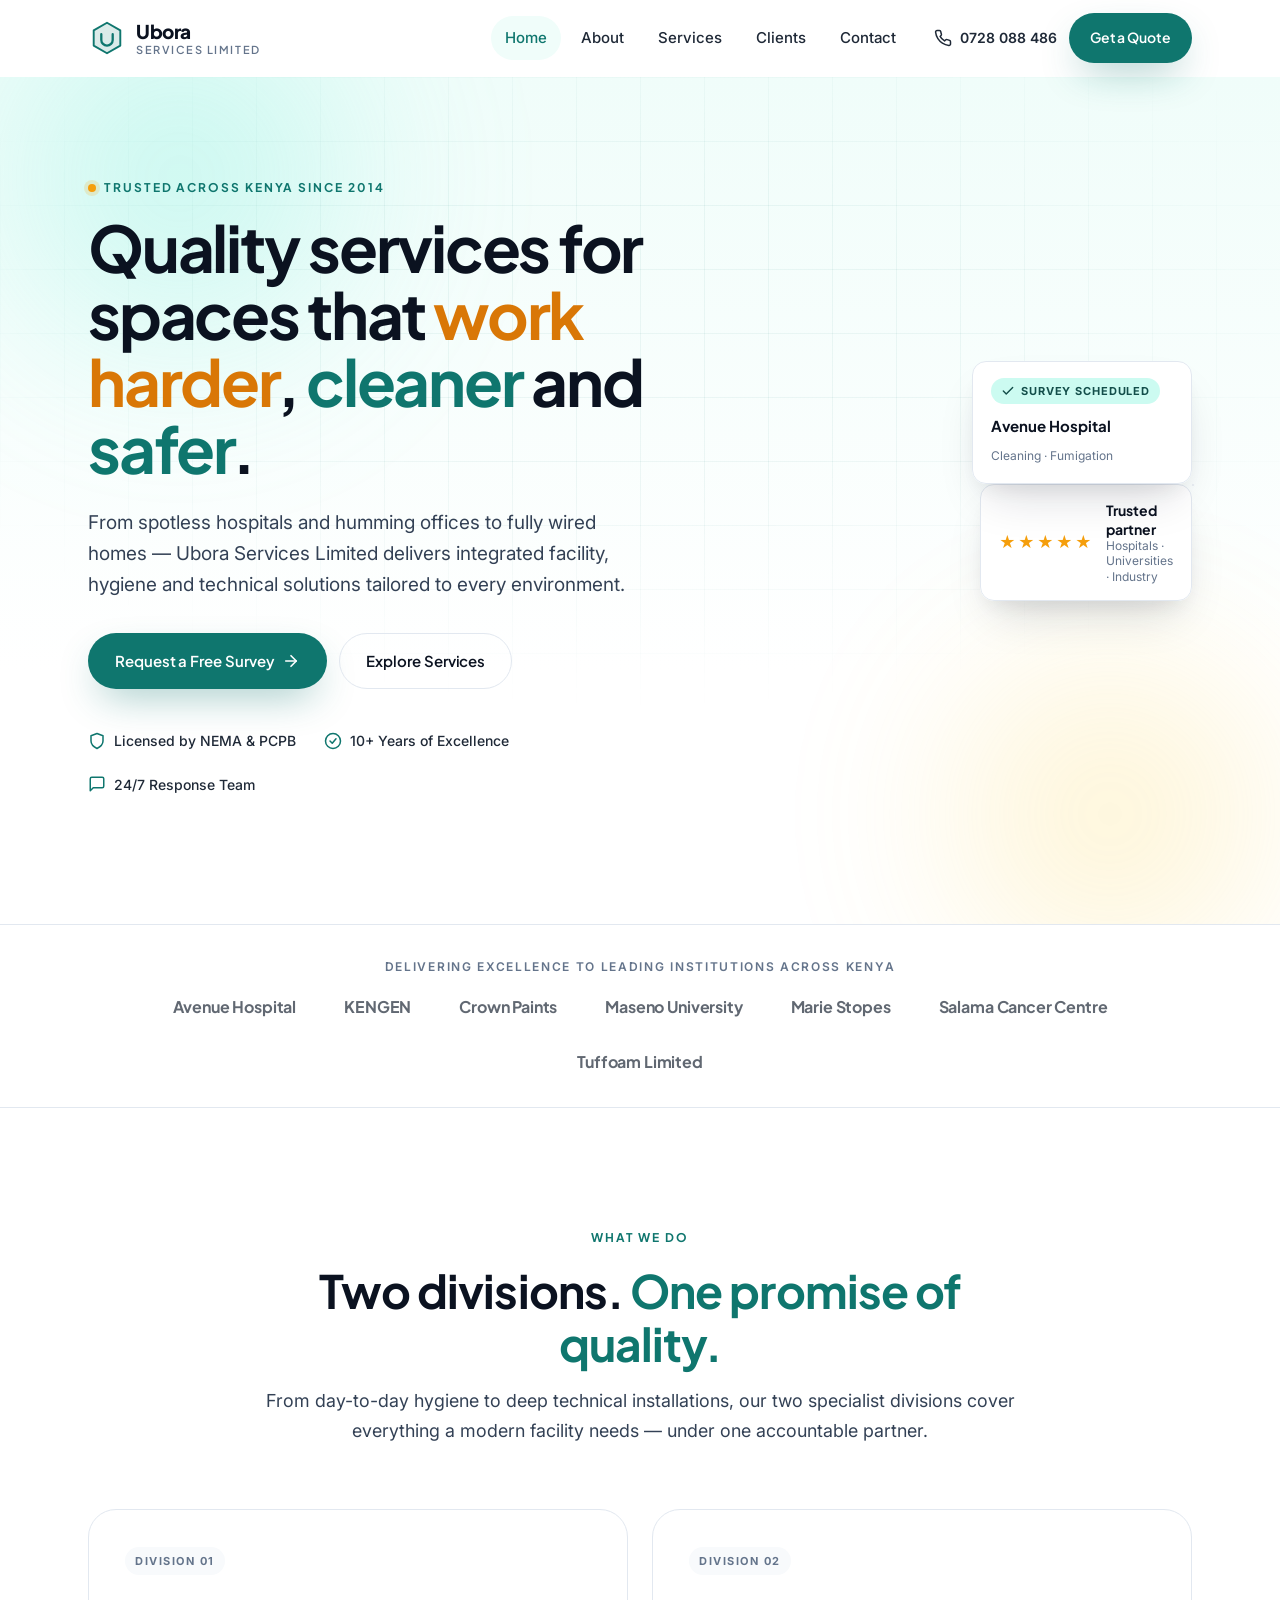
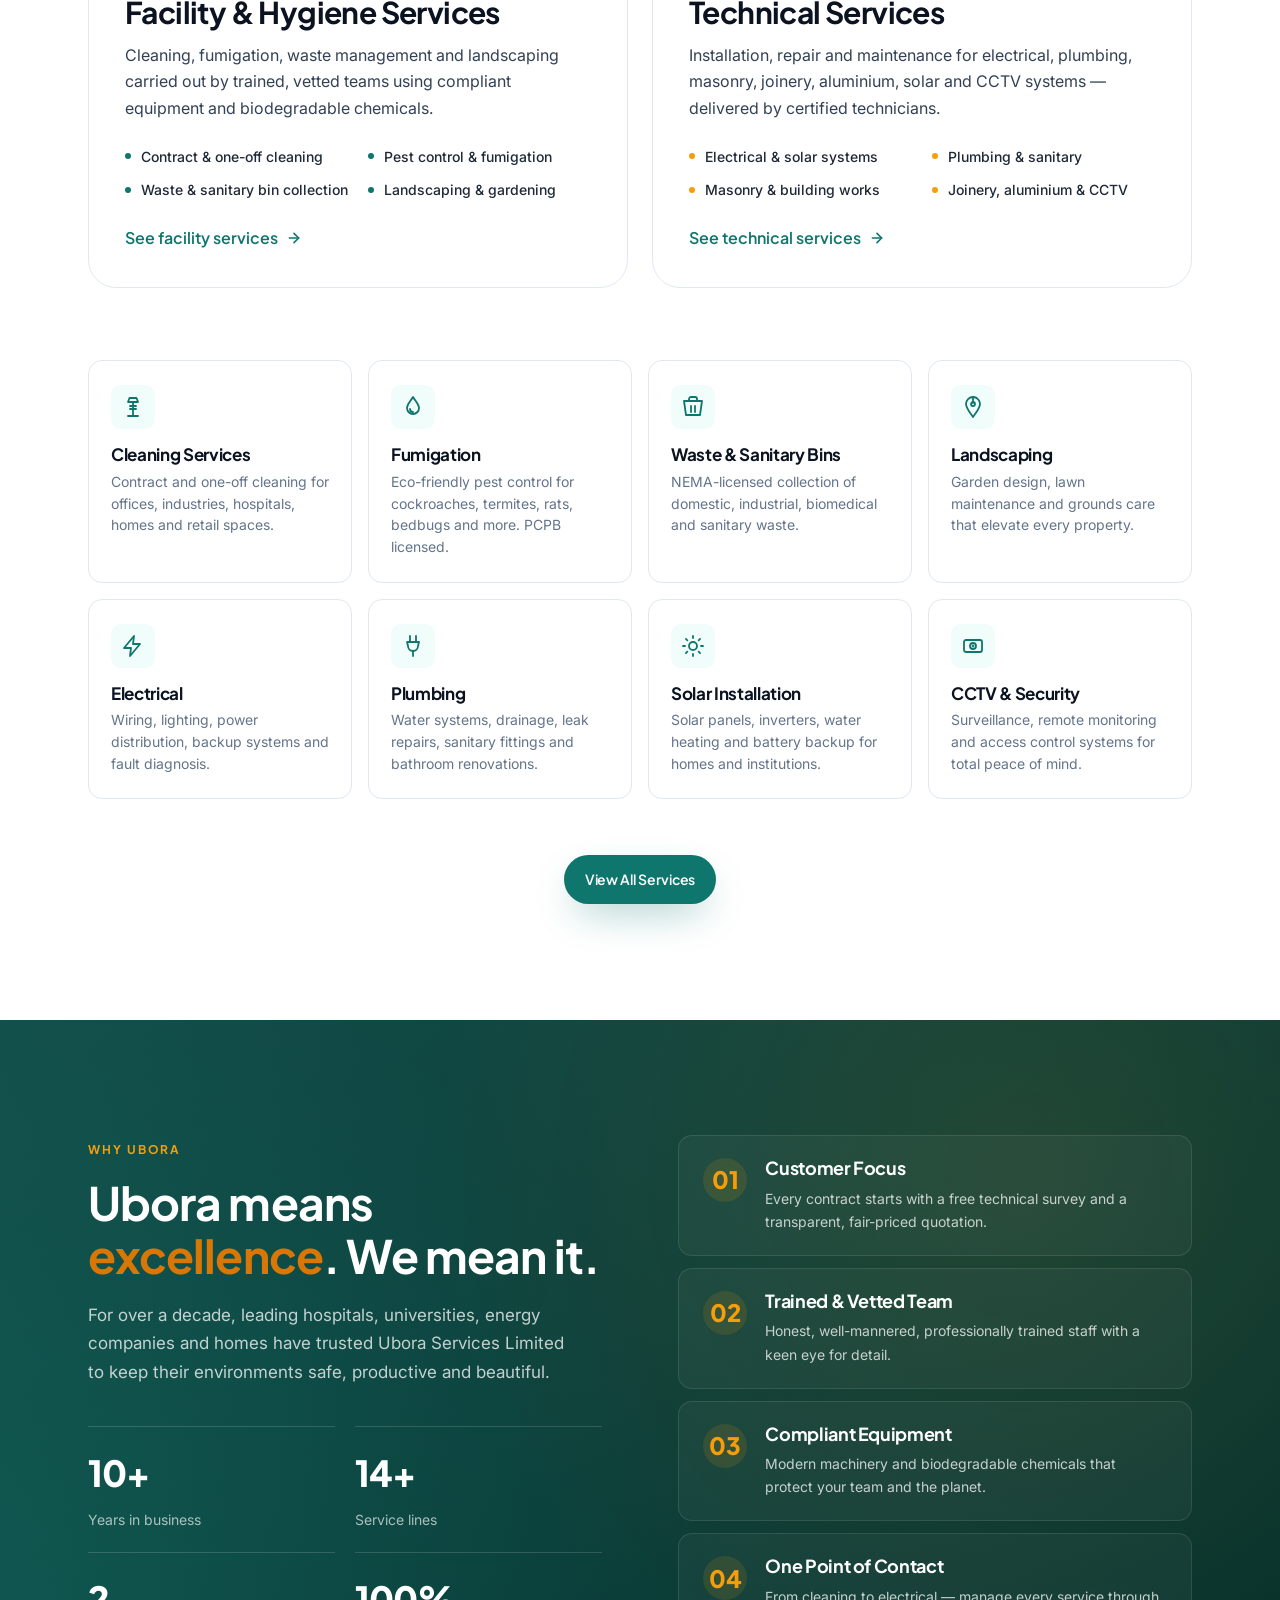
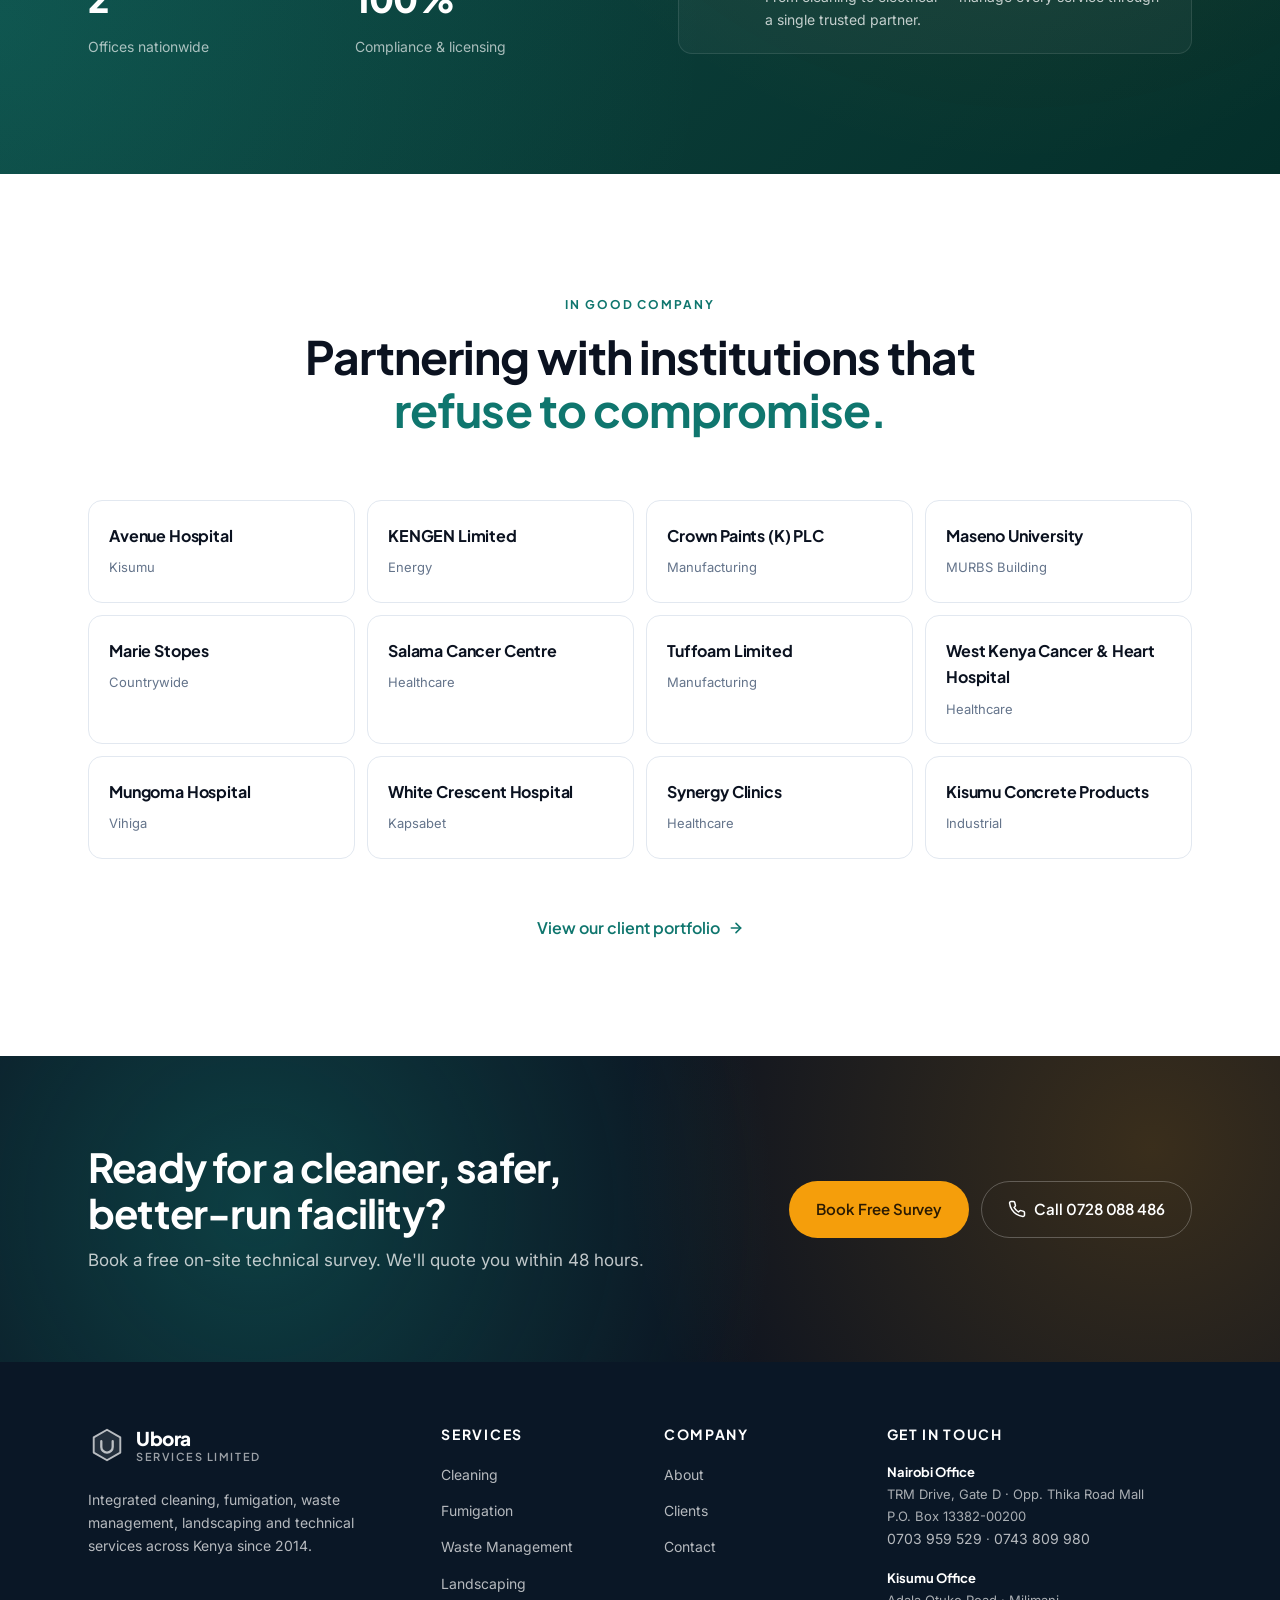
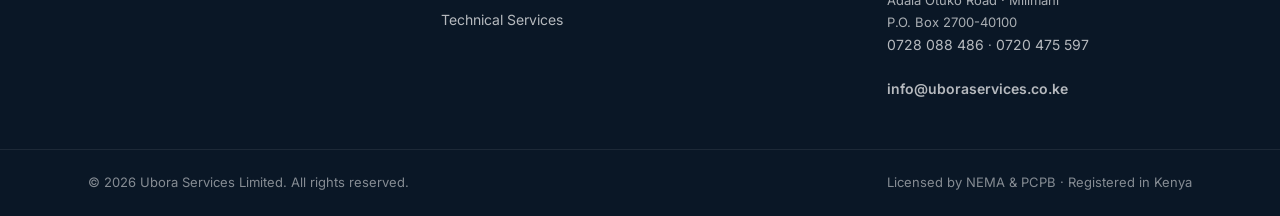
==== index.html @ 69bc7821 "Build marketing website for Ubora Services Limited Multi-page static site (home, about, services, cl" ====
<!DOCTYPE html>
<html lang="en">
<head>
    <meta charset="UTF-8">
    <meta name="viewport" content="width=device-width, initial-scale=1.0">
    <title>Ubora Services Limited — Quality Cleaning, Fumigation & Technical Services in Kenya</title>
    <meta name="description" content="Ubora Services Limited delivers integrated cleaning, fumigation, waste management, landscaping and technical services across Kenya since 2014. Trusted by hospitals, universities and leading institutions.">
    <meta name="theme-color" content="#0F766E">

    <link rel="preconnect" href="https://fonts.googleapis.com">
    <link rel="preconnect" href="https://fonts.gstatic.com" crossorigin>
    <link href="https://fonts.googleapis.com/css2?family=Inter:wght@400;500;600;700&family=Plus+Jakarta+Sans:wght@500;600;700;800&display=swap" rel="stylesheet">

    <link rel="stylesheet" href="css/styles.css">
    <link rel="icon" type="image/svg+xml" href="images/favicon.svg">
</head>
<body>
    <a href="#main" class="skip-link">Skip to content</a>

    <header class="site-header" id="siteHeader">
        <div class="container header-inner">
            <a href="index.html" class="brand" aria-label="Ubora Services Limited home">
                <span class="brand-mark" aria-hidden="true">
                    <svg viewBox="0 0 40 40" fill="none" xmlns="http://www.w3.org/2000/svg">
                        <path d="M20 4 L34 12 L34 28 L20 36 L6 28 L6 12 Z" fill="currentColor" opacity="0.15"/>
                        <path d="M20 4 L34 12 L34 28 L20 36 L6 28 L6 12 Z" stroke="currentColor" stroke-width="2" stroke-linejoin="round"/>
                        <path d="M14 16 V22 C14 25.3 16.7 28 20 28 C23.3 28 26 25.3 26 22 V16" stroke="currentColor" stroke-width="2.4" stroke-linecap="round" fill="none"/>
                    </svg>
                </span>
                <span class="brand-text">
                    <strong>Ubora</strong>
                    <em>Services Limited</em>
                </span>
            </a>

            <nav class="site-nav" id="siteNav" aria-label="Primary">
                <a href="index.html" class="active">Home</a>
                <a href="about.html">About</a>
                <a href="services.html">Services</a>
                <a href="clients.html">Clients</a>
                <a href="contact.html">Contact</a>
            </nav>

            <div class="header-actions">
                <a href="tel:+254728088486" class="header-phone" aria-label="Call Ubora Services">
                    <svg width="18" height="18" viewBox="0 0 24 24" fill="none" stroke="currentColor" stroke-width="2" stroke-linecap="round" stroke-linejoin="round" aria-hidden="true"><path d="M22 16.92v3a2 2 0 0 1-2.18 2 19.79 19.79 0 0 1-8.63-3.07 19.5 19.5 0 0 1-6-6 19.79 19.79 0 0 1-3.07-8.67A2 2 0 0 1 4.11 2h3a2 2 0 0 1 2 1.72c.13.96.36 1.9.7 2.81a2 2 0 0 1-.45 2.11L8.09 9.91a16 16 0 0 0 6 6l1.27-1.27a2 2 0 0 1 2.11-.45c.91.34 1.85.57 2.81.7A2 2 0 0 1 22 16.92z"/></svg>
                    <span>0728 088 486</span>
                </a>
                <a href="contact.html" class="btn btn-primary">Get a Quote</a>
                <button class="menu-toggle" id="menuToggle" aria-controls="siteNav" aria-expanded="false" aria-label="Open menu">
                    <span></span><span></span><span></span>
                </button>
            </div>
        </div>
    </header>

    <main id="main">
        <!-- HERO -->
        <section class="hero">
            <div class="hero-bg" aria-hidden="true">
                <div class="hero-blob blob-1"></div>
                <div class="hero-blob blob-2"></div>
                <div class="hero-grid"></div>
            </div>

            <div class="container hero-inner">
                <div class="hero-copy">
                    <span class="eyebrow"><span class="dot"></span> Trusted across Kenya since 2014</span>
                    <h1>
                        Quality services for spaces that <span class="text-accent">work harder</span>, <span class="text-primary">cleaner</span> and <span class="text-primary">safer</span>.
                    </h1>
                    <p class="lede">
                        From spotless hospitals and humming offices to fully wired homes — Ubora Services Limited delivers integrated facility, hygiene and technical solutions tailored to every environment.
                    </p>
                    <div class="hero-cta">
                        <a href="contact.html" class="btn btn-primary btn-lg">
                            Request a Free Survey
                            <svg width="18" height="18" viewBox="0 0 24 24" fill="none" stroke="currentColor" stroke-width="2.2" stroke-linecap="round" stroke-linejoin="round" aria-hidden="true"><line x1="5" y1="12" x2="19" y2="12"/><polyline points="12 5 19 12 12 19"/></svg>
                        </a>
                        <a href="services.html" class="btn btn-ghost btn-lg">Explore Services</a>
                    </div>

                    <ul class="hero-badges">
                        <li>
                            <svg viewBox="0 0 24 24" fill="none" stroke="currentColor" stroke-width="2" stroke-linecap="round" stroke-linejoin="round" aria-hidden="true"><path d="M12 22s8-4 8-10V5l-8-3-8 3v7c0 6 8 10 8 10z"/></svg>
                            Licensed by NEMA &amp; PCPB
                        </li>
                        <li>
                            <svg viewBox="0 0 24 24" fill="none" stroke="currentColor" stroke-width="2" stroke-linecap="round" stroke-linejoin="round" aria-hidden="true"><circle cx="12" cy="12" r="10"/><polyline points="8 12 11 15 16 9"/></svg>
                            10+ Years of Excellence
                        </li>
                        <li>
                            <svg viewBox="0 0 24 24" fill="none" stroke="currentColor" stroke-width="2" stroke-linecap="round" stroke-linejoin="round" aria-hidden="true"><path d="M21 15a2 2 0 0 1-2 2H7l-4 4V5a2 2 0 0 1 2-2h14a2 2 0 0 1 2 2z"/></svg>
                            24/7 Response Team
                        </li>
                    </ul>
                </div>

                <div class="hero-visual" aria-hidden="true">
                    <div class="hero-card hero-card--main">
                        <div class="hero-card-img">
                            <svg viewBox="0 0 200 200" xmlns="http://www.w3.org/2000/svg">
                                <defs>
                                    <linearGradient id="g1" x1="0" y1="0" x2="1" y2="1">
                                        <stop offset="0%" stop-color="#0F766E"/>
                                        <stop offset="100%" stop-color="#134E4A"/>
                                    </linearGradient>
                                </defs>
                                <rect width="200" height="200" fill="url(#g1)"/>
                                <g stroke="#fff" stroke-width="1.2" opacity="0.18">
                                    <path d="M30 50 H170"/><path d="M30 90 H170"/><path d="M30 130 H170"/><path d="M30 170 H170"/>
                                    <path d="M50 30 V170"/><path d="M90 30 V170"/><path d="M130 30 V170"/><path d="M170 30 V170"/>
                                </g>
                                <circle cx="140" cy="70" r="38" fill="#F59E0B" opacity="0.95"/>
                                <path d="M40 160 C70 130 100 150 130 120 S180 100 200 90" stroke="#fff" stroke-width="3" fill="none" opacity="0.7"/>
                            </svg>
                        </div>
                        <div class="hero-card-info">
                            <div class="hero-card-label">Active Contracts</div>
                            <div class="hero-card-value">120+</div>
                        </div>
                    </div>
                    <div class="hero-card hero-card--float hero-card--rating">
                        <div class="rating-stars" aria-hidden="true">★★★★★</div>
                        <div class="rating-text">
                            <strong>Trusted partner</strong>
                            <span>Hospitals · Universities · Industry</span>
                        </div>
                    </div>
                    <div class="hero-card hero-card--float hero-card--service">
                        <span class="service-pill">
                            <svg width="14" height="14" viewBox="0 0 24 24" fill="none" stroke="currentColor" stroke-width="2.4" stroke-linecap="round" stroke-linejoin="round" aria-hidden="true"><polyline points="20 6 9 17 4 12"/></svg>
                            Survey scheduled
                        </span>
                        <strong>Avenue Hospital</strong>
                        <span class="meta">Cleaning · Fumigation</span>
                    </div>
                </div>
            </div>
        </section>

        <!-- TRUST BAR -->
        <section class="trust-bar">
            <div class="container">
                <p class="trust-bar-label">Delivering excellence to leading institutions across Kenya</p>
                <ul class="trust-logos">
                    <li>Avenue Hospital</li>
                    <li>KENGEN</li>
                    <li>Crown Paints</li>
                    <li>Maseno University</li>
                    <li>Marie Stopes</li>
                    <li>Salama Cancer Centre</li>
                    <li>Tuffoam Limited</li>
                </ul>
            </div>
        </section>

        <!-- SERVICES OVERVIEW -->
        <section class="section" id="services">
            <div class="container">
                <header class="section-head">
                    <span class="eyebrow">What we do</span>
                    <h2>Two divisions. <span class="text-primary">One promise of quality.</span></h2>
                    <p>From day-to-day hygiene to deep technical installations, our two specialist divisions cover everything a modern facility needs — under one accountable partner.</p>
                </header>

                <div class="division-grid">
                    <article class="division-card">
                        <div class="division-tag">Division 01</div>
                        <h3>Facility &amp; Hygiene Services</h3>
                        <p>Cleaning, fumigation, waste management and landscaping carried out by trained, vetted teams using compliant equipment and biodegradable chemicals.</p>
                        <ul class="division-list">
                            <li><span class="bullet"></span> Contract &amp; one-off cleaning</li>
                            <li><span class="bullet"></span> Pest control &amp; fumigation</li>
                            <li><span class="bullet"></span> Waste &amp; sanitary bin collection</li>
                            <li><span class="bullet"></span> Landscaping &amp; gardening</li>
                        </ul>
                        <a href="services.html#facility" class="link-arrow">See facility services <svg width="16" height="16" viewBox="0 0 24 24" fill="none" stroke="currentColor" stroke-width="2.4" stroke-linecap="round" stroke-linejoin="round" aria-hidden="true"><line x1="5" y1="12" x2="19" y2="12"/><polyline points="12 5 19 12 12 19"/></svg></a>
                    </article>

                    <article class="division-card division-card--accent">
                        <div class="division-tag">Division 02</div>
                        <h3>Technical Services</h3>
                        <p>Installation, repair and maintenance for electrical, plumbing, masonry, joinery, aluminium, solar and CCTV systems — delivered by certified technicians.</p>
                        <ul class="division-list">
                            <li><span class="bullet"></span> Electrical &amp; solar systems</li>
                            <li><span class="bullet"></span> Plumbing &amp; sanitary</li>
                            <li><span class="bullet"></span> Masonry &amp; building works</li>
                            <li><span class="bullet"></span> Joinery, aluminium &amp; CCTV</li>
                        </ul>
                        <a href="services.html#technical" class="link-arrow">See technical services <svg width="16" height="16" viewBox="0 0 24 24" fill="none" stroke="currentColor" stroke-width="2.4" stroke-linecap="round" stroke-linejoin="round" aria-hidden="true"><line x1="5" y1="12" x2="19" y2="12"/><polyline points="12 5 19 12 12 19"/></svg></a>
                    </article>
                </div>

                <div class="service-grid">
                    <article class="service-card">
                        <div class="service-icon"><svg viewBox="0 0 24 24" fill="none" stroke="currentColor" stroke-width="1.8" stroke-linecap="round" stroke-linejoin="round"><path d="M7 21h10"/><path d="M12 21V7"/><path d="M7 7h10l-1.5-4h-7L7 7z"/><path d="M9 11h6"/><path d="M9 14h6"/></svg></div>
                        <h4>Cleaning Services</h4>
                        <p>Contract and one-off cleaning for offices, industries, hospitals, homes and retail spaces.</p>
                    </article>
                    <article class="service-card">
                        <div class="service-icon"><svg viewBox="0 0 24 24" fill="none" stroke="currentColor" stroke-width="1.8" stroke-linecap="round" stroke-linejoin="round"><path d="M12 2c-3 5-6 7-6 11a6 6 0 0 0 12 0c0-4-3-6-6-11z"/><path d="M9 14a3 3 0 0 0 3 3"/></svg></div>
                        <h4>Fumigation</h4>
                        <p>Eco-friendly pest control for cockroaches, termites, rats, bedbugs and more. PCPB licensed.</p>
                    </article>
                    <article class="service-card">
                        <div class="service-icon"><svg viewBox="0 0 24 24" fill="none" stroke="currentColor" stroke-width="1.8" stroke-linecap="round" stroke-linejoin="round"><path d="M3 6h18l-2 14H5L3 6z"/><path d="M8 6V4a2 2 0 0 1 2-2h4a2 2 0 0 1 2 2v2"/><path d="M10 11v6"/><path d="M14 11v6"/></svg></div>
                        <h4>Waste &amp; Sanitary Bins</h4>
                        <p>NEMA-licensed collection of domestic, industrial, biomedical and sanitary waste.</p>
                    </article>
                    <article class="service-card">
                        <div class="service-icon"><svg viewBox="0 0 24 24" fill="none" stroke="currentColor" stroke-width="1.8" stroke-linecap="round" stroke-linejoin="round"><path d="M12 2v6"/><path d="M12 22c-4-6-7-9-7-13a7 7 0 0 1 14 0c0 4-3 7-7 13z"/><circle cx="12" cy="9" r="2"/></svg></div>
                        <h4>Landscaping</h4>
                        <p>Garden design, lawn maintenance and grounds care that elevate every property.</p>
                    </article>
                    <article class="service-card">
                        <div class="service-icon"><svg viewBox="0 0 24 24" fill="none" stroke="currentColor" stroke-width="1.8" stroke-linecap="round" stroke-linejoin="round"><path d="M13 2L3 14h7l-1 8 10-12h-7l1-8z"/></svg></div>
                        <h4>Electrical</h4>
                        <p>Wiring, lighting, power distribution, backup systems and fault diagnosis.</p>
                    </article>
                    <article class="service-card">
                        <div class="service-icon"><svg viewBox="0 0 24 24" fill="none" stroke="currentColor" stroke-width="1.8" stroke-linecap="round" stroke-linejoin="round"><path d="M9 2v6"/><path d="M15 2v6"/><path d="M6 8h12l-1 4a5 5 0 0 1-10 0L6 8z"/><path d="M12 17v5"/></svg></div>
                        <h4>Plumbing</h4>
                        <p>Water systems, drainage, leak repairs, sanitary fittings and bathroom renovations.</p>
                    </article>
                    <article class="service-card">
                        <div class="service-icon"><svg viewBox="0 0 24 24" fill="none" stroke="currentColor" stroke-width="1.8" stroke-linecap="round" stroke-linejoin="round"><circle cx="12" cy="12" r="4"/><path d="M12 2v2"/><path d="M12 20v2"/><path d="M2 12h2"/><path d="M20 12h2"/><path d="M4.93 4.93l1.41 1.41"/><path d="M17.66 17.66l1.41 1.41"/><path d="M4.93 19.07l1.41-1.41"/><path d="M17.66 6.34l1.41-1.41"/></svg></div>
                        <h4>Solar Installation</h4>
                        <p>Solar panels, inverters, water heating and battery backup for homes and institutions.</p>
                    </article>
                    <article class="service-card">
                        <div class="service-icon"><svg viewBox="0 0 24 24" fill="none" stroke="currentColor" stroke-width="1.8" stroke-linecap="round" stroke-linejoin="round"><rect x="3" y="6" width="18" height="12" rx="2"/><circle cx="12" cy="12" r="3"/><circle cx="12" cy="12" r="0.5" fill="currentColor"/></svg></div>
                        <h4>CCTV &amp; Security</h4>
                        <p>Surveillance, remote monitoring and access control systems for total peace of mind.</p>
                    </article>
                </div>

                <div class="section-foot">
                    <a href="services.html" class="btn btn-primary">View All Services</a>
                </div>
            </div>
        </section>

        <!-- WHY US -->
        <section class="section section-dark" id="why">
            <div class="container">
                <div class="why-grid">
                    <div class="why-copy">
                        <span class="eyebrow eyebrow-light">Why Ubora</span>
                        <h2>Ubora means <span class="text-accent">excellence</span>. We mean it.</h2>
                        <p>For over a decade, leading hospitals, universities, energy companies and homes have trusted Ubora Services Limited to keep their environments safe, productive and beautiful.</p>
                        <div class="why-stats">
                            <div><strong>10+</strong><span>Years in business</span></div>
                            <div><strong>14+</strong><span>Service lines</span></div>
                            <div><strong>2</strong><span>Offices nationwide</span></div>
                            <div><strong>100%</strong><span>Compliance &amp; licensing</span></div>
                        </div>
                    </div>
                    <div class="why-list">
                        <article class="why-item">
                            <div class="why-num">01</div>
                            <h4>Customer Focus</h4>
                            <p>Every contract starts with a free technical survey and a transparent, fair-priced quotation.</p>
                        </article>
                        <article class="why-item">
                            <div class="why-num">02</div>
                            <h4>Trained &amp; Vetted Team</h4>
                            <p>Honest, well-mannered, professionally trained staff with a keen eye for detail.</p>
                        </article>
                        <article class="why-item">
                            <div class="why-num">03</div>
                            <h4>Compliant Equipment</h4>
                            <p>Modern machinery and biodegradable chemicals that protect your team and the planet.</p>
                        </article>
                        <article class="why-item">
                            <div class="why-num">04</div>
                            <h4>One Point of Contact</h4>
                            <p>From cleaning to electrical — manage every service through a single trusted partner.</p>
                        </article>
                    </div>
                </div>
            </div>
        </section>

        <!-- CLIENTS PREVIEW -->
        <section class="section">
            <div class="container">
                <header class="section-head">
                    <span class="eyebrow">In good company</span>
                    <h2>Partnering with institutions that <span class="text-primary">refuse to compromise.</span></h2>
                </header>
                <div class="clients-grid">
                    <div class="client-tile"><strong>Avenue Hospital</strong><span>Kisumu</span></div>
                    <div class="client-tile"><strong>KENGEN Limited</strong><span>Energy</span></div>
                    <div class="client-tile"><strong>Crown Paints (K) PLC</strong><span>Manufacturing</span></div>
                    <div class="client-tile"><strong>Maseno University</strong><span>MURBS Building</span></div>
                    <div class="client-tile"><strong>Marie Stopes</strong><span>Countrywide</span></div>
                    <div class="client-tile"><strong>Salama Cancer Centre</strong><span>Healthcare</span></div>
                    <div class="client-tile"><strong>Tuffoam Limited</strong><span>Manufacturing</span></div>
                    <div class="client-tile"><strong>West Kenya Cancer &amp; Heart Hospital</strong><span>Healthcare</span></div>
                    <div class="client-tile"><strong>Mungoma Hospital</strong><span>Vihiga</span></div>
                    <div class="client-tile"><strong>White Crescent Hospital</strong><span>Kapsabet</span></div>
                    <div class="client-tile"><strong>Synergy Clinics</strong><span>Healthcare</span></div>
                    <div class="client-tile"><strong>Kisumu Concrete Products</strong><span>Industrial</span></div>
                </div>
                <div class="section-foot">
                    <a href="clients.html" class="link-arrow">View our client portfolio <svg width="16" height="16" viewBox="0 0 24 24" fill="none" stroke="currentColor" stroke-width="2.4" stroke-linecap="round" stroke-linejoin="round" aria-hidden="true"><line x1="5" y1="12" x2="19" y2="12"/><polyline points="12 5 19 12 12 19"/></svg></a>
                </div>
            </div>
        </section>

        <!-- CTA -->
        <section class="cta-band">
            <div class="container cta-inner">
                <div>
                    <h2>Ready for a cleaner, safer, better-run facility?</h2>
                    <p>Book a free on-site technical survey. We'll quote you within 48 hours.</p>
                </div>
                <div class="cta-actions">
                    <a href="contact.html" class="btn btn-accent btn-lg">Book Free Survey</a>
                    <a href="tel:+254728088486" class="btn btn-ghost-light btn-lg">
                        <svg width="18" height="18" viewBox="0 0 24 24" fill="none" stroke="currentColor" stroke-width="2" stroke-linecap="round" stroke-linejoin="round" aria-hidden="true"><path d="M22 16.92v3a2 2 0 0 1-2.18 2 19.79 19.79 0 0 1-8.63-3.07 19.5 19.5 0 0 1-6-6 19.79 19.79 0 0 1-3.07-8.67A2 2 0 0 1 4.11 2h3a2 2 0 0 1 2 1.72c.13.96.36 1.9.7 2.81a2 2 0 0 1-.45 2.11L8.09 9.91a16 16 0 0 0 6 6l1.27-1.27a2 2 0 0 1 2.11-.45c.91.34 1.85.57 2.81.7A2 2 0 0 1 22 16.92z"/></svg>
                        Call 0728 088 486
                    </a>
                </div>
            </div>
        </section>
    </main>

    <footer class="site-footer">
        <div class="container footer-inner">
            <div class="footer-col footer-brand">
                <a href="index.html" class="brand brand--light">
                    <span class="brand-mark" aria-hidden="true">
                        <svg viewBox="0 0 40 40" fill="none" xmlns="http://www.w3.org/2000/svg">
                            <path d="M20 4 L34 12 L34 28 L20 36 L6 28 L6 12 Z" fill="currentColor" opacity="0.15"/>
                            <path d="M20 4 L34 12 L34 28 L20 36 L6 28 L6 12 Z" stroke="currentColor" stroke-width="2" stroke-linejoin="round"/>
                            <path d="M14 16 V22 C14 25.3 16.7 28 20 28 C23.3 28 26 25.3 26 22 V16" stroke="currentColor" stroke-width="2.4" stroke-linecap="round" fill="none"/>
                        </svg>
                    </span>
                    <span class="brand-text">
                        <strong>Ubora</strong>
                        <em>Services Limited</em>
                    </span>
                </a>
                <p>Integrated cleaning, fumigation, waste management, landscaping and technical services across Kenya since 2014.</p>
            </div>

            <div class="footer-col">
                <h5>Services</h5>
                <ul>
                    <li><a href="services.html#cleaning">Cleaning</a></li>
                    <li><a href="services.html#fumigation">Fumigation</a></li>
                    <li><a href="services.html#waste">Waste Management</a></li>
                    <li><a href="services.html#landscaping">Landscaping</a></li>
                    <li><a href="services.html#technical">Technical Services</a></li>
                </ul>
            </div>

            <div class="footer-col">
                <h5>Company</h5>
                <ul>
                    <li><a href="about.html">About</a></li>
                    <li><a href="clients.html">Clients</a></li>
                    <li><a href="contact.html">Contact</a></li>
                </ul>
            </div>

            <div class="footer-col">
                <h5>Get in touch</h5>
                <address>
                    <strong>Nairobi Office</strong><br>
                    TRM Drive, Gate D · Opp. Thika Road Mall<br>
                    P.O. Box 13382-00200<br>
                    <a href="tel:+254703959529">0703 959 529</a> · <a href="tel:+254743809980">0743 809 980</a>
                </address>
                <address>
                    <strong>Kisumu Office</strong><br>
                    Adala Otuko Road · Milimani<br>
                    P.O. Box 2700-40100<br>
                    <a href="tel:+254728088486">0728 088 486</a> · <a href="tel:+254720475597">0720 475 597</a>
                </address>
                <a href="mailto:info@uboraservices.co.ke" class="footer-mail">info@uboraservices.co.ke</a>
            </div>
        </div>
        <div class="footer-bottom">
            <div class="container">
                <p>&copy; <span id="year"></span> Ubora Services Limited. All rights reserved.</p>
                <p>Licensed by NEMA &amp; PCPB · Registered in Kenya</p>
            </div>
        </div>
    </footer>

    <script src="js/main.js"></script>
</body>
</html>
---- css/styles.css ----
/* =========================================================
   Ubora Services Limited — Design System
   ========================================================= */

:root {
    /* Brand */
    --primary:        #0F766E;
    --primary-dark:   #115E59;
    --primary-darker: #134E4A;
    --primary-soft:   #CCFBF1;
    --primary-tint:   #F0FDFA;

    --accent:         #F59E0B;
    --accent-dark:    #D97706;
    --accent-soft:    #FEF3C7;

    /* Neutrals */
    --ink:        #0B1220;
    --ink-soft:   #1F2937;
    --body:       #334155;
    --muted:      #64748B;
    --line:       #E2E8F0;
    --line-soft:  #F1F5F9;
    --surface:    #F8FAFC;
    --white:      #FFFFFF;

    /* Shadows */
    --shadow-xs: 0 1px 2px rgba(15,23,42,0.04);
    --shadow-sm: 0 2px 6px rgba(15,23,42,0.06), 0 1px 2px rgba(15,23,42,0.04);
    --shadow-md: 0 8px 24px -8px rgba(15,23,42,0.12), 0 4px 12px -4px rgba(15,23,42,0.06);
    --shadow-lg: 0 24px 48px -16px rgba(15,23,42,0.18), 0 12px 24px -8px rgba(15,23,42,0.08);
    --shadow-glow: 0 16px 40px -12px rgba(15,118,110,0.45);

    /* Radii */
    --r-xs: 6px;
    --r-sm: 10px;
    --r-md: 14px;
    --r-lg: 20px;
    --r-xl: 28px;
    --r-pill: 999px;

    /* Layout */
    --container: 1200px;
    --gutter: clamp(20px, 4vw, 48px);

    /* Type */
    --font-display: 'Plus Jakarta Sans', 'Inter', system-ui, sans-serif;
    --font-body: 'Inter', system-ui, sans-serif;

    /* Motion */
    --ease: cubic-bezier(.2, .8, .2, 1);
    --t-fast: 160ms;
    --t-mid: 280ms;
    --t-slow: 480ms;
}

/* =========================================================
   Base
   ========================================================= */
*,
*::before,
*::after { box-sizing: border-box; }

html {
    -webkit-text-size-adjust: 100%;
    scroll-behavior: smooth;
}

body {
    margin: 0;
    font-family: var(--font-body);
    font-size: 16px;
    line-height: 1.65;
    color: var(--body);
    background: var(--white);
    -webkit-font-smoothing: antialiased;
    -moz-osx-font-smoothing: grayscale;
}

img, svg { display: block; max-width: 100%; }

a {
    color: var(--primary);
    text-decoration: none;
    transition: color var(--t-fast) var(--ease);
}
a:hover { color: var(--primary-dark); }

h1, h2, h3, h4, h5, h6 {
    font-family: var(--font-display);
    color: var(--ink);
    margin: 0 0 .5em;
    line-height: 1.15;
    letter-spacing: -0.02em;
    font-weight: 700;
}

p { margin: 0 0 1em; }

.container {
    width: 100%;
    max-width: var(--container);
    margin: 0 auto;
    padding: 0 var(--gutter);
}

.skip-link {
    position: absolute;
    left: -10000px;
    top: 0;
    background: var(--ink);
    color: #fff;
    padding: 12px 16px;
    border-radius: 0 0 8px 0;
    z-index: 999;
}
.skip-link:focus { left: 0; }

.text-primary { color: var(--primary); }
.text-accent { color: var(--accent-dark); }

/* =========================================================
   Header
   ========================================================= */
.site-header {
    position: sticky;
    top: 0;
    z-index: 50;
    background: rgba(255,255,255,0.85);
    backdrop-filter: saturate(180%) blur(14px);
    -webkit-backdrop-filter: saturate(180%) blur(14px);
    border-bottom: 1px solid transparent;
    transition: border-color var(--t-mid) var(--ease), box-shadow var(--t-mid) var(--ease);
}
.site-header.is-scrolled {
    border-bottom-color: var(--line);
    box-shadow: var(--shadow-sm);
}

.header-inner {
    display: flex;
    align-items: center;
    gap: 24px;
    min-height: 76px;
    padding-top: 12px;
    padding-bottom: 12px;
}

.brand {
    display: inline-flex;
    align-items: center;
    gap: 10px;
    color: var(--primary);
    flex: 0 0 auto;
}
.brand-mark {
    width: 38px;
    height: 38px;
    display: inline-flex;
}
.brand-text {
    display: inline-flex;
    flex-direction: column;
    line-height: 1;
    font-family: var(--font-display);
}
.brand-text strong {
    font-size: 19px;
    color: var(--ink);
    letter-spacing: -0.02em;
    font-weight: 800;
}
.brand-text em {
    font-style: normal;
    font-size: 11px;
    color: var(--muted);
    letter-spacing: 0.14em;
    text-transform: uppercase;
    margin-top: 3px;
    font-weight: 600;
}
.brand--light .brand-text strong { color: #fff; }
.brand--light .brand-text em { color: rgba(255,255,255,0.6); }

.site-nav {
    display: flex;
    align-items: center;
    gap: 6px;
    margin-left: auto;
}
.site-nav a {
    color: var(--ink-soft);
    font-weight: 500;
    font-size: 15px;
    padding: 10px 14px;
    border-radius: var(--r-pill);
    transition: all var(--t-fast) var(--ease);
}
.site-nav a:hover {
    color: var(--primary);
    background: var(--primary-tint);
}
.site-nav a.active {
    color: var(--primary);
    background: var(--primary-tint);
}

.header-actions {
    display: flex;
    align-items: center;
    gap: 12px;
}
.header-phone {
    display: inline-flex;
    align-items: center;
    gap: 8px;
    color: var(--ink-soft);
    font-weight: 600;
    font-size: 14px;
}
.header-phone:hover { color: var(--primary); }

.menu-toggle {
    display: none;
    width: 42px;
    height: 42px;
    background: var(--surface);
    border: 1px solid var(--line);
    border-radius: var(--r-sm);
    cursor: pointer;
    padding: 10px;
    flex-direction: column;
    justify-content: space-between;
}
.menu-toggle span {
    display: block;
    width: 100%;
    height: 2px;
    background: var(--ink);
    border-radius: 2px;
    transition: all var(--t-fast) var(--ease);
}
.menu-toggle[aria-expanded="true"] span:nth-child(1) { transform: translateY(8px) rotate(45deg); }
.menu-toggle[aria-expanded="true"] span:nth-child(2) { opacity: 0; }
.menu-toggle[aria-expanded="true"] span:nth-child(3) { transform: translateY(-8px) rotate(-45deg); }

/* =========================================================
   Buttons
   ========================================================= */
.btn {
    display: inline-flex;
    align-items: center;
    justify-content: center;
    gap: 8px;
    padding: 12px 20px;
    border-radius: var(--r-pill);
    font-family: var(--font-display);
    font-weight: 600;
    font-size: 14px;
    letter-spacing: -0.005em;
    border: 1px solid transparent;
    cursor: pointer;
    transition: all var(--t-fast) var(--ease);
    text-decoration: none;
    white-space: nowrap;
}
.btn-lg { padding: 15px 26px; font-size: 15px; }
.btn-primary {
    background: var(--primary);
    color: #fff;
    box-shadow: var(--shadow-glow);
}
.btn-primary:hover {
    background: var(--primary-dark);
    color: #fff;
    transform: translateY(-1px);
    box-shadow: 0 20px 40px -12px rgba(15,118,110,0.5);
}
.btn-accent {
    background: var(--accent);
    color: #2A1A03;
}
.btn-accent:hover { background: var(--accent-dark); color: #2A1A03; transform: translateY(-1px); }
.btn-ghost {
    background: transparent;
    color: var(--ink);
    border-color: var(--line);
}
.btn-ghost:hover {
    background: var(--surface);
    color: var(--primary);
    border-color: var(--primary);
}
.btn-ghost-light {
    background: transparent;
    color: #fff;
    border-color: rgba(255,255,255,0.25);
}
.btn-ghost-light:hover {
    background: rgba(255,255,255,0.1);
    color: #fff;
    border-color: rgba(255,255,255,0.5);
}

/* =========================================================
   Eyebrow / pills
   ========================================================= */
.eyebrow {
    display: inline-flex;
    align-items: center;
    gap: 8px;
    font-family: var(--font-display);
    font-size: 12px;
    font-weight: 700;
    color: var(--primary);
    text-transform: uppercase;
    letter-spacing: 0.16em;
    margin-bottom: 16px;
}
.eyebrow .dot {
    width: 8px; height: 8px; border-radius: 50%;
    background: var(--accent);
    box-shadow: 0 0 0 4px rgba(245,158,11,0.18);
}
.eyebrow-light {
    color: var(--accent);
}

.link-arrow {
    display: inline-flex;
    align-items: center;
    gap: 8px;
    color: var(--primary);
    font-weight: 600;
    font-family: var(--font-display);
}
.link-arrow svg { transition: transform var(--t-fast) var(--ease); }
.link-arrow:hover svg { transform: translateX(3px); }

/* =========================================================
   Hero
   ========================================================= */
.hero {
    position: relative;
    overflow: hidden;
    padding: clamp(48px, 8vw, 96px) 0 clamp(64px, 10vw, 128px);
    background: linear-gradient(180deg, var(--primary-tint) 0%, #fff 70%);
}

.hero-bg {
    position: absolute;
    inset: 0;
    pointer-events: none;
    z-index: 0;
}
.hero-blob {
    position: absolute;
    border-radius: 50%;
    filter: blur(80px);
    opacity: 0.35;
}
.blob-1 {
    width: 520px; height: 520px;
    top: -160px; left: -80px;
    background: radial-gradient(circle, #5EEAD4 0%, transparent 70%);
}
.blob-2 {
    width: 460px; height: 460px;
    bottom: -120px; right: -60px;
    background: radial-gradient(circle, #FCD34D 0%, transparent 70%);
    opacity: 0.3;
}
.hero-grid {
    position: absolute;
    inset: 0;
    background-image:
        linear-gradient(rgba(15,118,110,0.06) 1px, transparent 1px),
        linear-gradient(90deg, rgba(15,118,110,0.06) 1px, transparent 1px);
    background-size: 64px 64px;
    mask-image: radial-gradient(ellipse 80% 60% at 50% 30%, #000 30%, transparent 75%);
    -webkit-mask-image: radial-gradient(ellipse 80% 60% at 50% 30%, #000 30%, transparent 75%);
}

.hero-inner {
    position: relative;
    z-index: 1;
    display: grid;
    grid-template-columns: 1.1fr .9fr;
    gap: clamp(32px, 5vw, 72px);
    align-items: center;
}

.hero-copy h1 {
    font-size: clamp(38px, 5.5vw, 64px);
    line-height: 1.05;
    letter-spacing: -0.035em;
    margin-bottom: 24px;
    color: var(--ink);
}
.lede {
    font-size: clamp(17px, 1.5vw, 19px);
    color: var(--body);
    max-width: 540px;
    margin-bottom: 32px;
}

.hero-cta {
    display: flex;
    flex-wrap: wrap;
    gap: 12px;
    margin-bottom: 40px;
}

.hero-badges {
    list-style: none;
    margin: 0; padding: 0;
    display: flex;
    flex-wrap: wrap;
    gap: 20px 28px;
}
.hero-badges li {
    display: inline-flex;
    align-items: center;
    gap: 8px;
    font-size: 14px;
    font-weight: 500;
    color: var(--ink-soft);
}
.hero-badges svg {
    width: 18px; height: 18px;
    color: var(--primary);
}

/* Hero visual */
.hero-visual {
    position: relative;
    aspect-ratio: 1 / 1;
    max-width: 480px;
    margin-left: auto;
}
.hero-card {
    position: absolute;
    background: #fff;
    border-radius: var(--r-lg);
    box-shadow: var(--shadow-lg);
    border: 1px solid var(--line);
    overflow: hidden;
}
.hero-card--main {
    inset: 5% 8% 18% 4%;
    border-radius: var(--r-xl);
    display: flex;
    flex-direction: column;
}
.hero-card-img {
    flex: 1;
    overflow: hidden;
    background: var(--primary-dark);
}
.hero-card-img svg { width: 100%; height: 100%; }
.hero-card-info {
    padding: 18px 22px;
    background: #fff;
    border-top: 1px solid var(--line);
}
.hero-card-label {
    font-size: 12px;
    color: var(--muted);
    text-transform: uppercase;
    letter-spacing: 0.12em;
    font-weight: 600;
    margin-bottom: 4px;
}
.hero-card-value {
    font-family: var(--font-display);
    font-size: 30px;
    font-weight: 800;
    color: var(--ink);
    letter-spacing: -0.03em;
}

.hero-card--float {
    padding: 16px 18px;
    backdrop-filter: blur(12px);
    background: rgba(255,255,255,0.95);
}
.hero-card--rating {
    top: 8%;
    right: -4%;
    display: flex;
    align-items: center;
    gap: 12px;
    border-radius: var(--r-md);
}
.rating-stars {
    color: var(--accent);
    font-size: 16px;
    letter-spacing: 2px;
}
.rating-text { display: flex; flex-direction: column; line-height: 1.3; }
.rating-text strong { color: var(--ink); font-size: 14px; font-family: var(--font-display); }
.rating-text span { color: var(--muted); font-size: 12px; }

.hero-card--service {
    bottom: 6%;
    right: -2%;
    width: 220px;
    border-radius: var(--r-md);
}
.service-pill {
    display: inline-flex;
    align-items: center;
    gap: 6px;
    background: var(--primary-soft);
    color: var(--primary-darker);
    font-size: 11px;
    font-weight: 700;
    padding: 4px 10px;
    border-radius: var(--r-pill);
    margin-bottom: 10px;
    text-transform: uppercase;
    letter-spacing: 0.08em;
}
.hero-card--service strong {
    display: block;
    font-family: var(--font-display);
    color: var(--ink);
    font-size: 15px;
    margin-bottom: 2px;
}
.hero-card--service .meta {
    font-size: 12px;
    color: var(--muted);
}

/* =========================================================
   Trust bar
   ========================================================= */
.trust-bar {
    border-top: 1px solid var(--line);
    border-bottom: 1px solid var(--line);
    padding: 32px 0;
    background: #fff;
}
.trust-bar-label {
    text-align: center;
    font-size: 12px;
    color: var(--muted);
    text-transform: uppercase;
    letter-spacing: 0.14em;
    margin-bottom: 18px;
    font-weight: 600;
}
.trust-logos {
    list-style: none;
    margin: 0; padding: 0;
    display: flex;
    flex-wrap: wrap;
    justify-content: center;
    align-items: center;
    gap: 28px 48px;
}
.trust-logos li {
    font-family: var(--font-display);
    font-weight: 700;
    color: var(--ink-soft);
    font-size: 16px;
    letter-spacing: -0.01em;
    opacity: 0.7;
    transition: opacity var(--t-fast) var(--ease);
}
.trust-logos li:hover { opacity: 1; color: var(--primary); }

/* =========================================================
   Sections
   ========================================================= */
.section {
    padding: clamp(64px, 9vw, 120px) 0;
}

.section-head {
    text-align: center;
    max-width: 760px;
    margin: 0 auto clamp(40px, 6vw, 64px);
}
.section-head .eyebrow { justify-content: center; }
.section-head h2 {
    font-size: clamp(30px, 4vw, 46px);
    margin-bottom: 16px;
}
.section-head p {
    font-size: clamp(16px, 1.4vw, 18px);
    color: var(--body);
}

.section-foot {
    text-align: center;
    margin-top: clamp(40px, 5vw, 56px);
}

/* Division cards */
.division-grid {
    display: grid;
    grid-template-columns: repeat(2, 1fr);
    gap: 24px;
    margin-bottom: clamp(48px, 6vw, 72px);
}
.division-card {
    background: var(--white);
    border: 1px solid var(--line);
    border-radius: var(--r-xl);
    padding: 36px;
    position: relative;
    overflow: hidden;
    transition: all var(--t-mid) var(--ease);
}
.division-card::after {
    content: '';
    position: absolute;
    inset: 0;
    background: radial-gradient(circle at 100% 0%, rgba(15,118,110,0.08) 0%, transparent 60%);
    pointer-events: none;
    opacity: 0;
    transition: opacity var(--t-mid) var(--ease);
}
.division-card:hover {
    border-color: var(--primary);
    transform: translateY(-4px);
    box-shadow: var(--shadow-md);
}
.division-card:hover::after { opacity: 1; }
.division-card--accent::after {
    background: radial-gradient(circle at 100% 0%, rgba(245,158,11,0.10) 0%, transparent 60%);
}
.division-card--accent:hover {
    border-color: var(--accent);
}

.division-tag {
    display: inline-flex;
    align-items: center;
    background: var(--surface);
    color: var(--muted);
    font-size: 11px;
    font-weight: 700;
    padding: 5px 10px;
    border-radius: var(--r-pill);
    text-transform: uppercase;
    letter-spacing: 0.14em;
    margin-bottom: 20px;
}
.division-card h3 {
    font-size: clamp(24px, 2.4vw, 30px);
    margin-bottom: 12px;
}
.division-list {
    list-style: none;
    margin: 24px 0;
    padding: 0;
    display: grid;
    grid-template-columns: 1fr 1fr;
    gap: 10px 20px;
}
.division-list li {
    display: flex;
    align-items: center;
    gap: 10px;
    color: var(--ink-soft);
    font-size: 14px;
    font-weight: 500;
}
.division-list .bullet {
    width: 6px;
    height: 6px;
    border-radius: 50%;
    background: var(--primary);
    flex-shrink: 0;
}
.division-card--accent .bullet { background: var(--accent); }

/* Service cards */
.service-grid {
    display: grid;
    grid-template-columns: repeat(4, 1fr);
    gap: 16px;
}
.service-card {
    background: var(--white);
    border: 1px solid var(--line);
    border-radius: var(--r-md);
    padding: 24px 22px;
    transition: all var(--t-mid) var(--ease);
    cursor: default;
}
.service-card:hover {
    border-color: var(--primary);
    transform: translateY(-3px);
    box-shadow: var(--shadow-md);
}
.service-icon {
    width: 44px;
    height: 44px;
    border-radius: var(--r-sm);
    background: var(--primary-tint);
    color: var(--primary);
    display: flex;
    align-items: center;
    justify-content: center;
    margin-bottom: 16px;
    transition: all var(--t-mid) var(--ease);
}
.service-icon svg { width: 24px; height: 24px; }
.service-card:hover .service-icon {
    background: var(--primary);
    color: #fff;
}
.service-card h4 {
    font-size: 17px;
    margin-bottom: 6px;
    color: var(--ink);
}
.service-card p {
    font-size: 14px;
    color: var(--muted);
    margin: 0;
    line-height: 1.55;
}

/* =========================================================
   Why us (dark section)
   ========================================================= */
.section-dark {
    background: linear-gradient(135deg, var(--primary-darker) 0%, #042F2A 100%);
    color: rgba(255,255,255,0.85);
    position: relative;
    overflow: hidden;
}
.section-dark::before {
    content: '';
    position: absolute;
    inset: 0;
    background-image:
        radial-gradient(circle at 80% 20%, rgba(245,158,11,0.10) 0%, transparent 50%),
        radial-gradient(circle at 0% 80%, rgba(20,184,166,0.15) 0%, transparent 50%);
    pointer-events: none;
}
.section-dark h2,
.section-dark h3,
.section-dark h4 { color: #fff; }
.section-dark p { color: rgba(255,255,255,0.75); }

.why-grid {
    display: grid;
    grid-template-columns: 1fr 1fr;
    gap: clamp(40px, 6vw, 80px);
    align-items: flex-start;
    position: relative;
    z-index: 1;
}
.why-copy h2 {
    font-size: clamp(30px, 4vw, 46px);
    margin-bottom: 20px;
}
.why-copy > p {
    font-size: 17px;
    max-width: 480px;
    margin-bottom: 40px;
}

.why-stats {
    display: grid;
    grid-template-columns: repeat(2, 1fr);
    gap: 20px;
}
.why-stats > div {
    border-top: 1px solid rgba(255,255,255,0.15);
    padding-top: 16px;
}
.why-stats strong {
    display: block;
    font-family: var(--font-display);
    font-size: 36px;
    font-weight: 800;
    color: #fff;
    letter-spacing: -0.03em;
    margin-bottom: 4px;
}
.why-stats span {
    font-size: 14px;
    color: rgba(255,255,255,0.65);
}

.why-list {
    display: grid;
    gap: 12px;
}
.why-item {
    background: rgba(255,255,255,0.04);
    border: 1px solid rgba(255,255,255,0.1);
    border-radius: var(--r-md);
    padding: 22px 24px;
    display: grid;
    grid-template-columns: auto 1fr;
    gap: 4px 18px;
    align-items: flex-start;
    transition: all var(--t-mid) var(--ease);
}
.why-item:hover {
    background: rgba(255,255,255,0.07);
    border-color: rgba(245,158,11,0.4);
    transform: translateX(4px);
}
.why-num {
    grid-row: span 2;
    font-family: var(--font-display);
    font-size: 24px;
    font-weight: 800;
    color: var(--accent);
    width: 44px;
    height: 44px;
    border-radius: 50%;
    background: rgba(245,158,11,0.12);
    display: flex;
    align-items: center;
    justify-content: center;
}
.why-item h4 { margin-bottom: 4px; font-size: 18px; }
.why-item p { font-size: 14px; margin: 0; }

/* =========================================================
   Clients grid
   ========================================================= */
.clients-grid {
    display: grid;
    grid-template-columns: repeat(4, 1fr);
    gap: 12px;
}
.client-tile {
    background: var(--white);
    border: 1px solid var(--line);
    border-radius: var(--r-md);
    padding: 22px 20px;
    transition: all var(--t-mid) var(--ease);
}
.client-tile:hover {
    border-color: var(--primary);
    transform: translateY(-3px);
    box-shadow: var(--shadow-sm);
}
.client-tile strong {
    display: block;
    font-family: var(--font-display);
    color: var(--ink);
    font-size: 16px;
    margin-bottom: 4px;
    letter-spacing: -0.01em;
}
.client-tile span {
    font-size: 13px;
    color: var(--muted);
}

/* =========================================================
   CTA band
   ========================================================= */
.cta-band {
    background: var(--ink);
    color: #fff;
    padding: clamp(48px, 7vw, 88px) 0;
    position: relative;
    overflow: hidden;
}
.cta-band::before {
    content: '';
    position: absolute;
    inset: 0;
    background:
        radial-gradient(circle at 20% 50%, rgba(15,118,110,0.45) 0%, transparent 50%),
        radial-gradient(circle at 90% 30%, rgba(245,158,11,0.20) 0%, transparent 45%);
}
.cta-inner {
    position: relative;
    display: grid;
    grid-template-columns: 1.4fr 1fr;
    gap: 40px;
    align-items: center;
}
.cta-band h2 {
    color: #fff;
    font-size: clamp(28px, 3.5vw, 40px);
    margin-bottom: 10px;
}
.cta-band p { color: rgba(255,255,255,0.75); margin: 0; font-size: 17px; }
.cta-actions {
    display: flex;
    flex-wrap: wrap;
    gap: 12px;
    justify-content: flex-end;
}

/* =========================================================
   Footer
   ========================================================= */
.site-footer {
    background: #0A1726;
    color: rgba(255,255,255,0.7);
    padding: 64px 0 0;
}
.footer-inner {
    display: grid;
    grid-template-columns: 1.4fr .8fr .8fr 1.4fr;
    gap: 48px;
}
.footer-col h5 {
    color: #fff;
    font-size: 14px;
    text-transform: uppercase;
    letter-spacing: 0.12em;
    margin-bottom: 18px;
    font-family: var(--font-display);
    font-weight: 700;
}
.footer-col ul {
    list-style: none;
    margin: 0; padding: 0;
}
.footer-col li { margin-bottom: 10px; }
.footer-col a {
    color: rgba(255,255,255,0.7);
    font-size: 14px;
}
.footer-col a:hover { color: #fff; }
.footer-brand p {
    font-size: 14px;
    max-width: 340px;
    margin-top: 16px;
}
.footer-col address {
    font-style: normal;
    font-size: 13px;
    line-height: 1.7;
    margin-bottom: 16px;
    color: rgba(255,255,255,0.65);
}
.footer-col address strong { color: #fff; font-family: var(--font-display); }
.footer-mail {
    display: inline-block;
    margin-top: 4px;
    color: var(--accent);
    font-weight: 600;
    font-size: 14px;
}
.footer-mail:hover { color: var(--accent); text-decoration: underline; }

.footer-bottom {
    border-top: 1px solid rgba(255,255,255,0.08);
    margin-top: 48px;
    padding: 22px 0;
}
.footer-bottom .container {
    display: flex;
    justify-content: space-between;
    flex-wrap: wrap;
    gap: 12px;
}
.footer-bottom p {
    margin: 0;
    font-size: 13px;
    color: rgba(255,255,255,0.5);
}

/* =========================================================
   Services page
   ========================================================= */
.page-hero {
    padding: 64px 0 48px;
    background: linear-gradient(180deg, var(--primary-tint) 0%, #fff 100%);
    position: relative;
    overflow: hidden;
}
.page-hero::before {
    content: '';
    position: absolute;
    inset: 0;
    background-image:
        linear-gradient(rgba(15,118,110,0.05) 1px, transparent 1px),
        linear-gradient(90deg, rgba(15,118,110,0.05) 1px, transparent 1px);
    background-size: 48px 48px;
    mask-image: radial-gradient(ellipse 60% 80% at 50% 30%, #000 30%, transparent 75%);
    -webkit-mask-image: radial-gradient(ellipse 60% 80% at 50% 30%, #000 30%, transparent 75%);
}
.page-hero-inner {
    position: relative;
    max-width: 760px;
    margin: 0 auto;
    text-align: center;
    padding: 48px 0;
}
.page-hero h1 {
    font-size: clamp(36px, 5vw, 56px);
    margin-bottom: 16px;
}
.page-hero p {
    font-size: clamp(17px, 1.5vw, 19px);
    color: var(--body);
}

.breadcrumbs {
    display: inline-flex;
    align-items: center;
    gap: 8px;
    color: var(--muted);
    font-size: 13px;
    margin-bottom: 20px;
}
.breadcrumbs a { color: var(--muted); }
.breadcrumbs a:hover { color: var(--primary); }
.breadcrumbs .sep { opacity: 0.5; }
.breadcrumbs .current { color: var(--ink); font-weight: 600; }

/* Service detail blocks */
.service-blocks {
    display: grid;
    gap: clamp(48px, 7vw, 88px);
}
.service-block {
    display: grid;
    grid-template-columns: 1fr 1fr;
    gap: clamp(32px, 5vw, 72px);
    align-items: center;
}
.service-block:nth-child(even) .service-block-media { order: 2; }
.service-block-copy h2 {
    font-size: clamp(28px, 3.4vw, 38px);
    margin-bottom: 16px;
}
.service-block-copy ul {
    list-style: none;
    margin: 20px 0 0;
    padding: 0;
    display: grid;
    grid-template-columns: 1fr 1fr;
    gap: 8px 24px;
}
.service-block-copy ul li {
    display: flex;
    align-items: flex-start;
    gap: 10px;
    font-size: 14px;
    color: var(--ink-soft);
    font-weight: 500;
}
.service-block-copy ul li svg {
    width: 18px; height: 18px;
    color: var(--primary);
    margin-top: 1px;
    flex-shrink: 0;
}
.service-block-media {
    aspect-ratio: 4 / 3;
    border-radius: var(--r-xl);
    overflow: hidden;
    background: var(--primary-tint);
    position: relative;
    box-shadow: var(--shadow-md);
}
.service-block-media svg {
    width: 100%; height: 100%;
}
.service-tag-list {
    display: flex;
    flex-wrap: wrap;
    gap: 8px;
    margin-bottom: 16px;
}
.service-tag {
    display: inline-flex;
    align-items: center;
    gap: 6px;
    background: var(--primary-tint);
    color: var(--primary-darker);
    font-size: 12px;
    font-weight: 700;
    padding: 5px 12px;
    border-radius: var(--r-pill);
    text-transform: uppercase;
    letter-spacing: 0.08em;
}

/* =========================================================
   About page
   ========================================================= */
.about-grid {
    display: grid;
    grid-template-columns: 1.2fr 1fr;
    gap: clamp(40px, 6vw, 80px);
    align-items: center;
}
.about-image {
    aspect-ratio: 4 / 5;
    border-radius: var(--r-xl);
    overflow: hidden;
    background: linear-gradient(135deg, var(--primary-dark), var(--primary-darker));
    position: relative;
    box-shadow: var(--shadow-lg);
}
.about-image svg { width: 100%; height: 100%; }

.values-grid {
    display: grid;
    grid-template-columns: repeat(2, 1fr);
    gap: 16px;
    margin-top: 48px;
}
.value-card {
    background: var(--white);
    border: 1px solid var(--line);
    border-radius: var(--r-md);
    padding: 24px;
    transition: all var(--t-mid) var(--ease);
}
.value-card:hover { border-color: var(--primary); box-shadow: var(--shadow-sm); }
.value-card .value-icon {
    width: 40px;
    height: 40px;
    border-radius: var(--r-sm);
    background: var(--primary-tint);
    color: var(--primary);
    display: flex;
    align-items: center;
    justify-content: center;
    margin-bottom: 14px;
}
.value-card h4 { font-size: 17px; margin-bottom: 6px; }
.value-card p { font-size: 14px; color: var(--muted); margin: 0; }

/* Mission / vision */
.mv-grid {
    display: grid;
    grid-template-columns: repeat(2, 1fr);
    gap: 16px;
}
.mv-card {
    background: linear-gradient(135deg, var(--primary-tint) 0%, #fff 100%);
    border: 1px solid var(--primary-soft);
    border-radius: var(--r-lg);
    padding: 32px;
    position: relative;
    overflow: hidden;
}
.mv-card .mv-icon {
    width: 48px;
    height: 48px;
    border-radius: var(--r-sm);
    background: var(--primary);
    color: #fff;
    display: flex;
    align-items: center;
    justify-content: center;
    margin-bottom: 18px;
}
.mv-card.mv-mission {
    background: linear-gradient(135deg, var(--accent-soft) 0%, #fff 100%);
    border-color: rgba(245,158,11,0.2);
}
.mv-card.mv-mission .mv-icon { background: var(--accent); color: #2A1A03; }
.mv-card h3 { font-size: 24px; margin-bottom: 12px; }
.mv-card p { color: var(--ink-soft); margin: 0; }

/* =========================================================
   Clients page
   ========================================================= */
.industry-filter {
    display: flex;
    flex-wrap: wrap;
    gap: 8px;
    justify-content: center;
    margin-bottom: 40px;
}
.industry-filter button {
    background: var(--white);
    border: 1px solid var(--line);
    color: var(--ink-soft);
    font-family: var(--font-display);
    font-size: 14px;
    font-weight: 600;
    padding: 9px 18px;
    border-radius: var(--r-pill);
    cursor: pointer;
    transition: all var(--t-fast) var(--ease);
}
.industry-filter button:hover { border-color: var(--primary); color: var(--primary); }
.industry-filter button.is-active {
    background: var(--primary);
    color: #fff;
    border-color: var(--primary);
}

.client-card {
    background: #fff;
    border: 1px solid var(--line);
    border-radius: var(--r-md);
    padding: 28px;
    transition: all var(--t-mid) var(--ease);
}
.client-card:hover { border-color: var(--primary); box-shadow: var(--shadow-md); transform: translateY(-3px); }
.client-card .client-mono {
    width: 48px;
    height: 48px;
    border-radius: var(--r-sm);
    background: var(--primary-tint);
    color: var(--primary);
    display: flex;
    align-items: center;
    justify-content: center;
    font-family: var(--font-display);
    font-weight: 800;
    font-size: 18px;
    letter-spacing: -0.02em;
    margin-bottom: 16px;
}
.client-card h4 {
    font-size: 17px;
    margin-bottom: 4px;
    color: var(--ink);
}
.client-card .client-meta {
    font-size: 13px;
    color: var(--muted);
    margin-bottom: 12px;
}
.client-card .client-services {
    display: flex;
    flex-wrap: wrap;
    gap: 6px;
}
.client-card .client-services span {
    font-size: 11px;
    color: var(--ink-soft);
    background: var(--surface);
    padding: 4px 10px;
    border-radius: var(--r-pill);
    font-weight: 500;
}

.client-deck {
    display: grid;
    grid-template-columns: repeat(3, 1fr);
    gap: 16px;
}

/* =========================================================
   Contact page
   ========================================================= */
.contact-grid {
    display: grid;
    grid-template-columns: 1fr 1.2fr;
    gap: clamp(32px, 5vw, 64px);
    align-items: flex-start;
}
.contact-info { display: grid; gap: 20px; }
.contact-card {
    background: #fff;
    border: 1px solid var(--line);
    border-radius: var(--r-lg);
    padding: 28px;
}
.contact-card h3 {
    display: flex;
    align-items: center;
    gap: 10px;
    font-size: 20px;
    margin-bottom: 16px;
}
.contact-card h3 .pin {
    width: 28px;
    height: 28px;
    border-radius: var(--r-xs);
    background: var(--primary-tint);
    color: var(--primary);
    display: inline-flex;
    align-items: center;
    justify-content: center;
}
.contact-meta {
    display: grid;
    gap: 10px;
    font-size: 14px;
    color: var(--ink-soft);
}
.contact-meta a { color: var(--ink-soft); font-weight: 500; }
.contact-meta a:hover { color: var(--primary); }
.contact-meta-row {
    display: flex;
    gap: 12px;
    align-items: flex-start;
}
.contact-meta-row svg {
    width: 18px; height: 18px;
    color: var(--primary);
    margin-top: 2px;
    flex-shrink: 0;
}

.contact-form {
    background: #fff;
    border: 1px solid var(--line);
    border-radius: var(--r-xl);
    padding: clamp(28px, 4vw, 44px);
    box-shadow: var(--shadow-sm);
}
.contact-form h2 { font-size: 28px; margin-bottom: 8px; }
.contact-form > p { color: var(--muted); margin-bottom: 28px; }
.form-row {
    display: grid;
    grid-template-columns: 1fr 1fr;
    gap: 16px;
}
.form-field { margin-bottom: 16px; }
.form-field label {
    display: block;
    font-family: var(--font-display);
    font-size: 13px;
    font-weight: 600;
    color: var(--ink);
    margin-bottom: 6px;
}
.form-field input,
.form-field select,
.form-field textarea {
    width: 100%;
    padding: 12px 14px;
    border: 1px solid var(--line);
    border-radius: var(--r-sm);
    background: var(--white);
    color: var(--ink);
    font-family: var(--font-body);
    font-size: 15px;
    transition: all var(--t-fast) var(--ease);
}
.form-field input:focus,
.form-field select:focus,
.form-field textarea:focus {
    outline: none;
    border-color: var(--primary);
    box-shadow: 0 0 0 4px rgba(15,118,110,0.12);
}
.form-field textarea { resize: vertical; min-height: 120px; }
.form-submit { width: 100%; }

.form-note {
    margin-top: 16px;
    font-size: 13px;
    color: var(--muted);
    text-align: center;
}

.form-success {
    display: none;
    background: var(--primary-tint);
    border: 1px solid var(--primary-soft);
    color: var(--primary-darker);
    padding: 18px;
    border-radius: var(--r-sm);
    margin-bottom: 16px;
    font-size: 14px;
    font-weight: 500;
}
.form-success.is-visible { display: block; }

/* =========================================================
   Animations
   ========================================================= */
.reveal {
    opacity: 0;
    transform: translateY(24px);
    transition: opacity .8s var(--ease), transform .8s var(--ease);
}
.reveal.is-visible {
    opacity: 1;
    transform: none;
}

@keyframes floaty {
    0%, 100% { transform: translateY(0); }
    50% { transform: translateY(-8px); }
}
.hero-card--rating { animation: floaty 6s var(--ease) infinite; }
.hero-card--service { animation: floaty 7s var(--ease) infinite 1s; }

@media (prefers-reduced-motion: reduce) {
    *, *::before, *::after {
        animation-duration: 0.01ms !important;
        transition-duration: 0.01ms !important;
    }
}

/* =========================================================
   Responsive
   ========================================================= */
@media (max-width: 1024px) {
    .hero-inner { grid-template-columns: 1fr; }
    .hero-visual { max-width: 420px; margin: 0 auto; aspect-ratio: 5 / 4; }
    .hero-card--rating { right: 2%; }
    .hero-card--service { right: 4%; }

    .division-grid { grid-template-columns: 1fr; }
    .service-grid { grid-template-columns: repeat(2, 1fr); }
    .clients-grid { grid-template-columns: repeat(3, 1fr); }
    .why-grid { grid-template-columns: 1fr; }
    .footer-inner { grid-template-columns: repeat(2, 1fr); gap: 36px; }
    .cta-inner { grid-template-columns: 1fr; }
    .cta-actions { justify-content: flex-start; }
    .about-grid,
    .contact-grid,
    .service-block { grid-template-columns: 1fr; }
    .service-block:nth-child(even) .service-block-media { order: 0; }
    .client-deck { grid-template-columns: repeat(2, 1fr); }
}

@media (max-width: 760px) {
    .site-nav {
        position: fixed;
        inset: 76px 0 auto 0;
        flex-direction: column;
        align-items: stretch;
        background: #fff;
        gap: 0;
        padding: 16px;
        border-bottom: 1px solid var(--line);
        box-shadow: var(--shadow-md);
        transform: translateY(-100%);
        opacity: 0;
        pointer-events: none;
        transition: all var(--t-mid) var(--ease);
        margin: 0;
    }
    .site-nav.is-open {
        transform: translateY(0);
        opacity: 1;
        pointer-events: auto;
    }
    .site-nav a {
        padding: 14px 16px;
        border-radius: var(--r-sm);
        font-size: 16px;
        text-align: left;
    }
    .header-phone { display: none; }
    .menu-toggle { display: flex; }
    .header-actions .btn { display: none; }

    .division-list,
    .service-block-copy ul,
    .form-row,
    .mv-grid,
    .values-grid { grid-template-columns: 1fr; }

    .service-grid { grid-template-columns: 1fr; }
    .clients-grid { grid-template-columns: repeat(2, 1fr); }
    .client-deck { grid-template-columns: 1fr; }
    .why-stats { grid-template-columns: 1fr 1fr; }

    .hero-copy h1 { font-size: 36px; }
    .hero-card--rating { right: 0; top: 4%; }
    .hero-card--service { right: 0; bottom: 0; width: 200px; }

    .footer-inner { grid-template-columns: 1fr; gap: 32px; }
    .footer-bottom .container { flex-direction: column; text-align: center; }
}

@media (max-width: 480px) {
    .clients-grid { grid-template-columns: 1fr; }
    .brand-text em { display: none; }
}
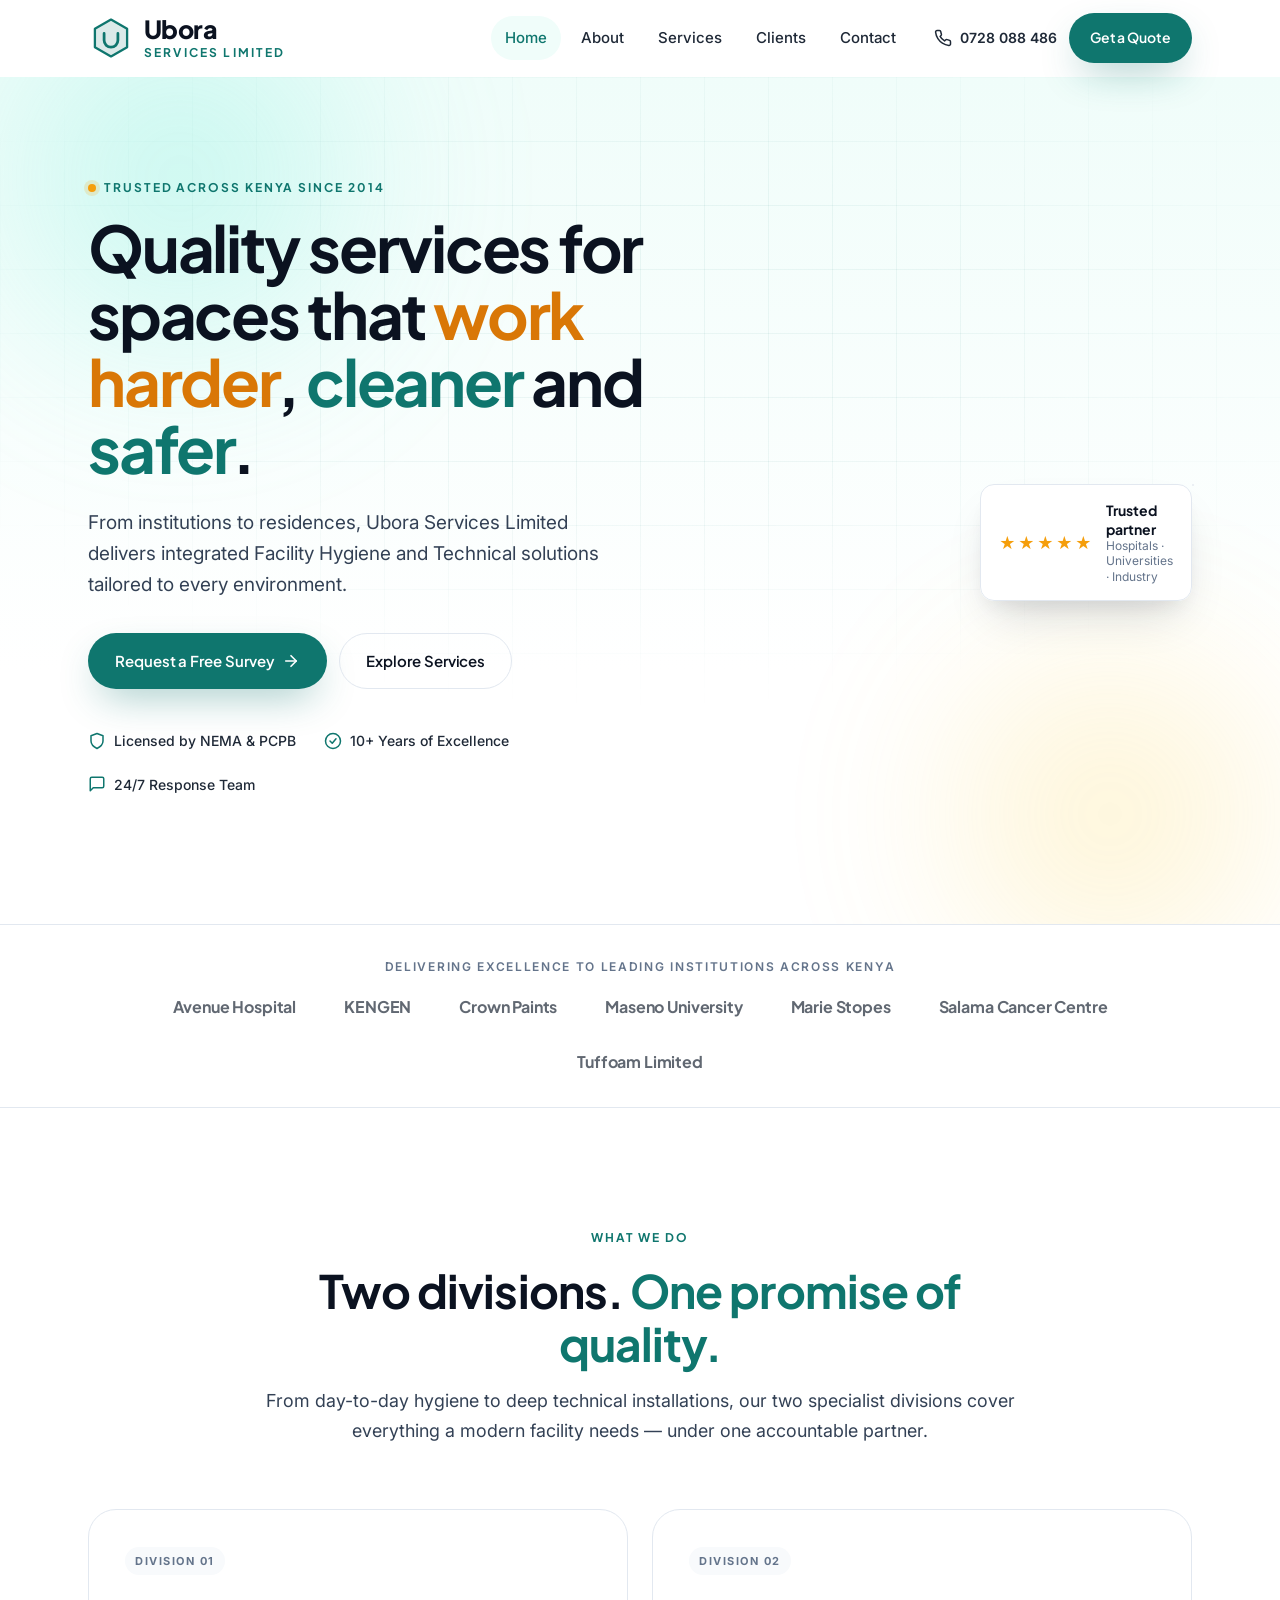
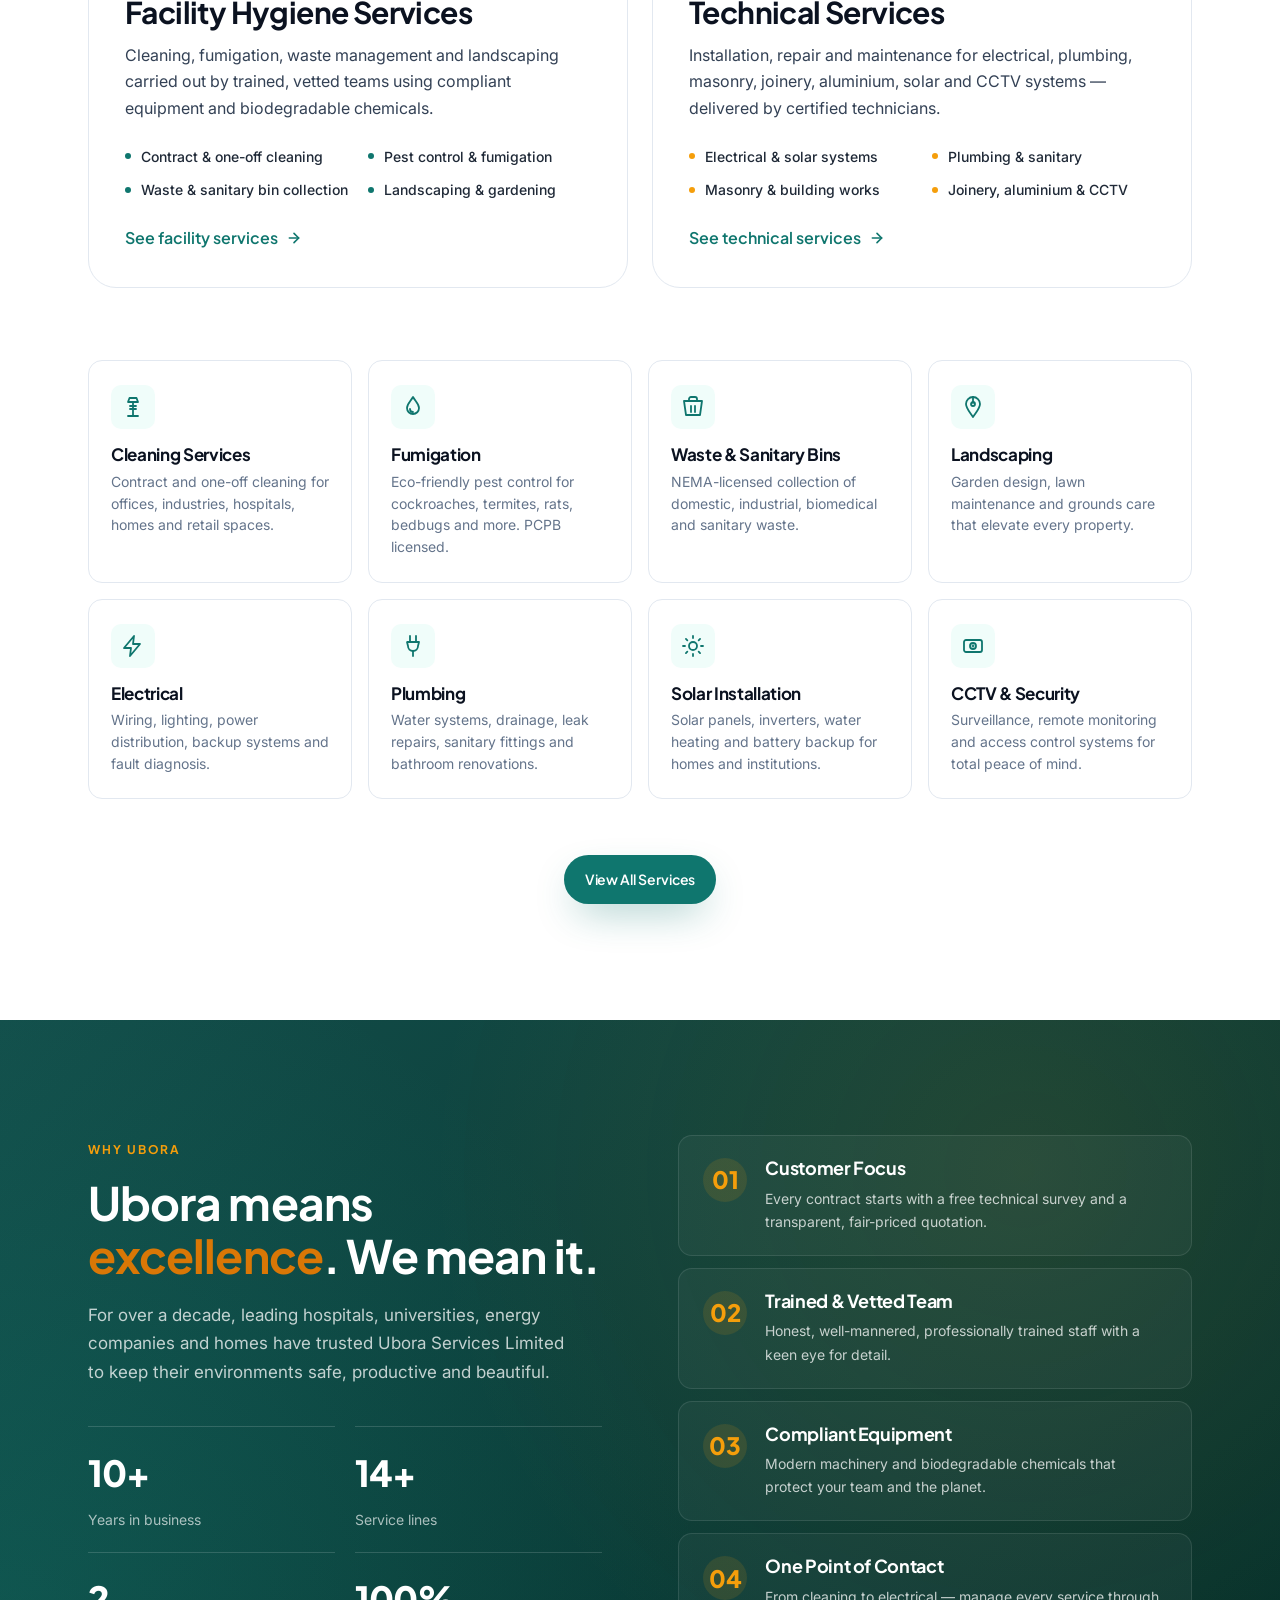
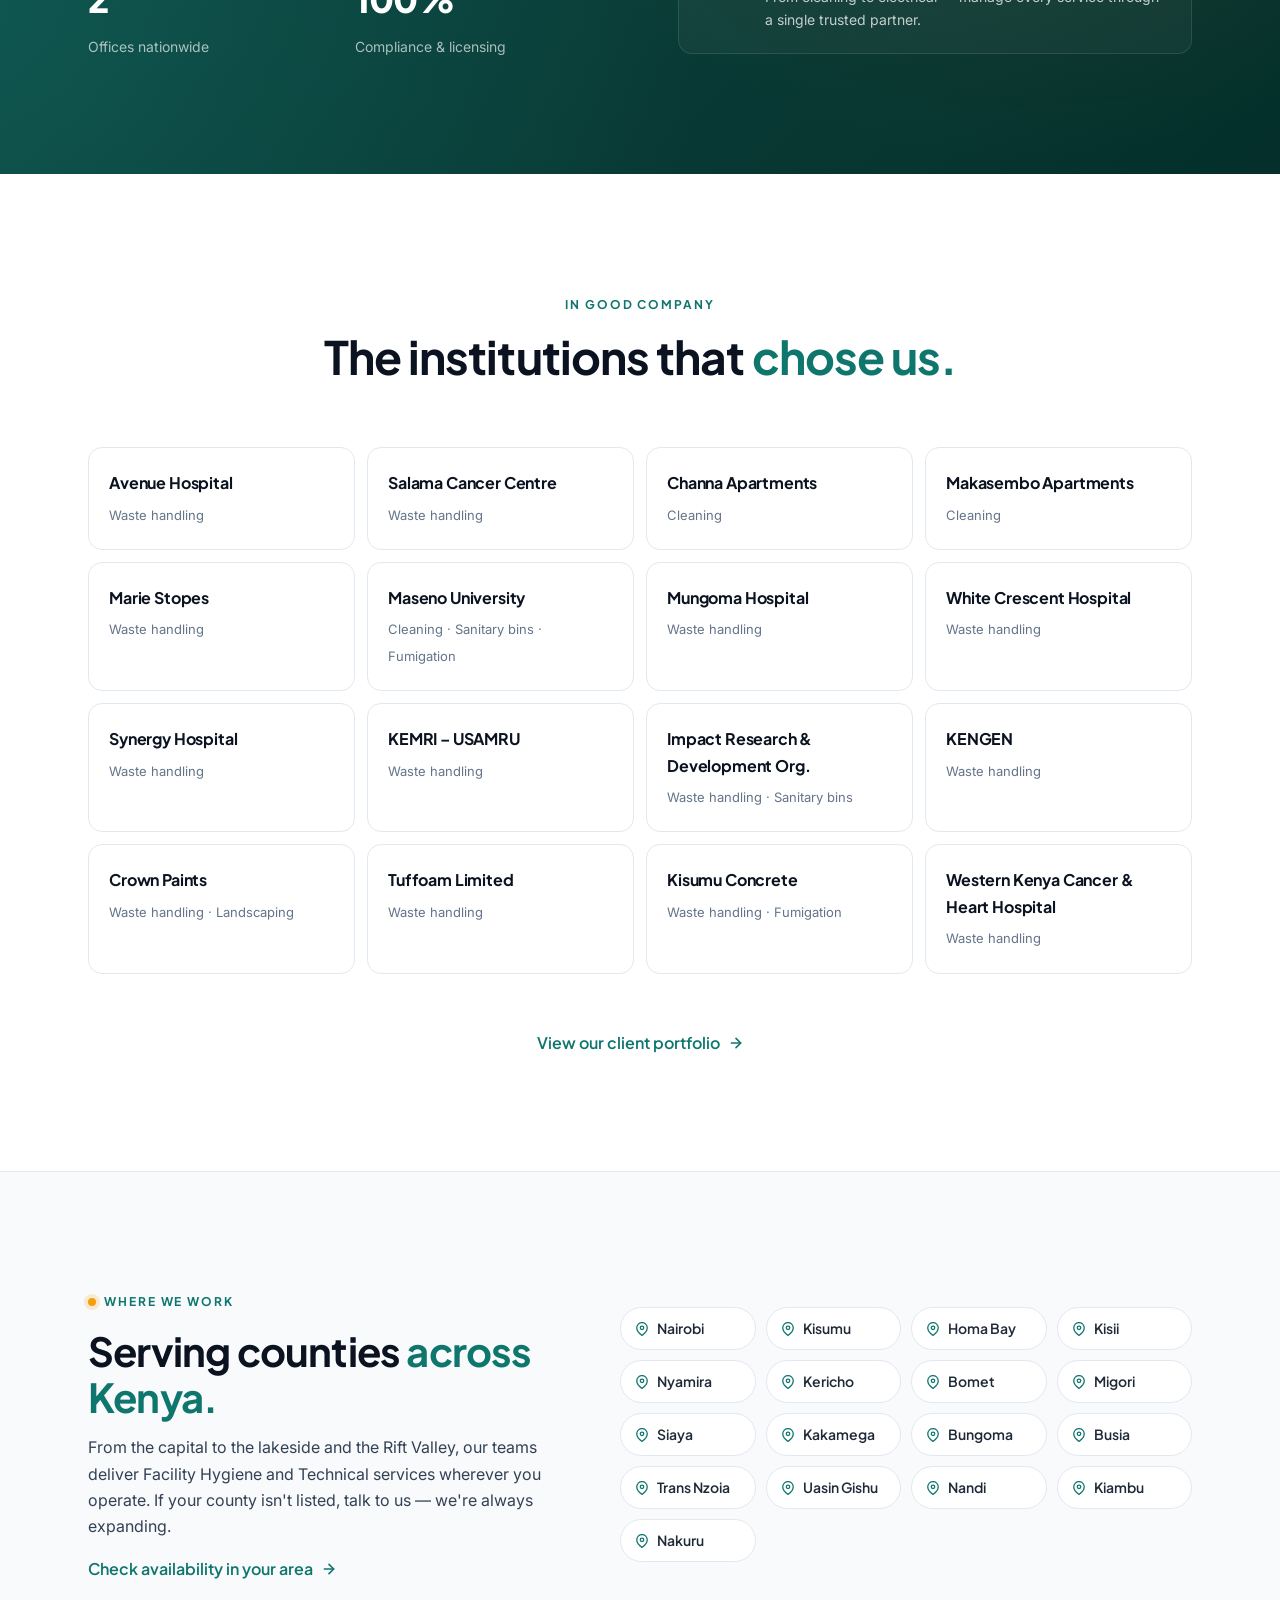
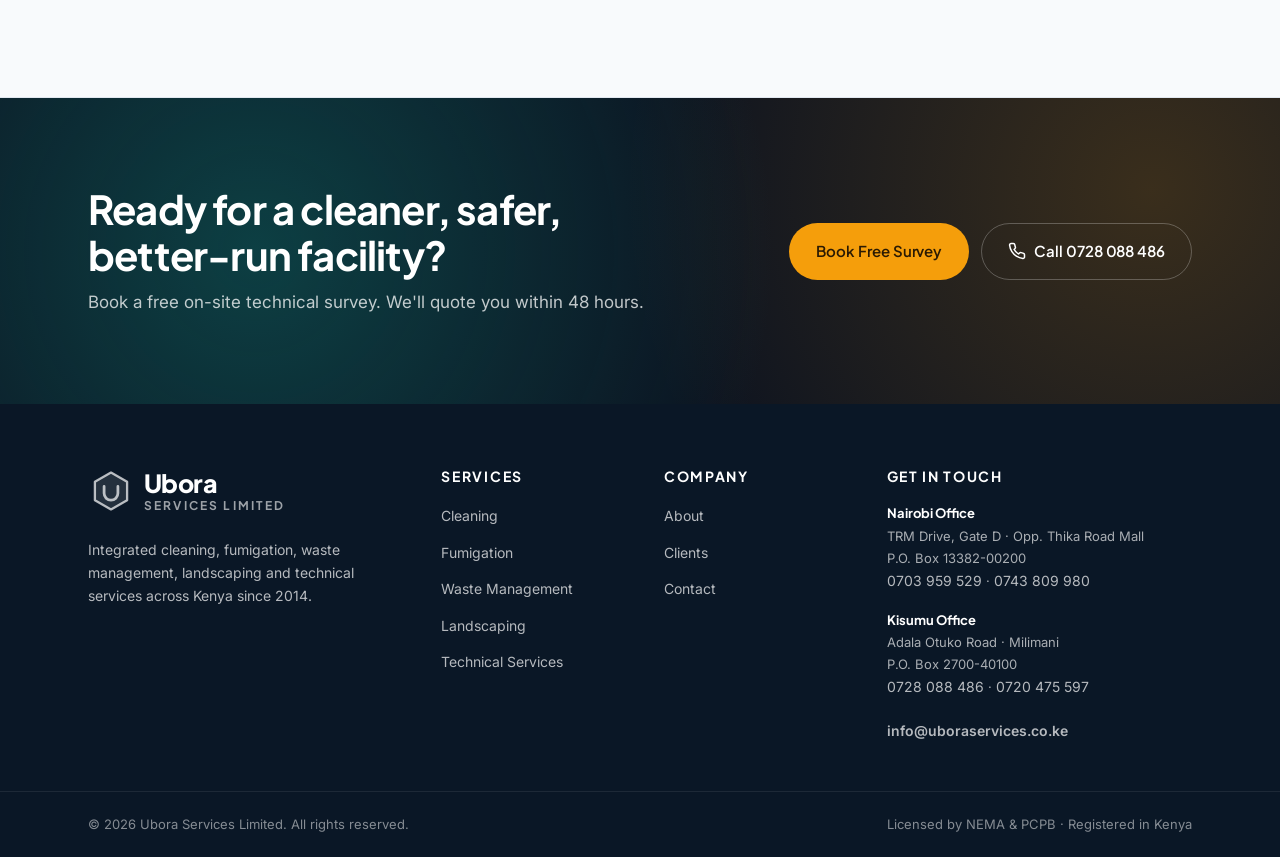
==== commit 8f7d1e6c: "Apply client feedback + harden mobile responsiveness Content updates per review: - Enlarge UBORA SER" ====
--- a/index.html
+++ b/index.html
@@ -70,7 +70,7 @@
                         Quality services for spaces that <span class="text-accent">work harder</span>, <span class="text-primary">cleaner</span> and <span class="text-primary">safer</span>.
                     </h1>
                     <p class="lede">
-                        From spotless hospitals and humming offices to fully wired homes — Ubora Services Limited delivers integrated facility, hygiene and technical solutions tailored to every environment.
+                        From institutions to residences, Ubora Services Limited delivers integrated Facility Hygiene and Technical solutions tailored to every environment.
                     </p>
                     <div class="hero-cta">
                         <a href="contact.html" class="btn btn-primary btn-lg">
@@ -99,21 +99,7 @@
                 <div class="hero-visual" aria-hidden="true">
                     <div class="hero-card hero-card--main">
                         <div class="hero-card-img">
-                            <svg viewBox="0 0 200 200" xmlns="http://www.w3.org/2000/svg">
-                                <defs>
-                                    <linearGradient id="g1" x1="0" y1="0" x2="1" y2="1">
-                                        <stop offset="0%" stop-color="#0F766E"/>
-                                        <stop offset="100%" stop-color="#134E4A"/>
-                                    </linearGradient>
-                                </defs>
-                                <rect width="200" height="200" fill="url(#g1)"/>
-                                <g stroke="#fff" stroke-width="1.2" opacity="0.18">
-                                    <path d="M30 50 H170"/><path d="M30 90 H170"/><path d="M30 130 H170"/><path d="M30 170 H170"/>
-                                    <path d="M50 30 V170"/><path d="M90 30 V170"/><path d="M130 30 V170"/><path d="M170 30 V170"/>
-                                </g>
-                                <circle cx="140" cy="70" r="38" fill="#F59E0B" opacity="0.95"/>
-                                <path d="M40 160 C70 130 100 150 130 120 S180 100 200 90" stroke="#fff" stroke-width="3" fill="none" opacity="0.7"/>
-                            </svg>
+                            <img src="images/photos/team.svg" alt="">
                         </div>
                         <div class="hero-card-info">
                             <div class="hero-card-label">Active Contracts</div>
@@ -126,14 +112,6 @@
                             <strong>Trusted partner</strong>
                             <span>Hospitals · Universities · Industry</span>
                         </div>
-                    </div>
-                    <div class="hero-card hero-card--float hero-card--service">
-                        <span class="service-pill">
-                            <svg width="14" height="14" viewBox="0 0 24 24" fill="none" stroke="currentColor" stroke-width="2.4" stroke-linecap="round" stroke-linejoin="round" aria-hidden="true"><polyline points="20 6 9 17 4 12"/></svg>
-                            Survey scheduled
-                        </span>
-                        <strong>Avenue Hospital</strong>
-                        <span class="meta">Cleaning · Fumigation</span>
                     </div>
                 </div>
             </div>
@@ -167,7 +145,7 @@
                 <div class="division-grid">
                     <article class="division-card">
                         <div class="division-tag">Division 01</div>
-                        <h3>Facility &amp; Hygiene Services</h3>
+                        <h3>Facility Hygiene Services</h3>
                         <p>Cleaning, fumigation, waste management and landscaping carried out by trained, vetted teams using compliant equipment and biodegradable chemicals.</p>
                         <ul class="division-list">
                             <li><span class="bullet"></span> Contract &amp; one-off cleaning</li>
@@ -287,24 +265,61 @@
             <div class="container">
                 <header class="section-head">
                     <span class="eyebrow">In good company</span>
-                    <h2>Partnering with institutions that <span class="text-primary">refuse to compromise.</span></h2>
+                    <h2>The institutions that <span class="text-primary">chose us.</span></h2>
                 </header>
                 <div class="clients-grid">
-                    <div class="client-tile"><strong>Avenue Hospital</strong><span>Kisumu</span></div>
-                    <div class="client-tile"><strong>KENGEN Limited</strong><span>Energy</span></div>
-                    <div class="client-tile"><strong>Crown Paints (K) PLC</strong><span>Manufacturing</span></div>
-                    <div class="client-tile"><strong>Maseno University</strong><span>MURBS Building</span></div>
-                    <div class="client-tile"><strong>Marie Stopes</strong><span>Countrywide</span></div>
-                    <div class="client-tile"><strong>Salama Cancer Centre</strong><span>Healthcare</span></div>
-                    <div class="client-tile"><strong>Tuffoam Limited</strong><span>Manufacturing</span></div>
-                    <div class="client-tile"><strong>West Kenya Cancer &amp; Heart Hospital</strong><span>Healthcare</span></div>
-                    <div class="client-tile"><strong>Mungoma Hospital</strong><span>Vihiga</span></div>
-                    <div class="client-tile"><strong>White Crescent Hospital</strong><span>Kapsabet</span></div>
-                    <div class="client-tile"><strong>Synergy Clinics</strong><span>Healthcare</span></div>
-                    <div class="client-tile"><strong>Kisumu Concrete Products</strong><span>Industrial</span></div>
+                    <div class="client-tile"><strong>Avenue Hospital</strong><span>Waste handling</span></div>
+                    <div class="client-tile"><strong>Salama Cancer Centre</strong><span>Waste handling</span></div>
+                    <div class="client-tile"><strong>Channa Apartments</strong><span>Cleaning</span></div>
+                    <div class="client-tile"><strong>Makasembo Apartments</strong><span>Cleaning</span></div>
+                    <div class="client-tile"><strong>Marie Stopes</strong><span>Waste handling</span></div>
+                    <div class="client-tile"><strong>Maseno University</strong><span>Cleaning · Sanitary bins · Fumigation</span></div>
+                    <div class="client-tile"><strong>Mungoma Hospital</strong><span>Waste handling</span></div>
+                    <div class="client-tile"><strong>White Crescent Hospital</strong><span>Waste handling</span></div>
+                    <div class="client-tile"><strong>Synergy Hospital</strong><span>Waste handling</span></div>
+                    <div class="client-tile"><strong>KEMRI – USAMRU</strong><span>Waste handling</span></div>
+                    <div class="client-tile"><strong>Impact Research &amp; Development Org.</strong><span>Waste handling · Sanitary bins</span></div>
+                    <div class="client-tile"><strong>KENGEN</strong><span>Waste handling</span></div>
+                    <div class="client-tile"><strong>Crown Paints</strong><span>Waste handling · Landscaping</span></div>
+                    <div class="client-tile"><strong>Tuffoam Limited</strong><span>Waste handling</span></div>
+                    <div class="client-tile"><strong>Kisumu Concrete</strong><span>Waste handling · Fumigation</span></div>
+                    <div class="client-tile"><strong>Western Kenya Cancer &amp; Heart Hospital</strong><span>Waste handling</span></div>
                 </div>
                 <div class="section-foot">
                     <a href="clients.html" class="link-arrow">View our client portfolio <svg width="16" height="16" viewBox="0 0 24 24" fill="none" stroke="currentColor" stroke-width="2.4" stroke-linecap="round" stroke-linejoin="round" aria-hidden="true"><line x1="5" y1="12" x2="19" y2="12"/><polyline points="12 5 19 12 12 19"/></svg></a>
+                </div>
+            </div>
+        </section>
+
+        <!-- COVERAGE / GEOGRAPHY -->
+        <section class="section coverage">
+            <div class="container">
+                <div class="coverage-inner">
+                    <div class="coverage-copy">
+                        <span class="eyebrow"><span class="dot"></span> Where we work</span>
+                        <h2>Serving counties <span class="text-primary">across Kenya.</span></h2>
+                        <p>From the capital to the lakeside and the Rift Valley, our teams deliver Facility Hygiene and Technical services wherever you operate. If your county isn't listed, talk to us — we're always expanding.</p>
+                        <a href="contact.html" class="link-arrow">Check availability in your area <svg width="16" height="16" viewBox="0 0 24 24" fill="none" stroke="currentColor" stroke-width="2.4" stroke-linecap="round" stroke-linejoin="round" aria-hidden="true"><line x1="5" y1="12" x2="19" y2="12"/><polyline points="12 5 19 12 12 19"/></svg></a>
+                    </div>
+                    <div class="county-grid">
+                        <span class="county-chip"><svg viewBox="0 0 24 24" fill="none" stroke="currentColor" stroke-width="2.2" stroke-linecap="round" stroke-linejoin="round"><path d="M21 10c0 7-9 13-9 13s-9-6-9-13a9 9 0 0 1 18 0z"/><circle cx="12" cy="10" r="3"/></svg>Nairobi</span>
+                        <span class="county-chip"><svg viewBox="0 0 24 24" fill="none" stroke="currentColor" stroke-width="2.2" stroke-linecap="round" stroke-linejoin="round"><path d="M21 10c0 7-9 13-9 13s-9-6-9-13a9 9 0 0 1 18 0z"/><circle cx="12" cy="10" r="3"/></svg>Kisumu</span>
+                        <span class="county-chip"><svg viewBox="0 0 24 24" fill="none" stroke="currentColor" stroke-width="2.2" stroke-linecap="round" stroke-linejoin="round"><path d="M21 10c0 7-9 13-9 13s-9-6-9-13a9 9 0 0 1 18 0z"/><circle cx="12" cy="10" r="3"/></svg>Homa Bay</span>
+                        <span class="county-chip"><svg viewBox="0 0 24 24" fill="none" stroke="currentColor" stroke-width="2.2" stroke-linecap="round" stroke-linejoin="round"><path d="M21 10c0 7-9 13-9 13s-9-6-9-13a9 9 0 0 1 18 0z"/><circle cx="12" cy="10" r="3"/></svg>Kisii</span>
+                        <span class="county-chip"><svg viewBox="0 0 24 24" fill="none" stroke="currentColor" stroke-width="2.2" stroke-linecap="round" stroke-linejoin="round"><path d="M21 10c0 7-9 13-9 13s-9-6-9-13a9 9 0 0 1 18 0z"/><circle cx="12" cy="10" r="3"/></svg>Nyamira</span>
+                        <span class="county-chip"><svg viewBox="0 0 24 24" fill="none" stroke="currentColor" stroke-width="2.2" stroke-linecap="round" stroke-linejoin="round"><path d="M21 10c0 7-9 13-9 13s-9-6-9-13a9 9 0 0 1 18 0z"/><circle cx="12" cy="10" r="3"/></svg>Kericho</span>
+                        <span class="county-chip"><svg viewBox="0 0 24 24" fill="none" stroke="currentColor" stroke-width="2.2" stroke-linecap="round" stroke-linejoin="round"><path d="M21 10c0 7-9 13-9 13s-9-6-9-13a9 9 0 0 1 18 0z"/><circle cx="12" cy="10" r="3"/></svg>Bomet</span>
+                        <span class="county-chip"><svg viewBox="0 0 24 24" fill="none" stroke="currentColor" stroke-width="2.2" stroke-linecap="round" stroke-linejoin="round"><path d="M21 10c0 7-9 13-9 13s-9-6-9-13a9 9 0 0 1 18 0z"/><circle cx="12" cy="10" r="3"/></svg>Migori</span>
+                        <span class="county-chip"><svg viewBox="0 0 24 24" fill="none" stroke="currentColor" stroke-width="2.2" stroke-linecap="round" stroke-linejoin="round"><path d="M21 10c0 7-9 13-9 13s-9-6-9-13a9 9 0 0 1 18 0z"/><circle cx="12" cy="10" r="3"/></svg>Siaya</span>
+                        <span class="county-chip"><svg viewBox="0 0 24 24" fill="none" stroke="currentColor" stroke-width="2.2" stroke-linecap="round" stroke-linejoin="round"><path d="M21 10c0 7-9 13-9 13s-9-6-9-13a9 9 0 0 1 18 0z"/><circle cx="12" cy="10" r="3"/></svg>Kakamega</span>
+                        <span class="county-chip"><svg viewBox="0 0 24 24" fill="none" stroke="currentColor" stroke-width="2.2" stroke-linecap="round" stroke-linejoin="round"><path d="M21 10c0 7-9 13-9 13s-9-6-9-13a9 9 0 0 1 18 0z"/><circle cx="12" cy="10" r="3"/></svg>Bungoma</span>
+                        <span class="county-chip"><svg viewBox="0 0 24 24" fill="none" stroke="currentColor" stroke-width="2.2" stroke-linecap="round" stroke-linejoin="round"><path d="M21 10c0 7-9 13-9 13s-9-6-9-13a9 9 0 0 1 18 0z"/><circle cx="12" cy="10" r="3"/></svg>Busia</span>
+                        <span class="county-chip"><svg viewBox="0 0 24 24" fill="none" stroke="currentColor" stroke-width="2.2" stroke-linecap="round" stroke-linejoin="round"><path d="M21 10c0 7-9 13-9 13s-9-6-9-13a9 9 0 0 1 18 0z"/><circle cx="12" cy="10" r="3"/></svg>Trans Nzoia</span>
+                        <span class="county-chip"><svg viewBox="0 0 24 24" fill="none" stroke="currentColor" stroke-width="2.2" stroke-linecap="round" stroke-linejoin="round"><path d="M21 10c0 7-9 13-9 13s-9-6-9-13a9 9 0 0 1 18 0z"/><circle cx="12" cy="10" r="3"/></svg>Uasin Gishu</span>
+                        <span class="county-chip"><svg viewBox="0 0 24 24" fill="none" stroke="currentColor" stroke-width="2.2" stroke-linecap="round" stroke-linejoin="round"><path d="M21 10c0 7-9 13-9 13s-9-6-9-13a9 9 0 0 1 18 0z"/><circle cx="12" cy="10" r="3"/></svg>Nandi</span>
+                        <span class="county-chip"><svg viewBox="0 0 24 24" fill="none" stroke="currentColor" stroke-width="2.2" stroke-linecap="round" stroke-linejoin="round"><path d="M21 10c0 7-9 13-9 13s-9-6-9-13a9 9 0 0 1 18 0z"/><circle cx="12" cy="10" r="3"/></svg>Kiambu</span>
+                        <span class="county-chip"><svg viewBox="0 0 24 24" fill="none" stroke="currentColor" stroke-width="2.2" stroke-linecap="round" stroke-linejoin="round"><path d="M21 10c0 7-9 13-9 13s-9-6-9-13a9 9 0 0 1 18 0z"/><circle cx="12" cy="10" r="3"/></svg>Nakuru</span>
+                    </div>
                 </div>
             </div>
         </section>
--- a/css/styles.css
+++ b/css/styles.css
@@ -64,6 +64,7 @@
 html {
     -webkit-text-size-adjust: 100%;
     scroll-behavior: smooth;
+    overflow-x: hidden;
 }
 
 body {
@@ -75,6 +76,8 @@
     background: var(--white);
     -webkit-font-smoothing: antialiased;
     -moz-osx-font-smoothing: grayscale;
+    overflow-x: hidden;
+    min-width: 320px;
 }
 
 img, svg { display: block; max-width: 100%; }
@@ -154,8 +157,8 @@
     flex: 0 0 auto;
 }
 .brand-mark {
-    width: 38px;
-    height: 38px;
+    width: 46px;
+    height: 46px;
     display: inline-flex;
 }
 .brand-text {
@@ -165,19 +168,20 @@
     font-family: var(--font-display);
 }
 .brand-text strong {
-    font-size: 19px;
+    font-size: 25px;
     color: var(--ink);
-    letter-spacing: -0.02em;
+    letter-spacing: -0.025em;
     font-weight: 800;
+    line-height: 1.02;
 }
 .brand-text em {
     font-style: normal;
-    font-size: 11px;
-    color: var(--muted);
-    letter-spacing: 0.14em;
+    font-size: 12px;
+    color: var(--primary);
+    letter-spacing: 0.18em;
     text-transform: uppercase;
-    margin-top: 3px;
-    font-weight: 600;
+    margin-top: 4px;
+    font-weight: 700;
 }
 .brand--light .brand-text strong { color: #fff; }
 .brand--light .brand-text em { color: rgba(255,255,255,0.6); }
@@ -501,38 +505,6 @@
 .rating-text strong { color: var(--ink); font-size: 14px; font-family: var(--font-display); }
 .rating-text span { color: var(--muted); font-size: 12px; }
 
-.hero-card--service {
-    bottom: 6%;
-    right: -2%;
-    width: 220px;
-    border-radius: var(--r-md);
-}
-.service-pill {
-    display: inline-flex;
-    align-items: center;
-    gap: 6px;
-    background: var(--primary-soft);
-    color: var(--primary-darker);
-    font-size: 11px;
-    font-weight: 700;
-    padding: 4px 10px;
-    border-radius: var(--r-pill);
-    margin-bottom: 10px;
-    text-transform: uppercase;
-    letter-spacing: 0.08em;
-}
-.hero-card--service strong {
-    display: block;
-    font-family: var(--font-display);
-    color: var(--ink);
-    font-size: 15px;
-    margin-bottom: 2px;
-}
-.hero-card--service .meta {
-    font-size: 12px;
-    color: var(--muted);
-}
-
 /* =========================================================
    Trust bar
    ========================================================= */
@@ -1329,13 +1301,13 @@
 .form-field select,
 .form-field textarea {
     width: 100%;
-    padding: 12px 14px;
+    padding: 14px 16px;
     border: 1px solid var(--line);
     border-radius: var(--r-sm);
     background: var(--white);
     color: var(--ink);
     font-family: var(--font-body);
-    font-size: 15px;
+    font-size: 16px;
     transition: all var(--t-fast) var(--ease);
 }
 .form-field input:focus,
@@ -1369,6 +1341,93 @@
 .form-success.is-visible { display: block; }
 
 /* =========================================================
+   Photos
+   ========================================================= */
+.photo-frame {
+    position: relative;
+    overflow: hidden;
+    background: var(--primary-tint);
+    border-radius: var(--r-xl);
+}
+.photo-frame img {
+    width: 100%;
+    height: 100%;
+    object-fit: cover;
+    display: block;
+}
+.service-block-media img {
+    width: 100%;
+    height: 100%;
+    object-fit: cover;
+    display: block;
+}
+.hero-card-img img {
+    width: 100%;
+    height: 100%;
+    object-fit: cover;
+    display: block;
+}
+
+/* Team / staff band on home */
+.team-band {
+    display: grid;
+    grid-template-columns: 1fr 1fr;
+    gap: clamp(32px, 5vw, 72px);
+    align-items: center;
+}
+.team-photo {
+    aspect-ratio: 4 / 3;
+    border-radius: var(--r-xl);
+    overflow: hidden;
+    box-shadow: var(--shadow-lg);
+    background: var(--primary-tint);
+}
+.team-photo img { width: 100%; height: 100%; object-fit: cover; display: block; }
+.team-copy .eyebrow { justify-content: flex-start; }
+
+/* =========================================================
+   Coverage / geography
+   ========================================================= */
+.coverage {
+    background: var(--surface);
+    border-top: 1px solid var(--line);
+    border-bottom: 1px solid var(--line);
+}
+.coverage-inner {
+    display: grid;
+    grid-template-columns: 0.9fr 1.1fr;
+    gap: clamp(32px, 5vw, 64px);
+    align-items: center;
+}
+.coverage-copy h2 { font-size: clamp(28px, 3.4vw, 40px); margin-bottom: 14px; }
+.county-grid {
+    display: grid;
+    grid-template-columns: repeat(4, 1fr);
+    gap: 10px;
+}
+.county-chip {
+    display: flex;
+    align-items: center;
+    gap: 8px;
+    background: var(--white);
+    border: 1px solid var(--line);
+    border-radius: var(--r-pill);
+    padding: 9px 14px;
+    font-size: 14px;
+    font-weight: 600;
+    font-family: var(--font-display);
+    color: var(--ink-soft);
+    transition: all var(--t-fast) var(--ease);
+}
+.county-chip:hover {
+    border-color: var(--primary);
+    color: var(--primary);
+    transform: translateY(-2px);
+    box-shadow: var(--shadow-xs);
+}
+.county-chip svg { width: 14px; height: 14px; color: var(--primary); flex-shrink: 0; }
+
+/* =========================================================
    Animations
    ========================================================= */
 .reveal {
@@ -1386,7 +1445,6 @@
     50% { transform: translateY(-8px); }
 }
 .hero-card--rating { animation: floaty 6s var(--ease) infinite; }
-.hero-card--service { animation: floaty 7s var(--ease) infinite 1s; }
 
 @media (prefers-reduced-motion: reduce) {
     *, *::before, *::after {
@@ -1416,12 +1474,21 @@
     .service-block { grid-template-columns: 1fr; }
     .service-block:nth-child(even) .service-block-media { order: 0; }
     .client-deck { grid-template-columns: repeat(2, 1fr); }
+
+    .team-band,
+    .coverage-inner { grid-template-columns: 1fr; }
+    .county-grid { grid-template-columns: repeat(4, 1fr); }
 }
 
 @media (max-width: 760px) {
+    .header-inner { gap: 12px; min-height: 68px; }
+    .brand-mark { width: 40px; height: 40px; }
+    .brand-text strong { font-size: 21px; }
+    .brand-text em { font-size: 10px; letter-spacing: 0.14em; }
+
     .site-nav {
         position: fixed;
-        inset: 76px 0 auto 0;
+        inset: 68px 0 auto 0;
         flex-direction: column;
         align-items: stretch;
         background: #fff;
@@ -1429,11 +1496,13 @@
         padding: 16px;
         border-bottom: 1px solid var(--line);
         box-shadow: var(--shadow-md);
-        transform: translateY(-100%);
+        transform: translateY(-110%);
         opacity: 0;
         pointer-events: none;
         transition: all var(--t-mid) var(--ease);
         margin: 0;
+        max-height: calc(100dvh - 68px);
+        overflow-y: auto;
     }
     .site-nav.is-open {
         transform: translateY(0);
@@ -1456,14 +1525,35 @@
     .mv-grid,
     .values-grid { grid-template-columns: 1fr; }
 
+    .division-card { padding: 28px 22px; }
+    .contact-form { padding: 28px 22px; }
+
     .service-grid { grid-template-columns: 1fr; }
     .clients-grid { grid-template-columns: repeat(2, 1fr); }
     .client-deck { grid-template-columns: 1fr; }
     .why-stats { grid-template-columns: 1fr 1fr; }
-
-    .hero-copy h1 { font-size: 36px; }
-    .hero-card--rating { right: 0; top: 4%; }
-    .hero-card--service { right: 0; bottom: 0; width: 200px; }
+    .county-grid { grid-template-columns: repeat(2, 1fr); }
+
+    .hero { padding: 32px 0 56px; }
+    .hero-copy h1 { font-size: 34px; line-height: 1.1; }
+    .hero-cta { gap: 10px; }
+    .hero-cta .btn { width: 100%; justify-content: center; }
+    .hero-badges { gap: 12px 20px; }
+    .hero-visual { max-width: 360px; aspect-ratio: 4 / 3; }
+    .hero-card--main { inset: 0 0 20% 0; }
+    .hero-card-info { padding: 14px 18px; }
+    .hero-card-value { font-size: 26px; }
+    .hero-card--rating { right: 6%; bottom: 0; top: auto; padding: 12px 16px; }
+    .rating-stars { font-size: 14px; }
+
+    .trust-logos { gap: 16px 28px; }
+    .trust-logos li { font-size: 14px; }
+
+    .cta-inner { gap: 24px; }
+    .cta-actions { width: 100%; }
+    .cta-actions .btn { flex: 1 1 auto; justify-content: center; }
+
+    .industry-filter button { font-size: 13px; padding: 8px 14px; }
 
     .footer-inner { grid-template-columns: 1fr; gap: 32px; }
     .footer-bottom .container { flex-direction: column; text-align: center; }
@@ -1472,4 +1562,28 @@
 @media (max-width: 480px) {
     .clients-grid { grid-template-columns: 1fr; }
     .brand-text em { display: none; }
-}
+    .brand-text strong { font-size: 19px; }
+    .brand-mark { width: 36px; height: 36px; }
+    .header-inner { gap: 8px; min-height: 60px; }
+
+    .hero-copy h1 { font-size: 30px; }
+    .lede { font-size: 16px; }
+    .section-head h2 { font-size: 26px; }
+    .section { padding: 56px 0; }
+
+    .why-stats { grid-template-columns: 1fr; }
+    .why-stats > div { display: flex; align-items: baseline; gap: 12px; }
+    .why-stats strong { font-size: 30px; }
+
+    .hero-badges li { font-size: 13px; }
+    .hero-visual { max-width: 320px; }
+
+    .division-card { padding: 24px 20px; }
+    .division-card h3 { font-size: 22px; }
+    .service-block-copy h2 { font-size: 24px; }
+
+    .cta-inner { padding: 0; }
+    .cta-band h2 { font-size: 24px; }
+
+    .footer-col h5 { font-size: 13px; }
+}
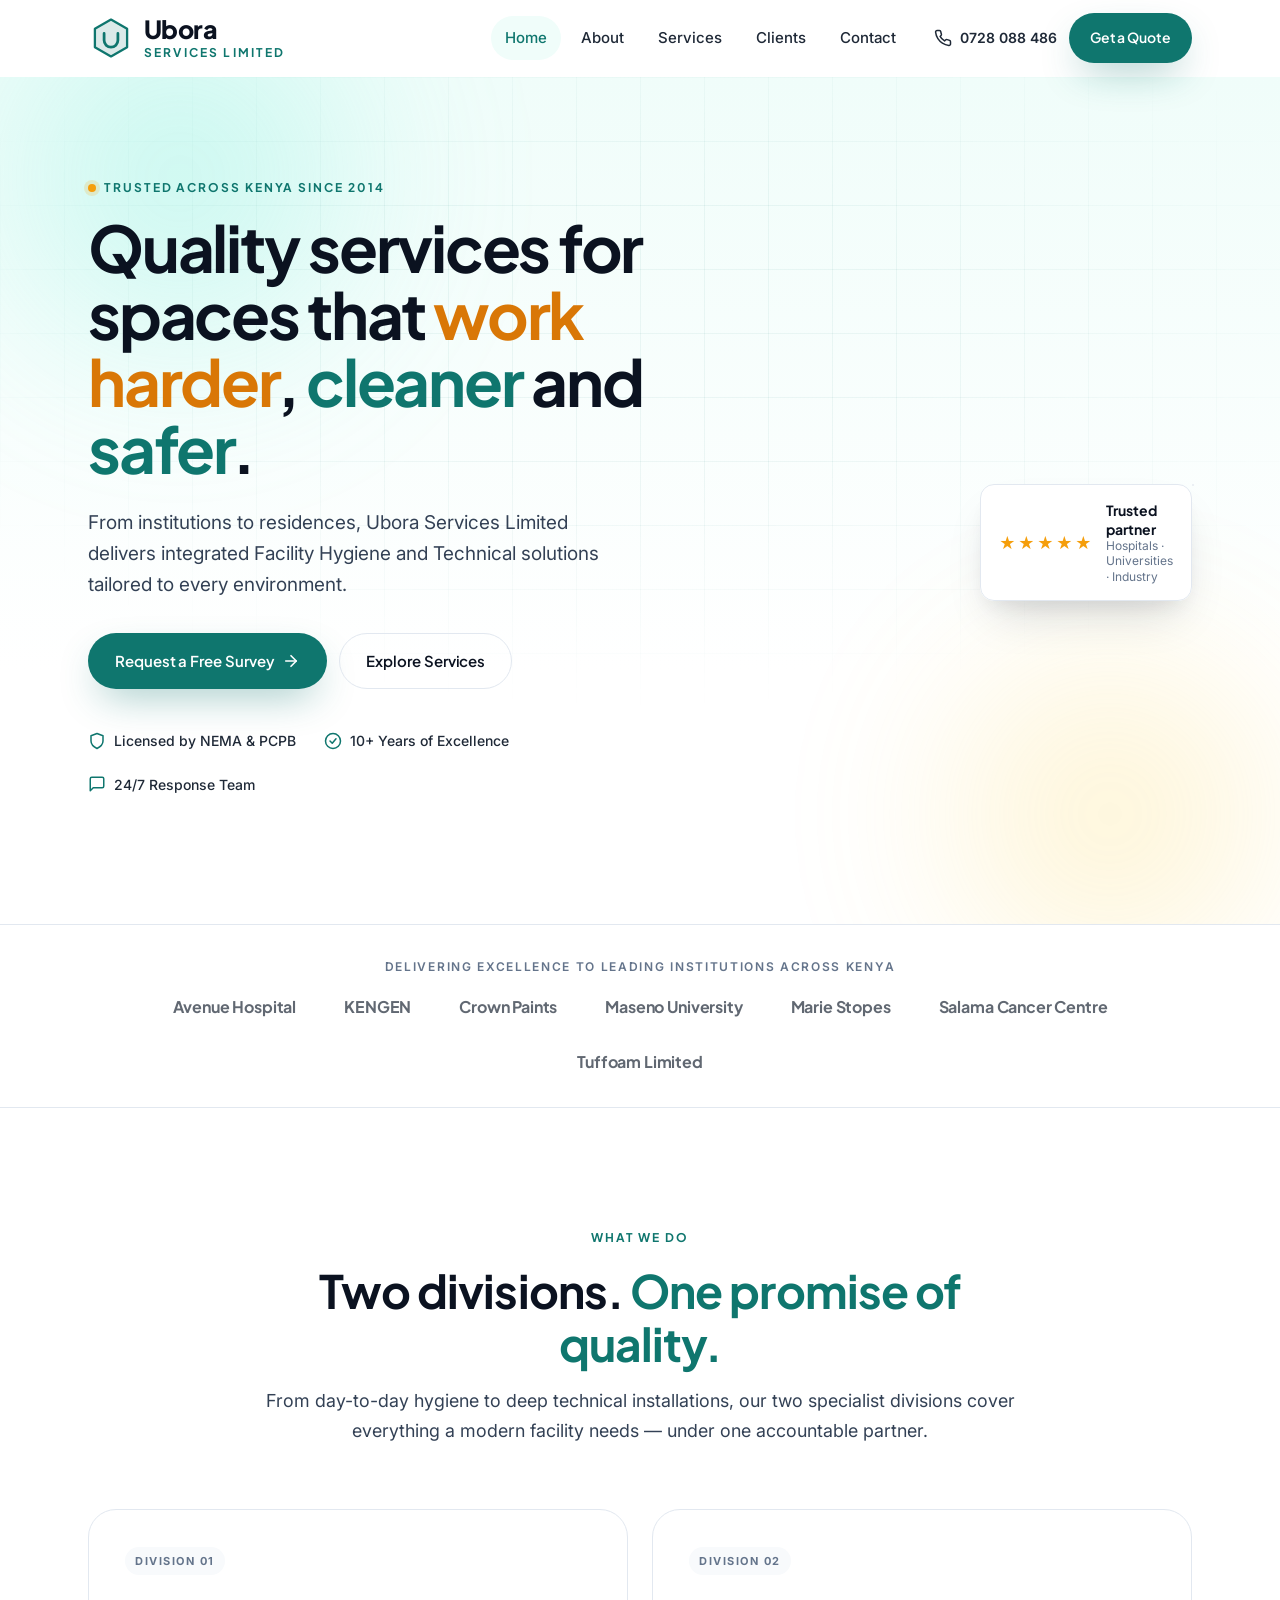
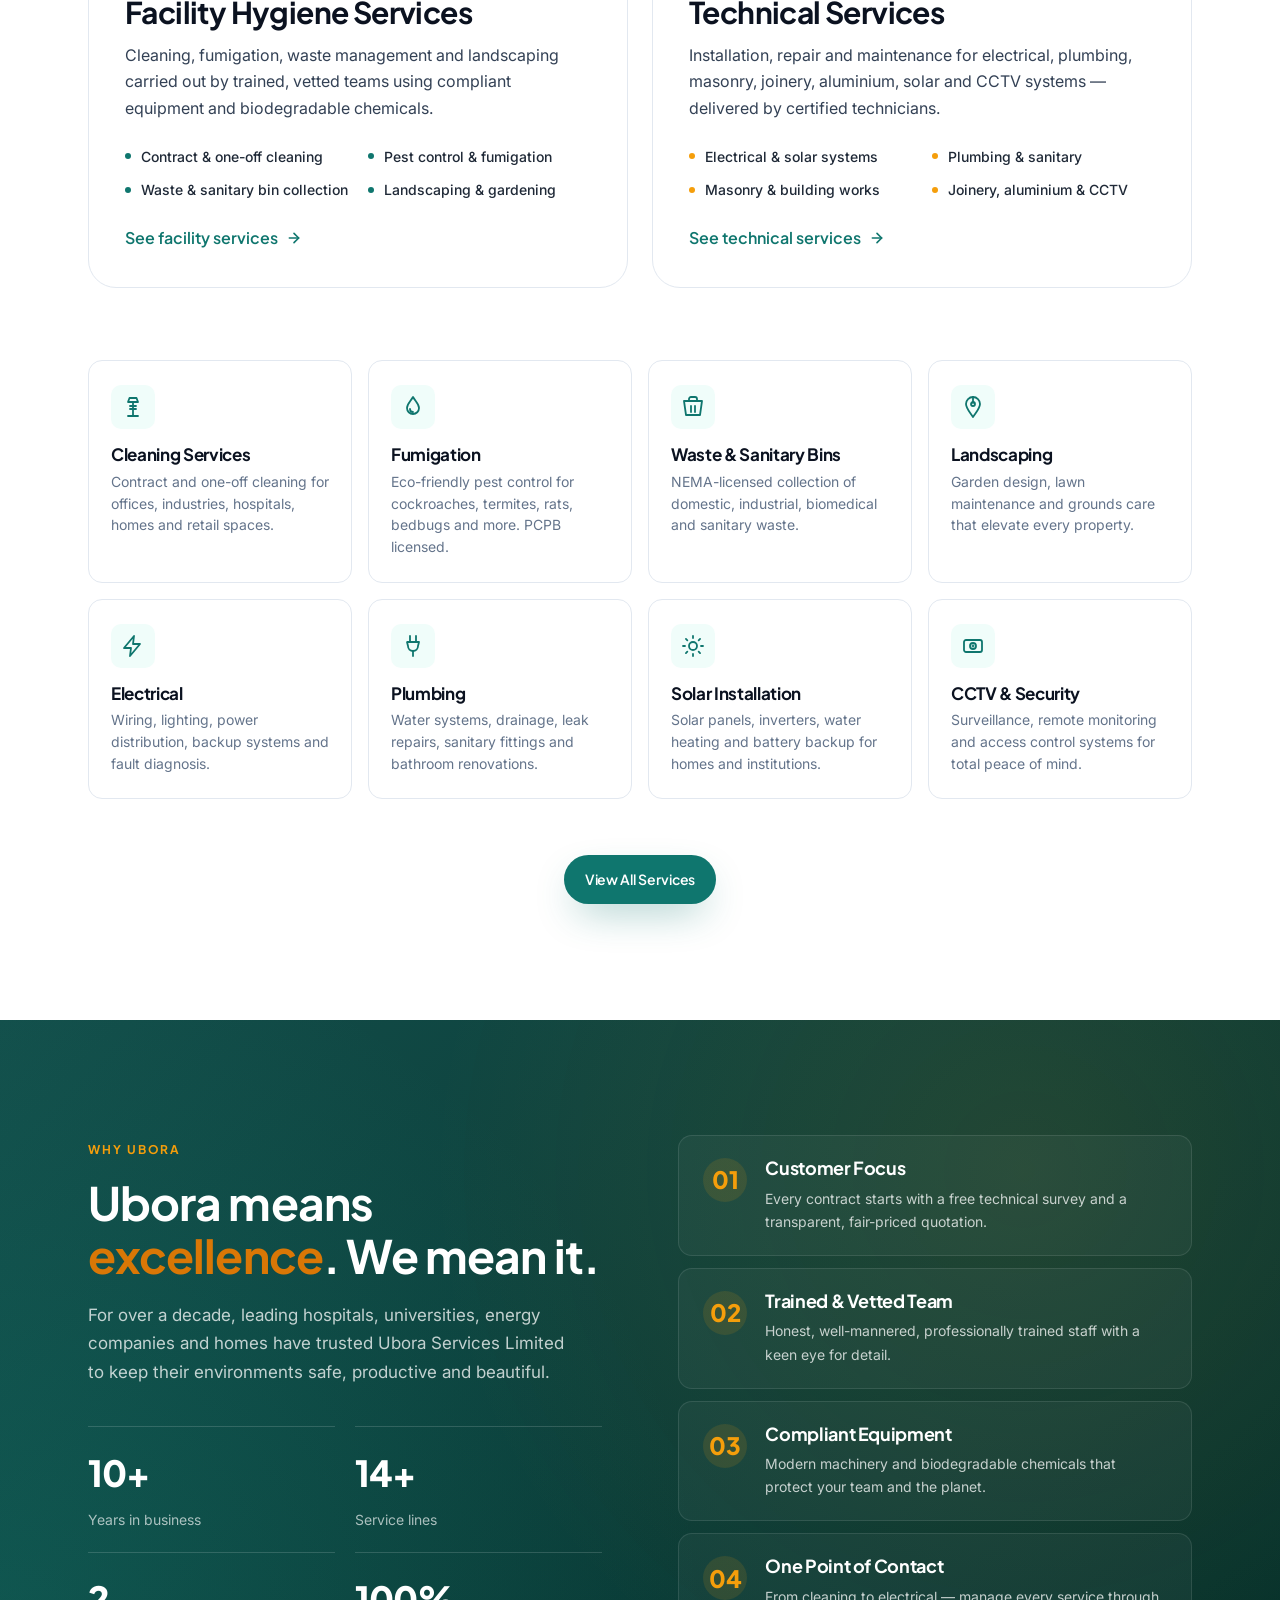
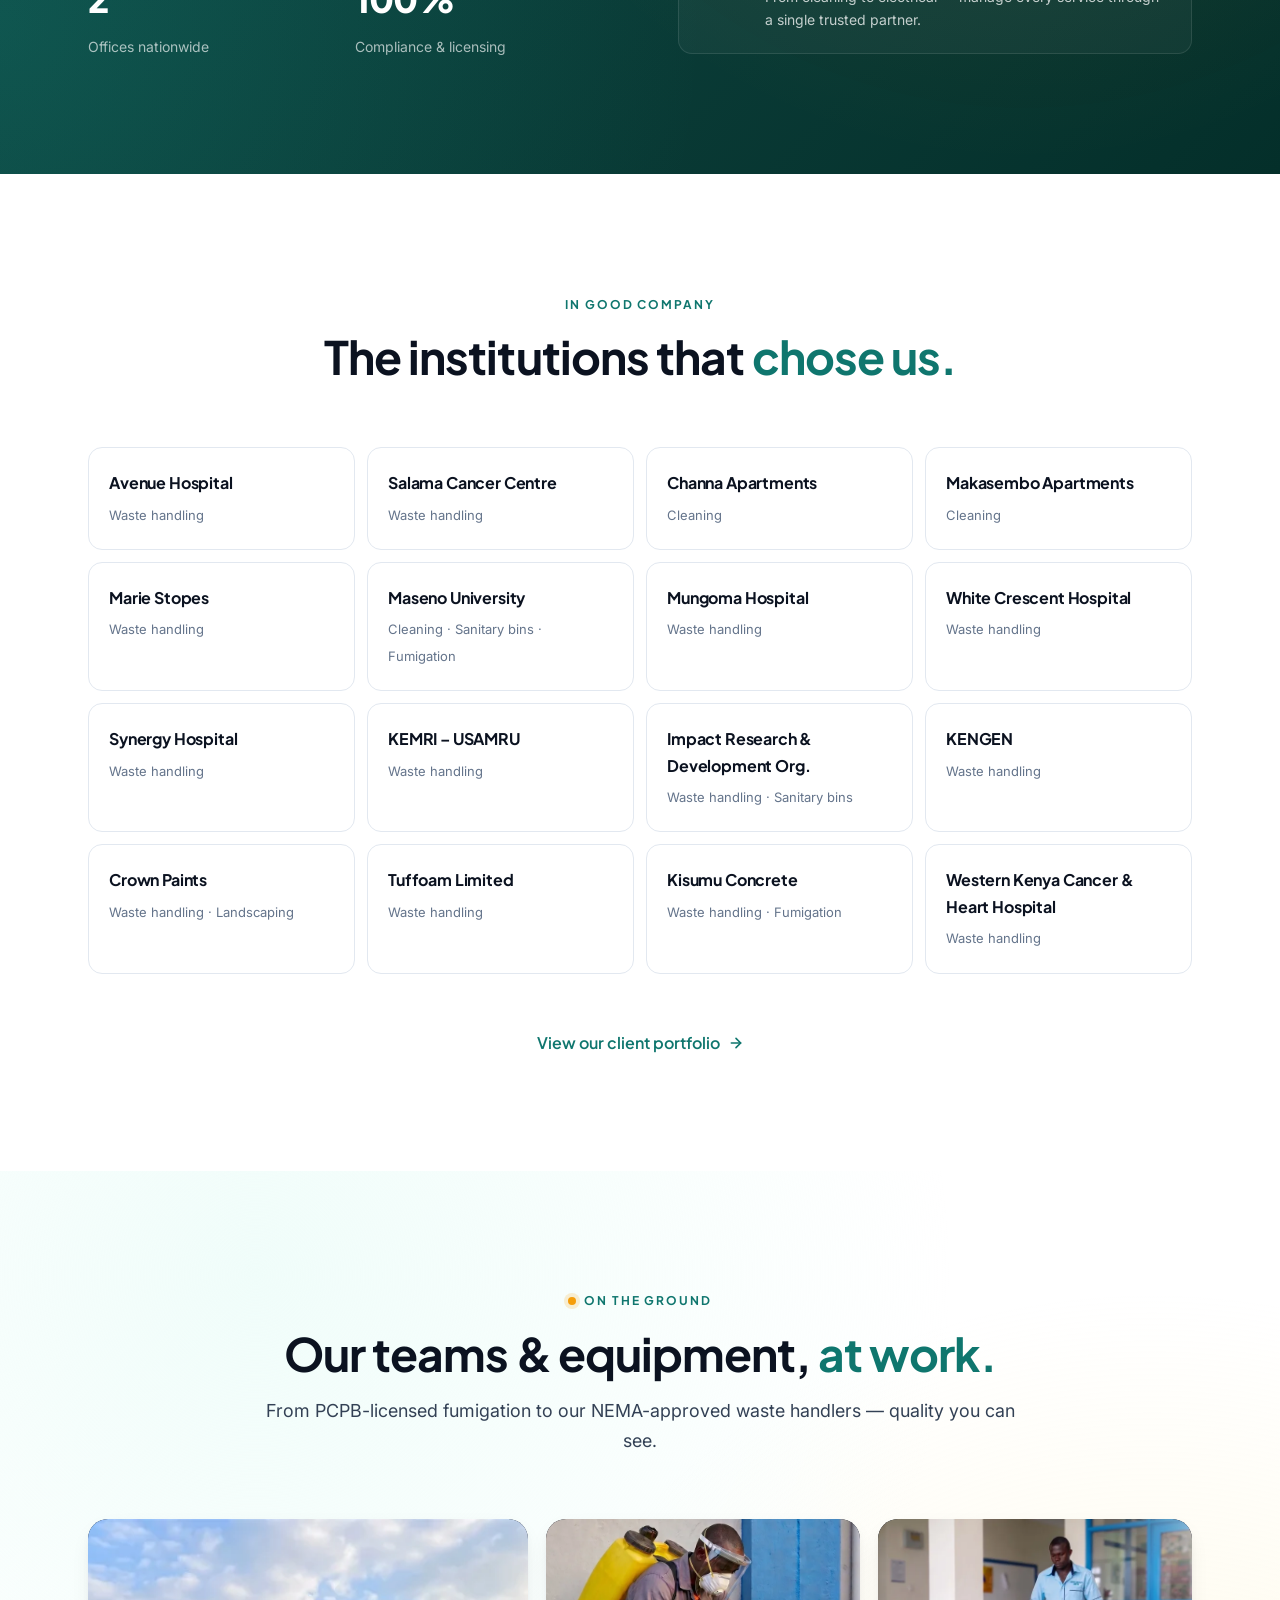
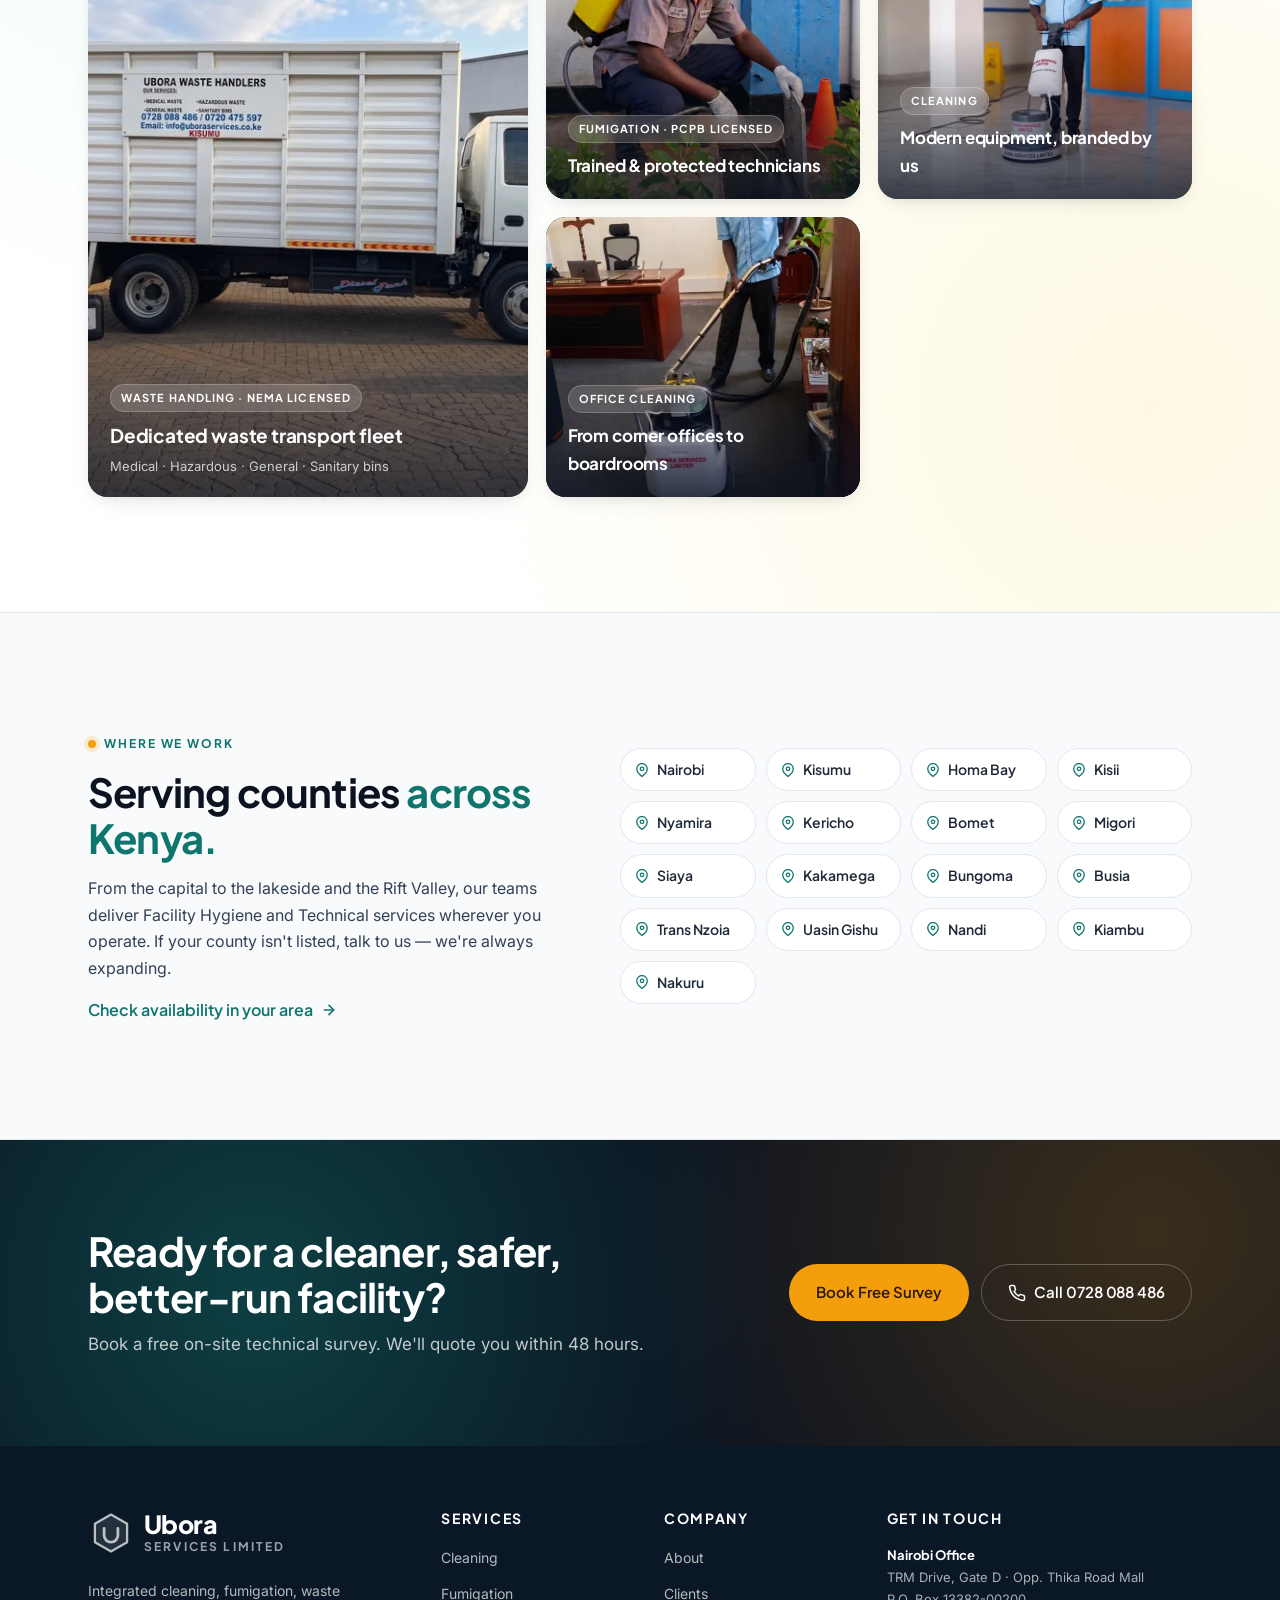
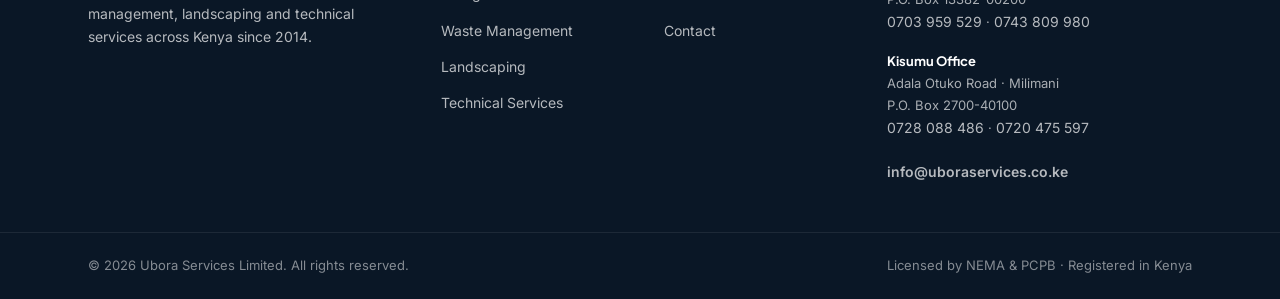
==== commit 07d57254: "Integrate real Ubora photos and add work-in-action gallery Photos (provided by client): - team.webp " ====
--- a/index.html
+++ b/index.html
@@ -99,11 +99,11 @@
                 <div class="hero-visual" aria-hidden="true">
                     <div class="hero-card hero-card--main">
                         <div class="hero-card-img">
-                            <img src="images/photos/team.svg" alt="">
+                            <img src="images/photos/team.webp" alt="The Ubora Services team" loading="eager" fetchpriority="high">
                         </div>
                         <div class="hero-card-info">
-                            <div class="hero-card-label">Active Contracts</div>
-                            <div class="hero-card-value">120+</div>
+                            <div class="hero-card-label">The Ubora Team</div>
+                            <div class="hero-card-value">Trained &amp; ready.</div>
                         </div>
                     </div>
                     <div class="hero-card hero-card--float hero-card--rating">
@@ -291,6 +291,56 @@
             </div>
         </section>
 
+        <!-- WORK IN ACTION GALLERY -->
+        <section class="section gallery-section">
+            <div class="container">
+                <header class="section-head">
+                    <span class="eyebrow"><span class="dot"></span> On the ground</span>
+                    <h2>Our teams &amp; equipment, <span class="text-primary">at work.</span></h2>
+                    <p>From PCPB-licensed fumigation to our NEMA-approved waste handlers — quality you can see.</p>
+                </header>
+                <div class="gallery-grid">
+                    <figure class="gallery-card gallery-card--wide">
+                        <div class="gallery-img">
+                            <img src="images/photos/waste.webp" alt="Ubora Waste Handlers truck with medical, hazardous and general waste bins" loading="lazy">
+                        </div>
+                        <figcaption>
+                            <span class="gallery-tag">Waste Handling · NEMA Licensed</span>
+                            <strong>Dedicated waste transport fleet</strong>
+                            <span class="gallery-meta">Medical · Hazardous · General · Sanitary bins</span>
+                        </figcaption>
+                    </figure>
+                    <figure class="gallery-card">
+                        <div class="gallery-img">
+                            <img src="images/photos/fumigation.webp" alt="Ubora fumigation technician in full PPE treating a drain" loading="lazy">
+                        </div>
+                        <figcaption>
+                            <span class="gallery-tag">Fumigation · PCPB Licensed</span>
+                            <strong>Trained &amp; protected technicians</strong>
+                        </figcaption>
+                    </figure>
+                    <figure class="gallery-card">
+                        <div class="gallery-img">
+                            <img src="images/photos/cleaning.webp" alt="Ubora technician operating a branded floor polisher" loading="lazy">
+                        </div>
+                        <figcaption>
+                            <span class="gallery-tag">Cleaning</span>
+                            <strong>Modern equipment, branded by us</strong>
+                        </figcaption>
+                    </figure>
+                    <figure class="gallery-card">
+                        <div class="gallery-img">
+                            <img src="images/photos/cleaning-vacuum.webp" alt="Ubora technician vacuuming an executive office" loading="lazy">
+                        </div>
+                        <figcaption>
+                            <span class="gallery-tag">Office Cleaning</span>
+                            <strong>From corner offices to boardrooms</strong>
+                        </figcaption>
+                    </figure>
+                </div>
+            </div>
+        </section>
+
         <!-- COVERAGE / GEOGRAPHY -->
         <section class="section coverage">
             <div class="container">
--- a/css/styles.css
+++ b/css/styles.css
@@ -1386,6 +1386,143 @@
 .team-copy .eyebrow { justify-content: flex-start; }
 
 /* =========================================================
+   Gallery (home — "Our work in action")
+   ========================================================= */
+.gallery-section {
+    background:
+        radial-gradient(circle at 20% 10%, var(--primary-tint) 0%, transparent 50%),
+        radial-gradient(circle at 90% 80%, rgba(254,243,199,0.5) 0%, transparent 50%),
+        var(--white);
+}
+.gallery-grid {
+    display: grid;
+    grid-template-columns: 1.4fr 1fr 1fr;
+    grid-template-rows: auto auto;
+    gap: 18px;
+}
+.gallery-card {
+    position: relative;
+    margin: 0;
+    border-radius: var(--r-lg);
+    overflow: hidden;
+    background: var(--ink);
+    box-shadow: var(--shadow-md);
+    transition: transform var(--t-mid) var(--ease), box-shadow var(--t-mid) var(--ease);
+    min-height: 280px;
+}
+.gallery-card:hover {
+    transform: translateY(-4px);
+    box-shadow: var(--shadow-lg);
+}
+.gallery-card--wide {
+    grid-row: span 2;
+}
+.gallery-img {
+    position: absolute;
+    inset: 0;
+}
+.gallery-img img {
+    width: 100%;
+    height: 100%;
+    object-fit: cover;
+    display: block;
+    transition: transform var(--t-slow) var(--ease);
+}
+.gallery-card:hover .gallery-img img { transform: scale(1.04); }
+.gallery-card::after {
+    content: '';
+    position: absolute;
+    inset: 0;
+    background: linear-gradient(180deg, transparent 40%, rgba(11,18,32,0.78) 100%);
+    pointer-events: none;
+}
+.gallery-card figcaption {
+    position: absolute;
+    inset: auto 0 0 0;
+    padding: 20px 22px;
+    color: #fff;
+    z-index: 1;
+    display: flex;
+    flex-direction: column;
+    gap: 4px;
+}
+.gallery-card strong {
+    font-family: var(--font-display);
+    font-size: 17px;
+    font-weight: 700;
+    color: #fff;
+    letter-spacing: -0.01em;
+}
+.gallery-card .gallery-meta {
+    font-size: 13px;
+    color: rgba(255,255,255,0.75);
+}
+.gallery-tag {
+    display: inline-flex;
+    align-self: flex-start;
+    background: rgba(255,255,255,0.16);
+    backdrop-filter: blur(8px);
+    -webkit-backdrop-filter: blur(8px);
+    color: #fff;
+    font-family: var(--font-display);
+    font-size: 11px;
+    font-weight: 700;
+    padding: 4px 10px;
+    border-radius: var(--r-pill);
+    text-transform: uppercase;
+    letter-spacing: 0.1em;
+    margin-bottom: 4px;
+    border: 1px solid rgba(255,255,255,0.2);
+}
+.gallery-card--wide strong { font-size: 19px; }
+
+/* About — team photo treatment */
+.about-image--photo {
+    aspect-ratio: 4 / 5;
+    position: relative;
+}
+.about-image--photo img {
+    width: 100%;
+    height: 100%;
+    object-fit: cover;
+    object-position: 50% 70%;
+    display: block;
+}
+.about-badge {
+    position: absolute;
+    left: 22px;
+    bottom: 22px;
+    background: rgba(15,118,110,0.92);
+    backdrop-filter: blur(10px);
+    -webkit-backdrop-filter: blur(10px);
+    color: #fff;
+    padding: 18px 22px;
+    border-radius: var(--r-lg);
+    display: flex;
+    align-items: center;
+    gap: 14px;
+    border: 1px solid rgba(255,255,255,0.18);
+    box-shadow: var(--shadow-lg);
+}
+.about-badge strong {
+    font-family: var(--font-display);
+    font-size: 42px;
+    font-weight: 800;
+    letter-spacing: -0.04em;
+    color: var(--accent);
+    line-height: 1;
+}
+.about-badge span {
+    font-family: var(--font-display);
+    font-size: 12px;
+    font-weight: 700;
+    text-transform: uppercase;
+    letter-spacing: 0.12em;
+    color: rgba(255,255,255,0.95);
+    line-height: 1.2;
+}
+
+/* =========================================================
    Coverage / geography
    ========================================================= */
 .coverage {
@@ -1478,6 +1615,12 @@
     .team-band,
     .coverage-inner { grid-template-columns: 1fr; }
     .county-grid { grid-template-columns: repeat(4, 1fr); }
+
+    .gallery-grid {
+        grid-template-columns: 1fr 1fr;
+        grid-template-rows: auto;
+    }
+    .gallery-card--wide { grid-row: auto; grid-column: span 2; min-height: 320px; }
 }
 
 @media (max-width: 760px) {
@@ -1555,6 +1698,24 @@
 
     .industry-filter button { font-size: 13px; padding: 8px 14px; }
 
+    .gallery-grid {
+        grid-template-columns: 1fr;
+        gap: 14px;
+    }
+    .gallery-card--wide { grid-column: auto; }
+    .gallery-card { min-height: 240px; }
+    .gallery-card--wide { min-height: 280px; }
+
+    .about-image--photo { aspect-ratio: 4 / 5; }
+    .about-badge {
+        left: 14px;
+        bottom: 14px;
+        padding: 14px 16px;
+        gap: 10px;
+    }
+    .about-badge strong { font-size: 34px; }
+    .about-badge span { font-size: 11px; }
+
     .footer-inner { grid-template-columns: 1fr; gap: 32px; }
     .footer-bottom .container { flex-direction: column; text-align: center; }
 }
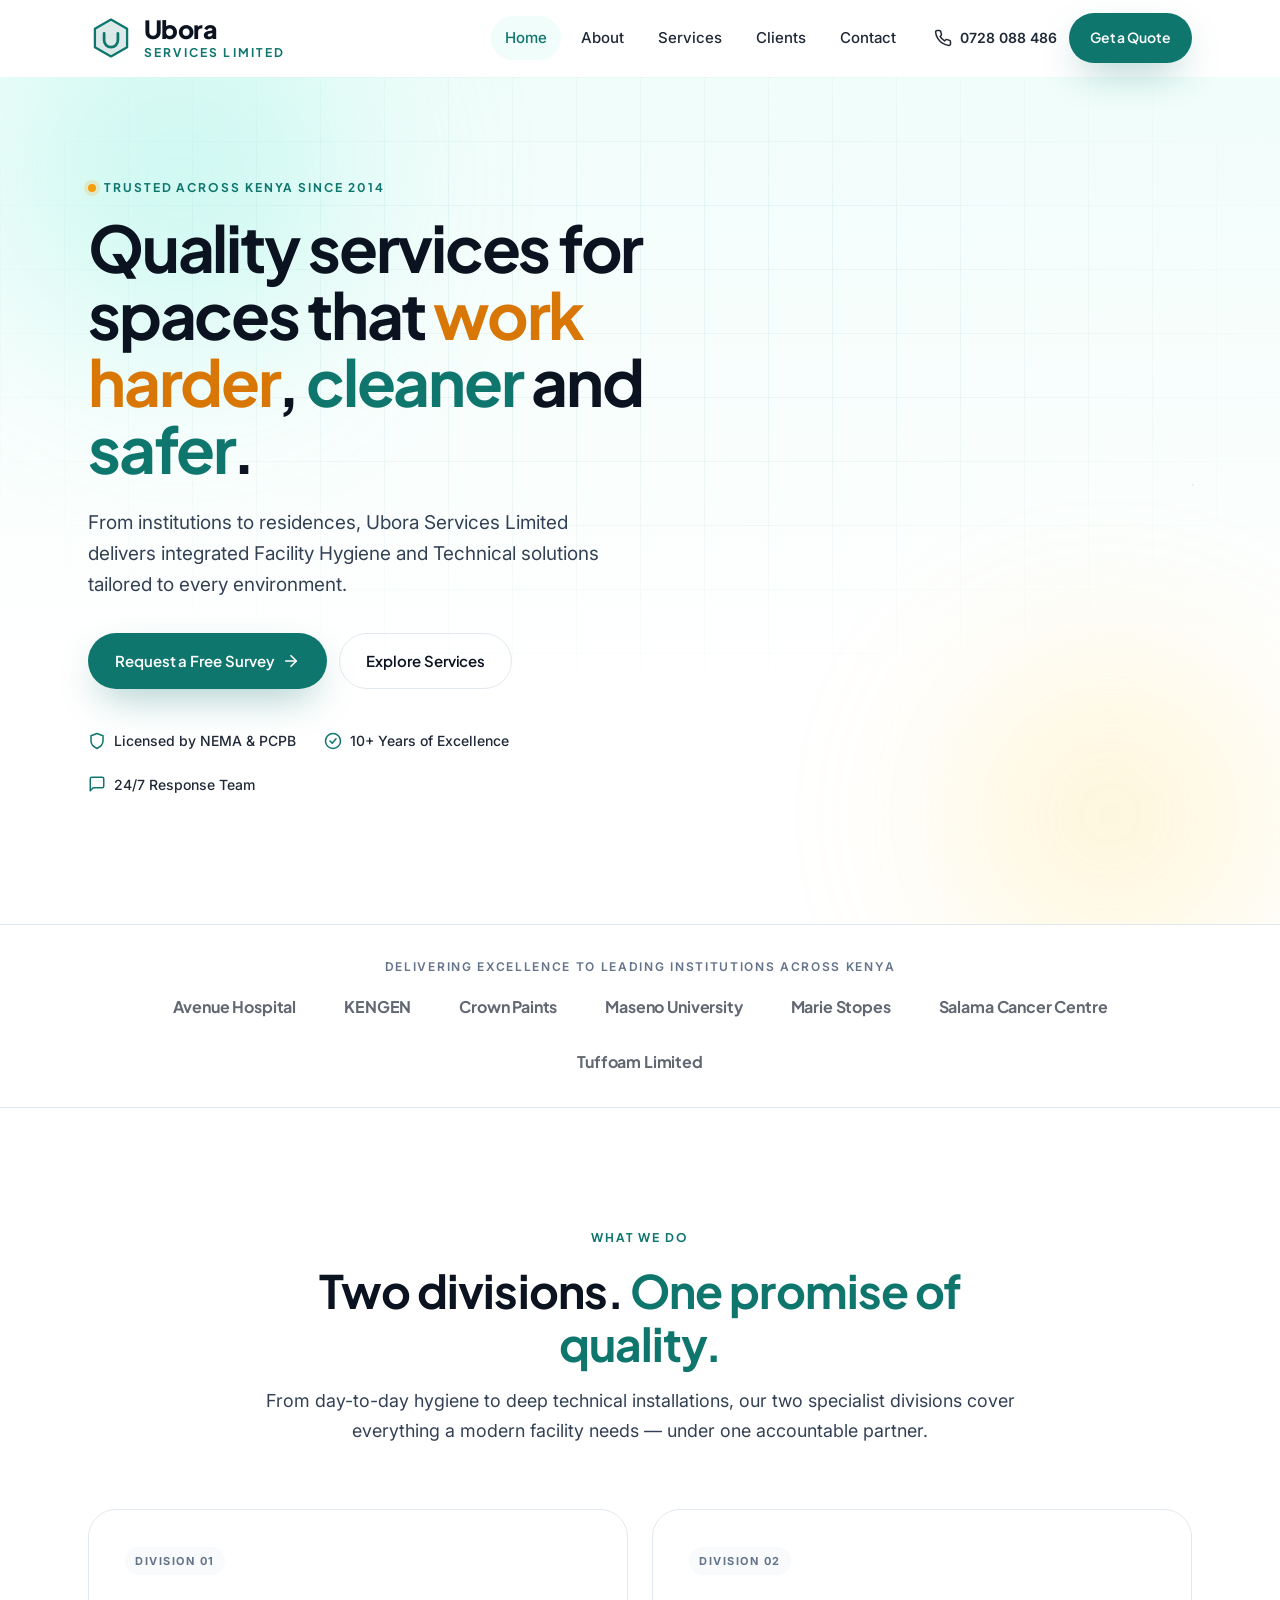
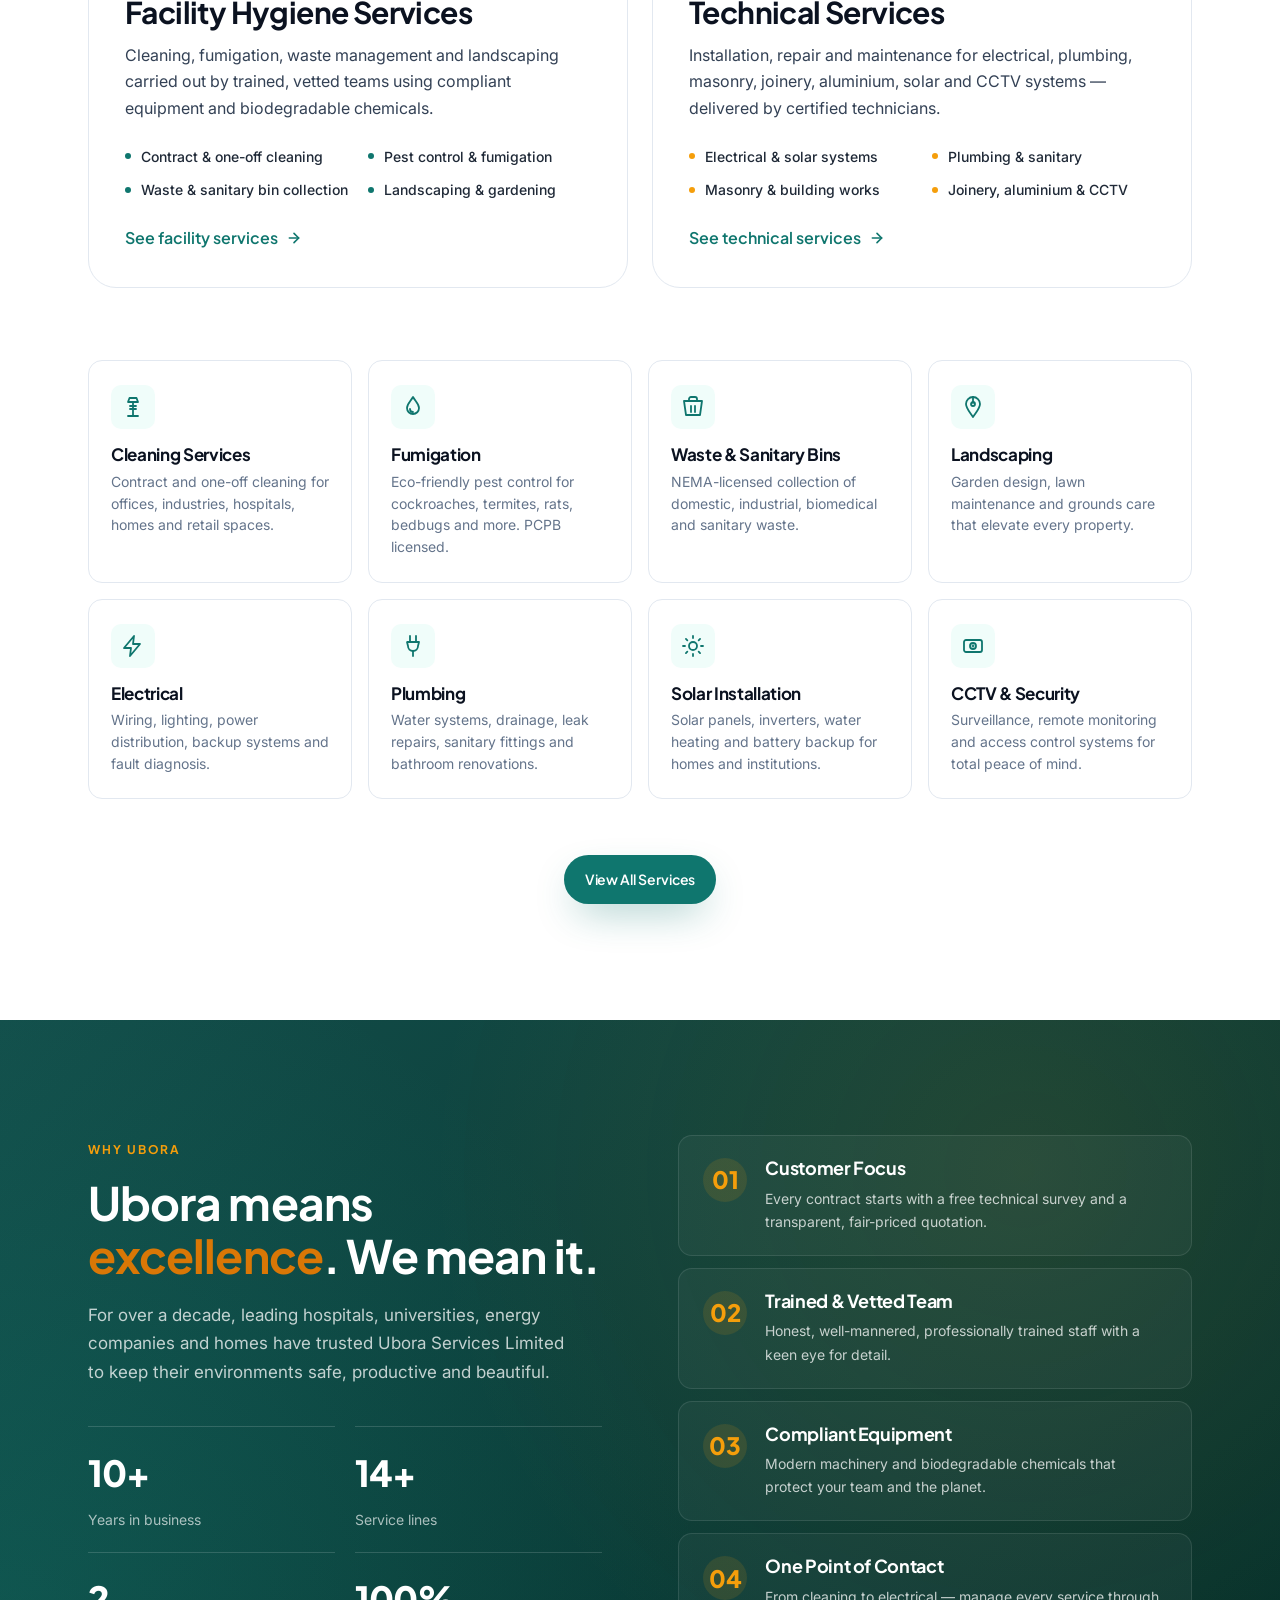
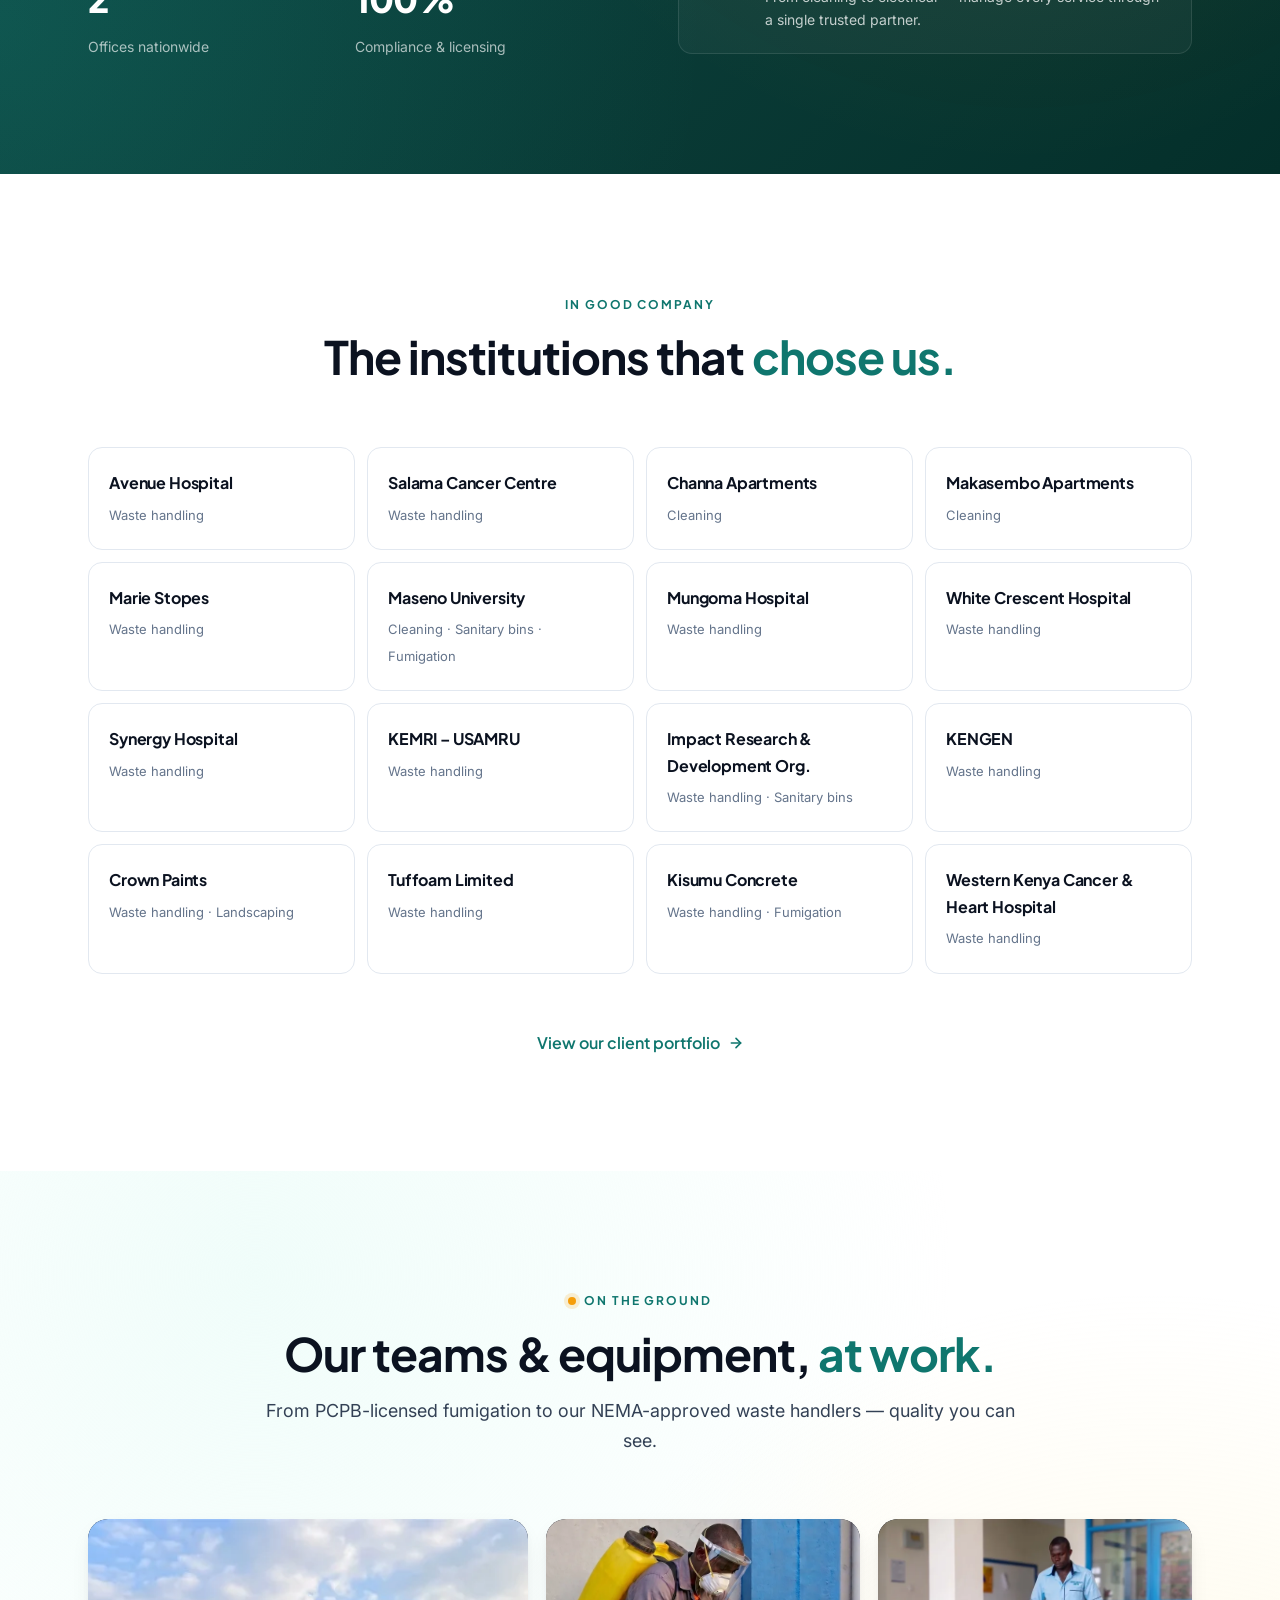
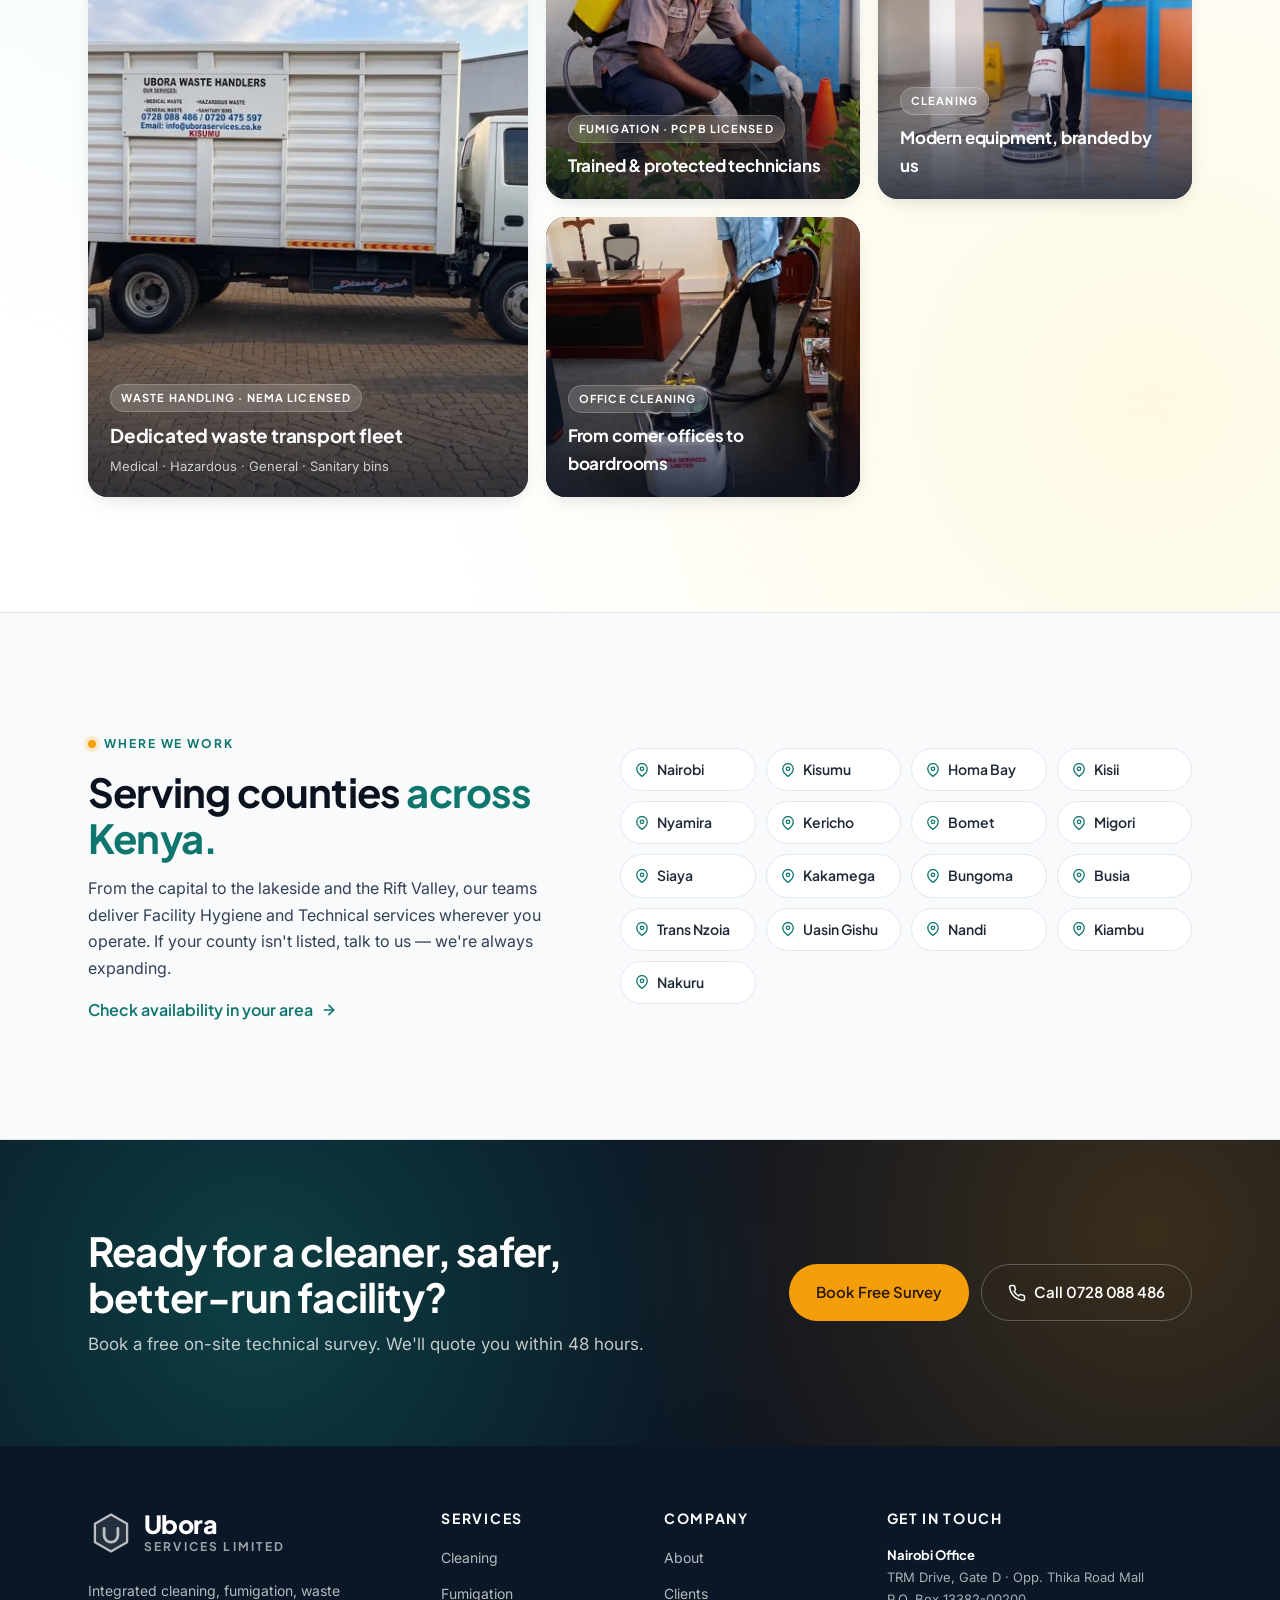
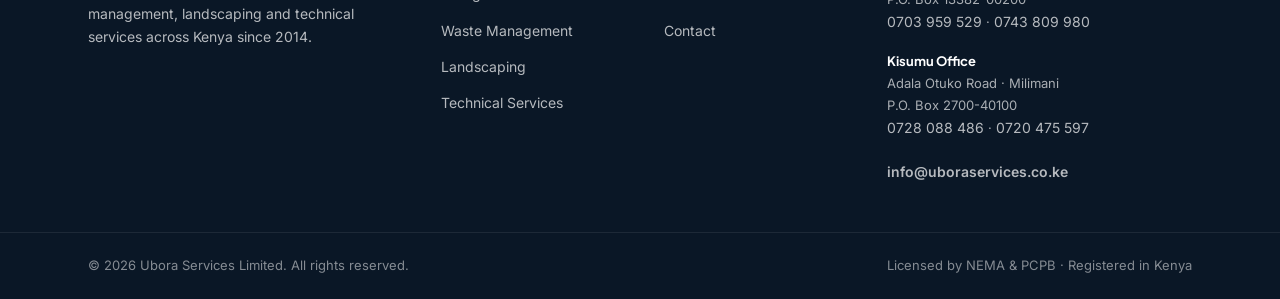
==== commit d655bf11: "Remove hero rating card; fix mobile hamburger alignment - Remove the "Trusted partner / Hospitals · " ====
--- a/index.html
+++ b/index.html
@@ -104,13 +104,6 @@
                         <div class="hero-card-info">
                             <div class="hero-card-label">The Ubora Team</div>
                             <div class="hero-card-value">Trained &amp; ready.</div>
-                        </div>
-                    </div>
-                    <div class="hero-card hero-card--float hero-card--rating">
-                        <div class="rating-stars" aria-hidden="true">★★★★★</div>
-                        <div class="rating-text">
-                            <strong>Trusted partner</strong>
-                            <span>Hospitals · Universities · Industry</span>
                         </div>
                     </div>
                 </div>
--- a/css/styles.css
+++ b/css/styles.css
@@ -451,7 +451,7 @@
     overflow: hidden;
 }
 .hero-card--main {
-    inset: 5% 8% 18% 4%;
+    inset: 0;
     border-radius: var(--r-xl);
     display: flex;
     flex-direction: column;
@@ -483,27 +483,6 @@
     letter-spacing: -0.03em;
 }
 
-.hero-card--float {
-    padding: 16px 18px;
-    backdrop-filter: blur(12px);
-    background: rgba(255,255,255,0.95);
-}
-.hero-card--rating {
-    top: 8%;
-    right: -4%;
-    display: flex;
-    align-items: center;
-    gap: 12px;
-    border-radius: var(--r-md);
-}
-.rating-stars {
-    color: var(--accent);
-    font-size: 16px;
-    letter-spacing: 2px;
-}
-.rating-text { display: flex; flex-direction: column; line-height: 1.3; }
-.rating-text strong { color: var(--ink); font-size: 14px; font-family: var(--font-display); }
-.rating-text span { color: var(--muted); font-size: 12px; }
 
 /* =========================================================
    Trust bar
@@ -1577,12 +1556,6 @@
     transform: none;
 }
 
-@keyframes floaty {
-    0%, 100% { transform: translateY(0); }
-    50% { transform: translateY(-8px); }
-}
-.hero-card--rating { animation: floaty 6s var(--ease) infinite; }
-
 @media (prefers-reduced-motion: reduce) {
     *, *::before, *::after {
         animation-duration: 0.01ms !important;
@@ -1596,8 +1569,6 @@
 @media (max-width: 1024px) {
     .hero-inner { grid-template-columns: 1fr; }
     .hero-visual { max-width: 420px; margin: 0 auto; aspect-ratio: 5 / 4; }
-    .hero-card--rating { right: 2%; }
-    .hero-card--service { right: 4%; }
 
     .division-grid { grid-template-columns: 1fr; }
     .service-grid { grid-template-columns: repeat(2, 1fr); }
@@ -1661,6 +1632,9 @@
     .header-phone { display: none; }
     .menu-toggle { display: flex; }
     .header-actions .btn { display: none; }
+    /* site-nav is position:fixed on mobile, so its margin-left:auto no
+       longer pushes the actions over — anchor the hamburger to the right */
+    .header-actions { margin-left: auto; }
 
     .division-list,
     .service-block-copy ul,
@@ -1683,11 +1657,8 @@
     .hero-cta .btn { width: 100%; justify-content: center; }
     .hero-badges { gap: 12px 20px; }
     .hero-visual { max-width: 360px; aspect-ratio: 4 / 3; }
-    .hero-card--main { inset: 0 0 20% 0; }
     .hero-card-info { padding: 14px 18px; }
     .hero-card-value { font-size: 26px; }
-    .hero-card--rating { right: 6%; bottom: 0; top: auto; padding: 12px 16px; }
-    .rating-stars { font-size: 14px; }
 
     .trust-logos { gap: 16px 28px; }
     .trust-logos li { font-size: 14px; }
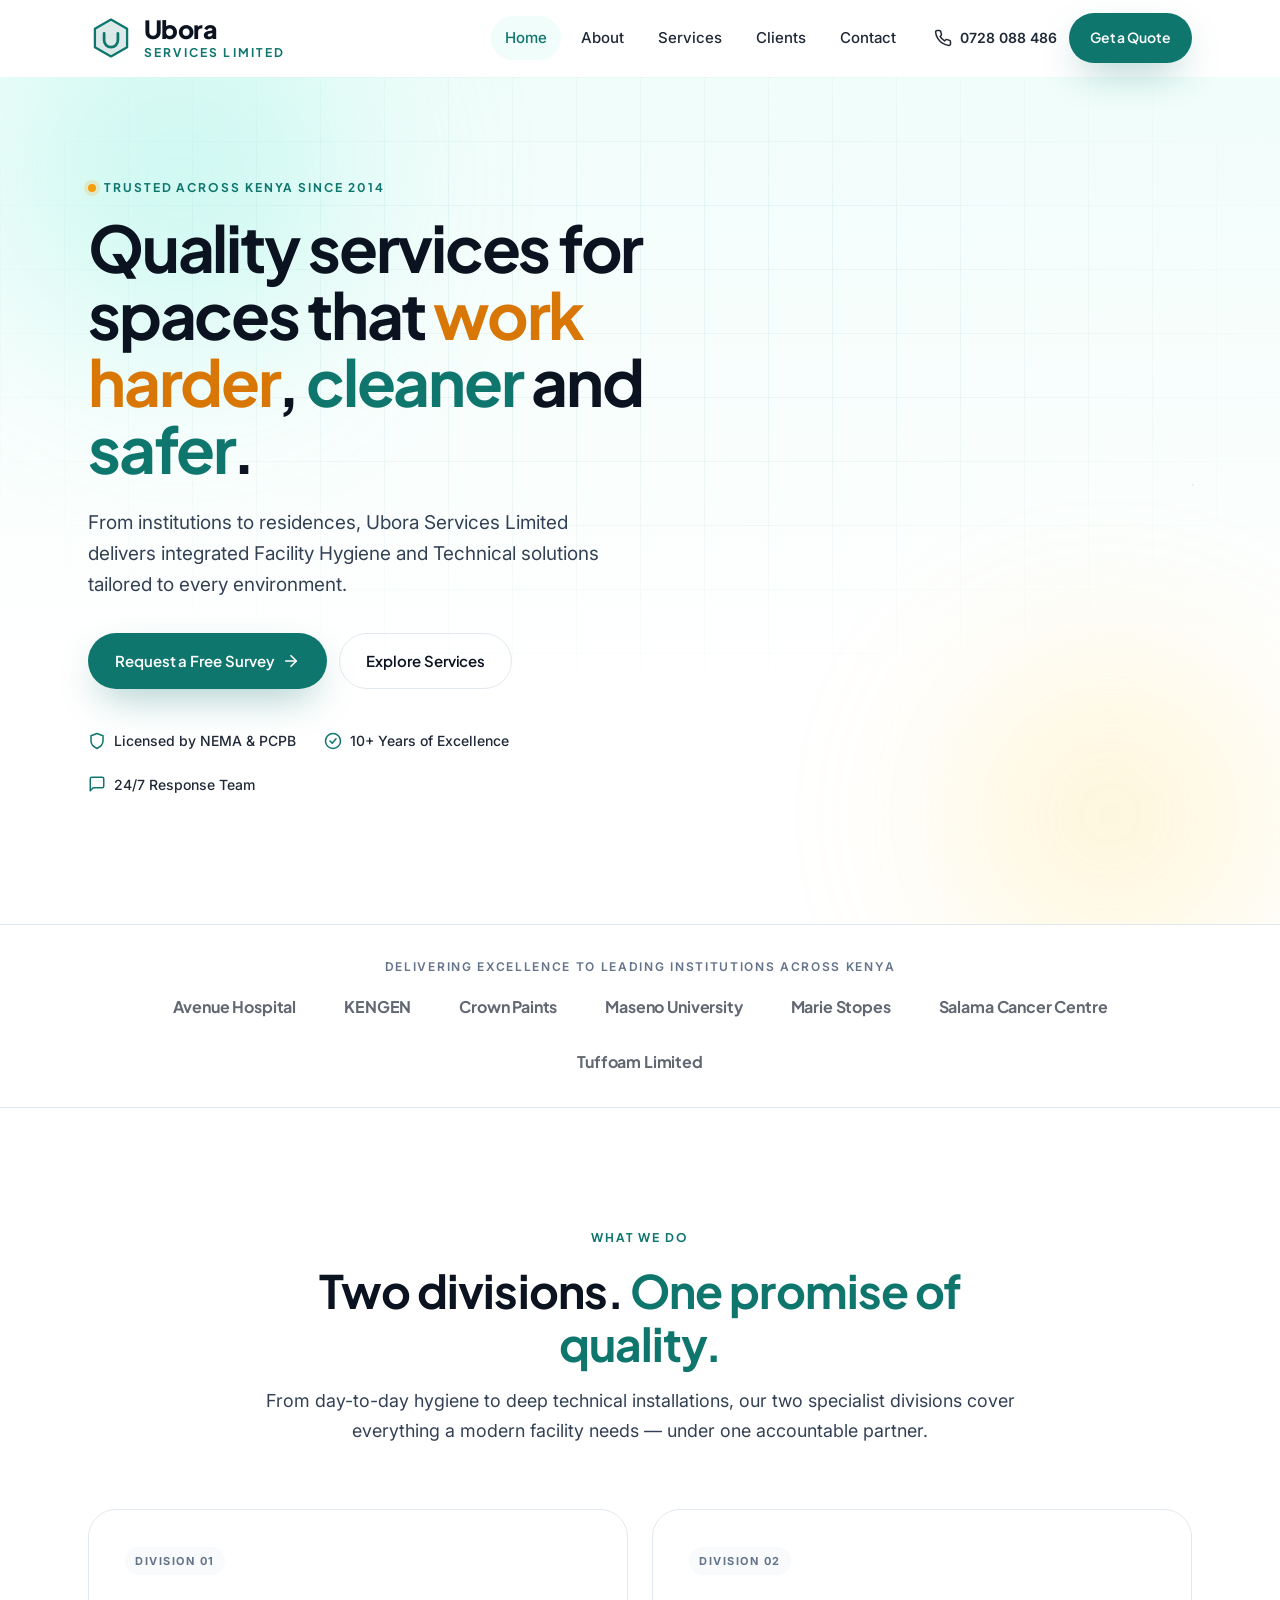
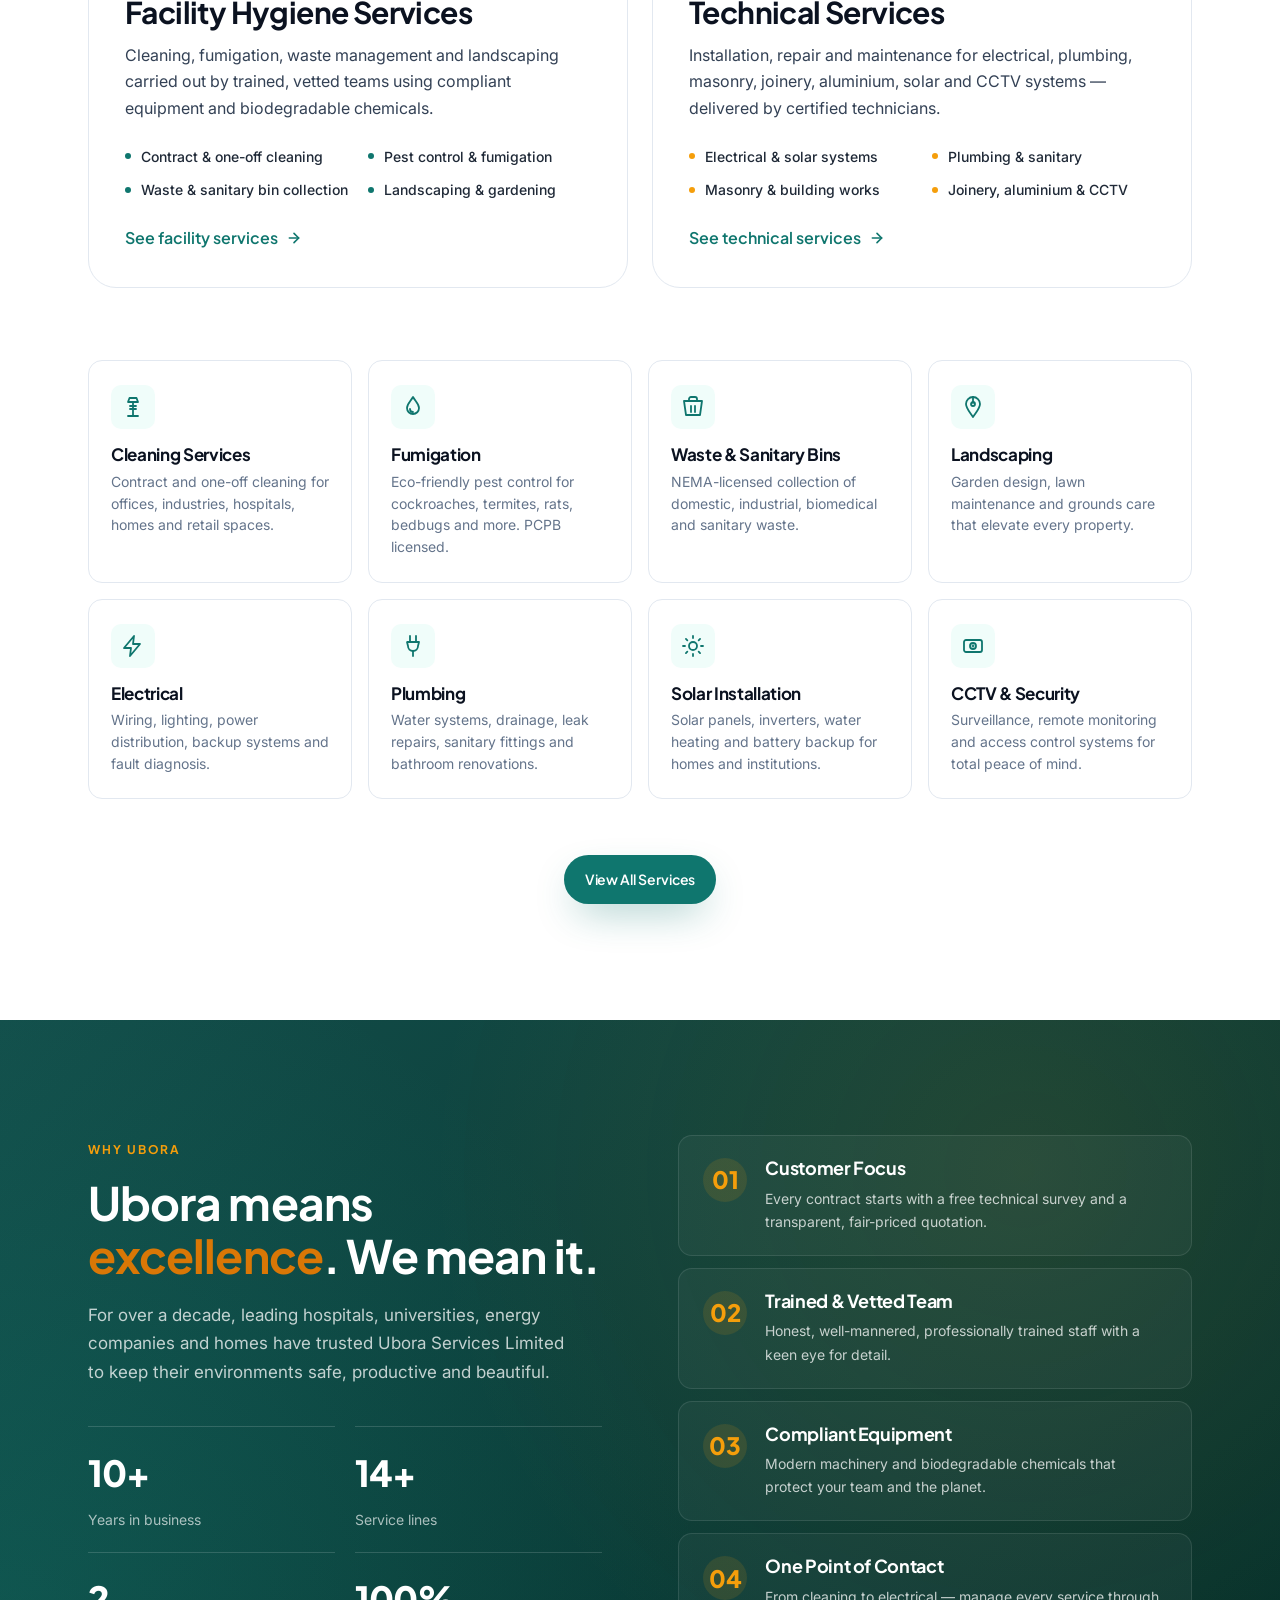
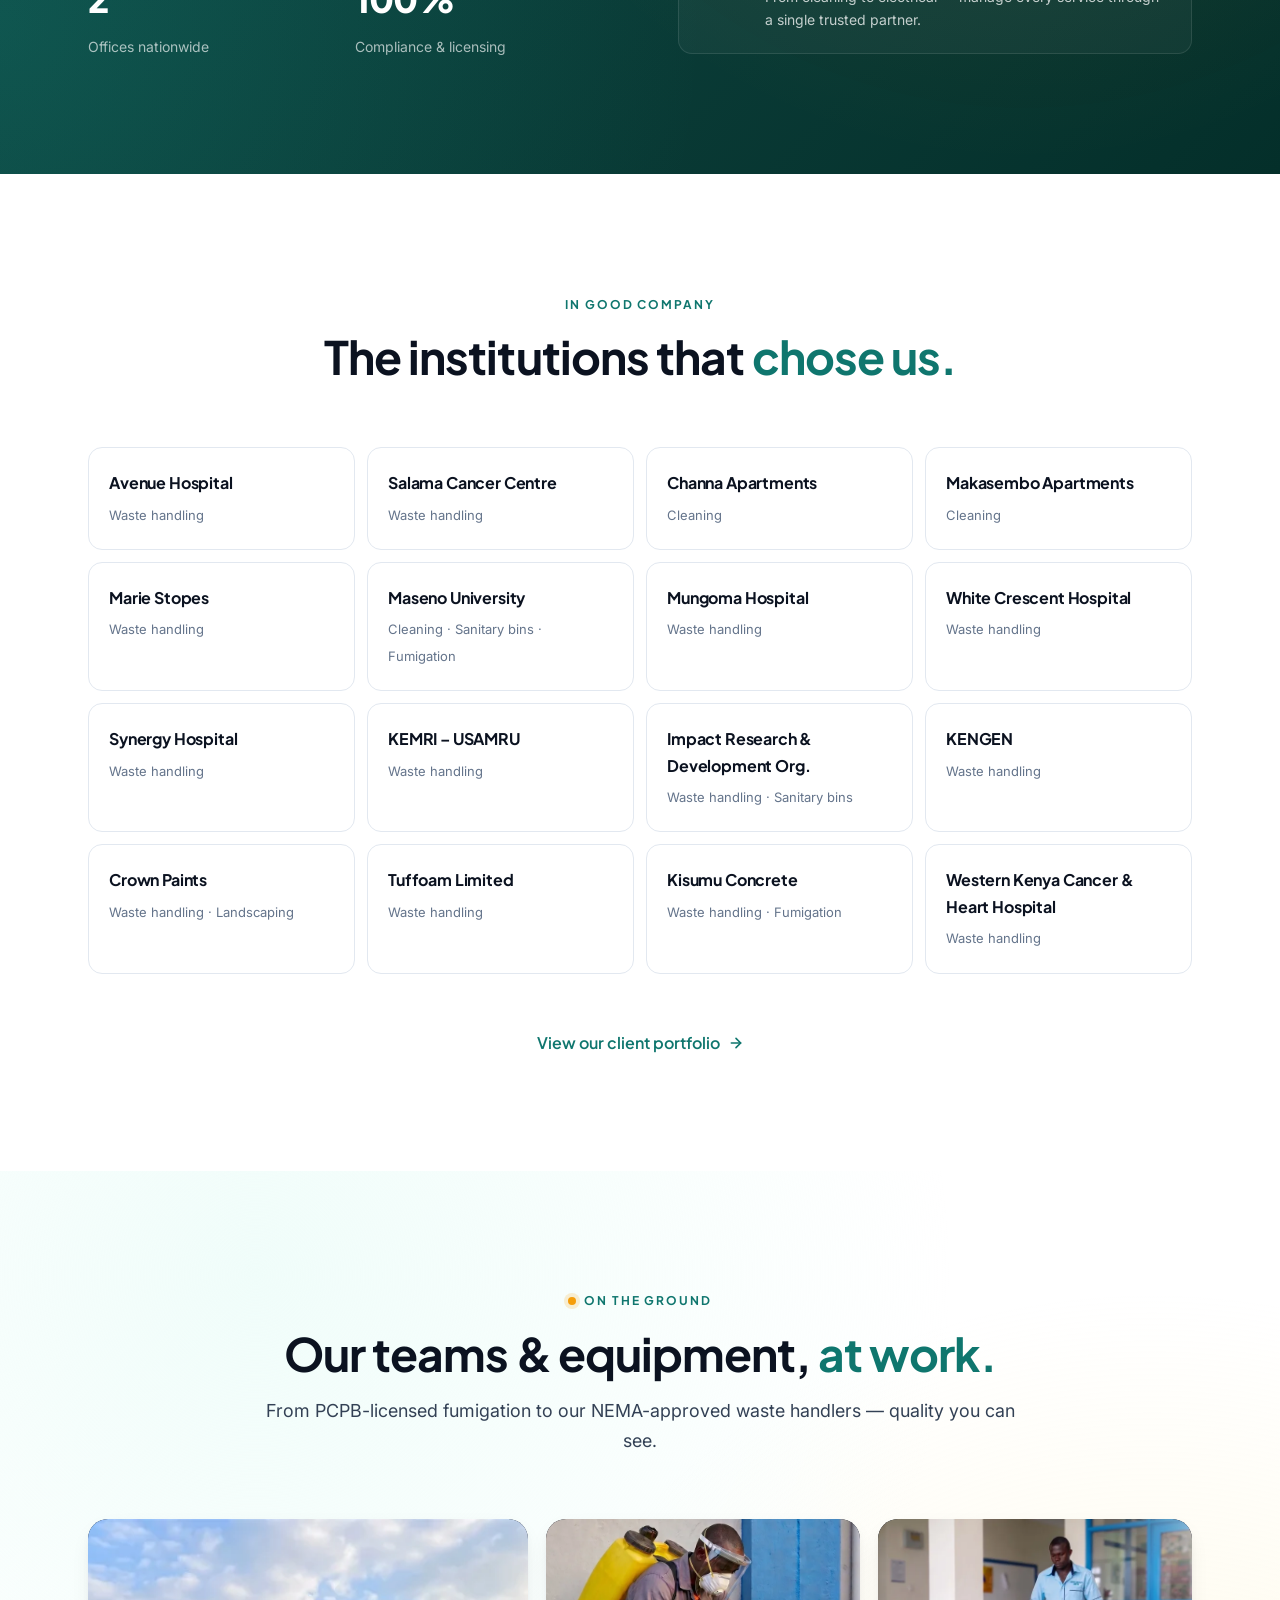
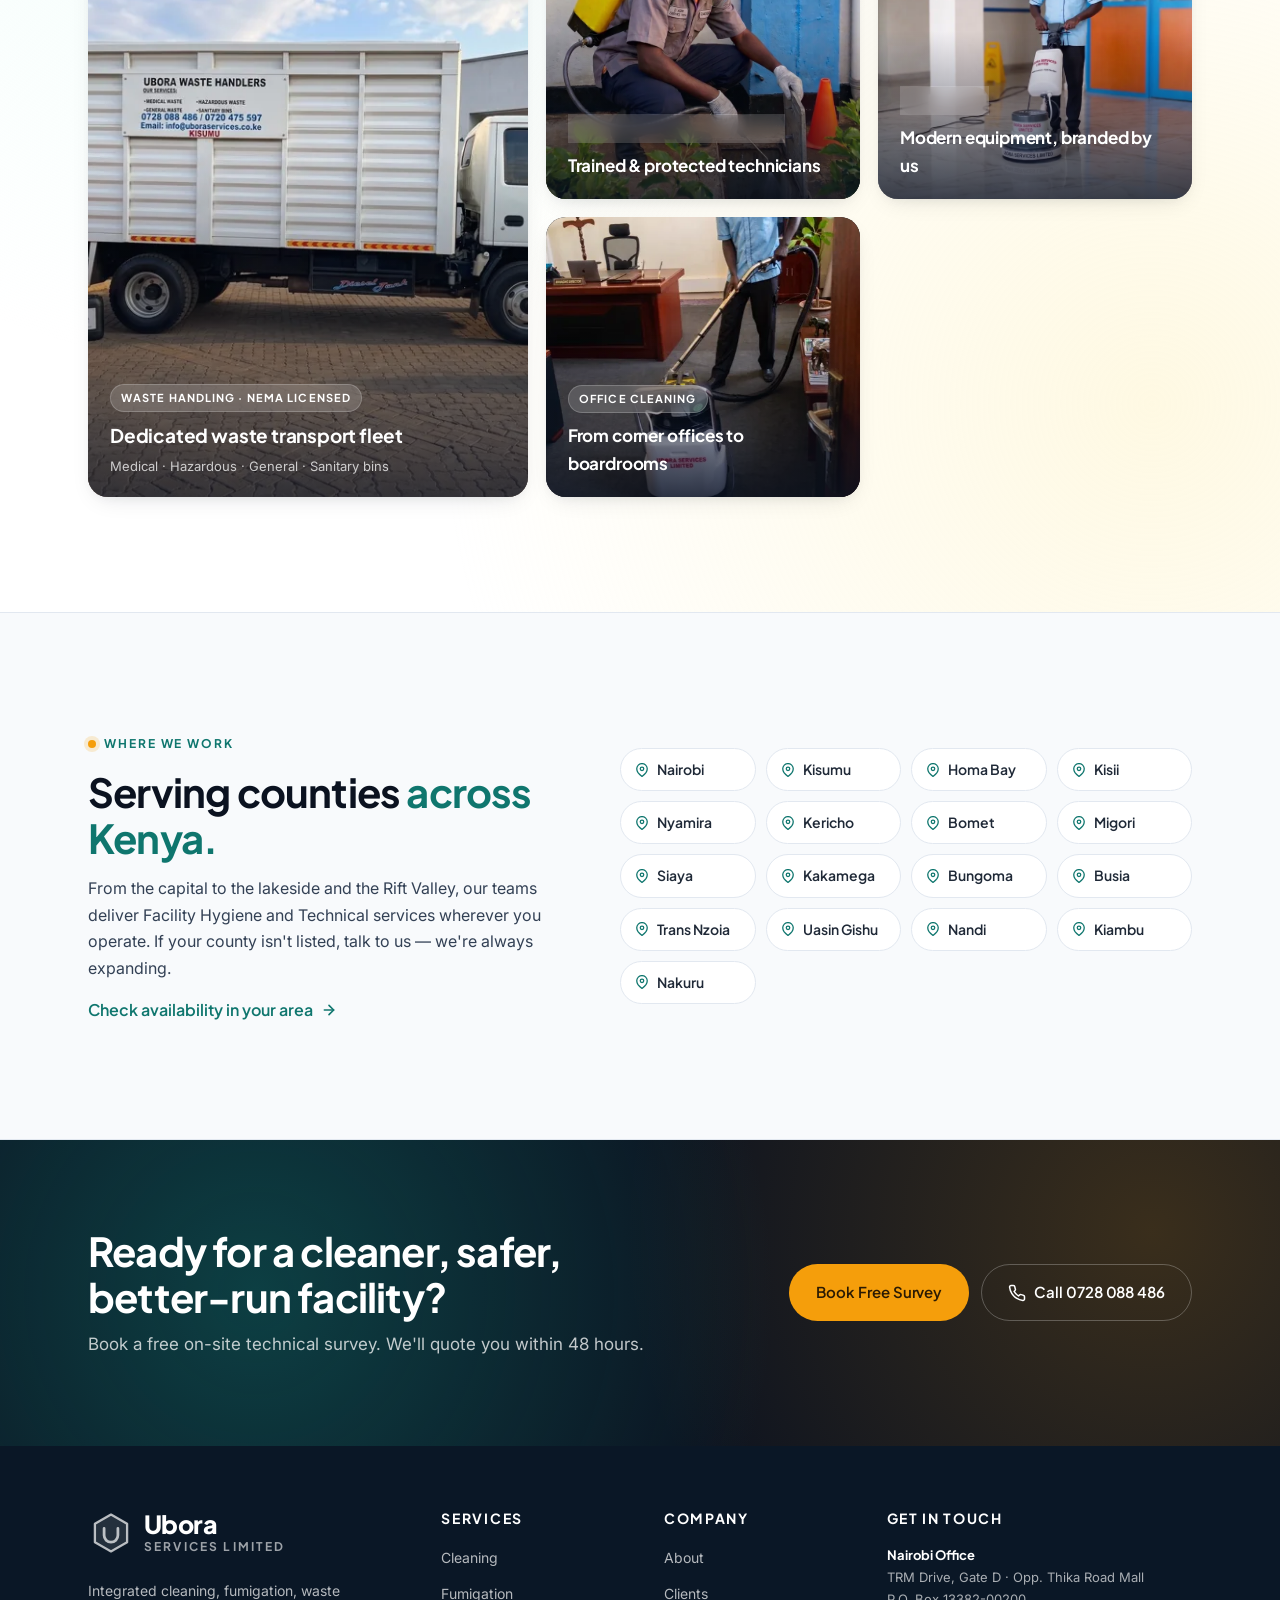
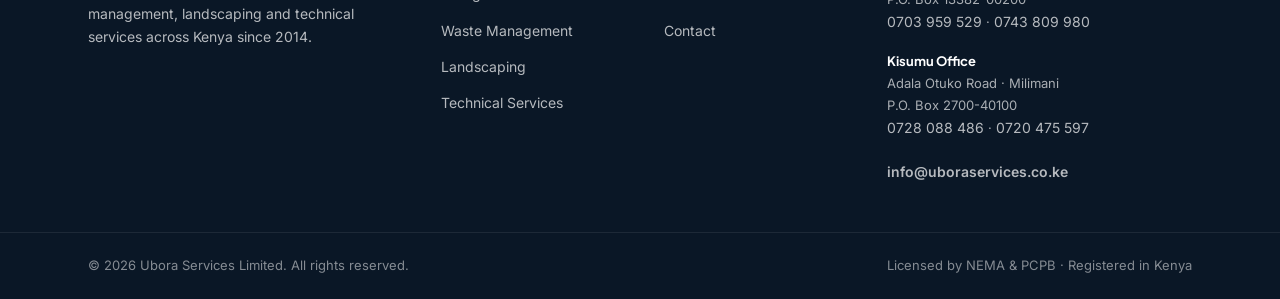
==== commit 244e6ca6: "Switch canonical domain to apex (uboraservices.co.ke, no www) The site will live at https://uboraser" ====
--- a/index.html
+++ b/index.html
@@ -11,8 +11,86 @@
     <link rel="preconnect" href="https://fonts.gstatic.com" crossorigin>
     <link href="https://fonts.googleapis.com/css2?family=Inter:wght@400;500;600;700&family=Plus+Jakarta+Sans:wght@500;600;700;800&display=swap" rel="stylesheet">
 
+
+    <link rel="canonical" href="https://uboraservices.co.ke/">
+
+    <!-- Open Graph -->
+    <meta property="og:type" content="website">
+    <meta property="og:site_name" content="Ubora Services Limited">
+    <meta property="og:locale" content="en_KE">
+    <meta property="og:title" content="Ubora Services Limited — Quality Cleaning, Fumigation & Technical Services in Kenya">
+    <meta property="og:description" content="Ubora Services Limited delivers integrated cleaning, fumigation, waste management, landscaping and technical services across Kenya since 2014. Trusted by hospitals, universities and leading institutions.">
+    <meta property="og:url" content="https://uboraservices.co.ke/">
+    <meta property="og:image" content="https://uboraservices.co.ke/images/photos/team.webp">
+    <meta property="og:image:alt" content="The Ubora Services team">
+
+    <!-- Twitter -->
+    <meta name="twitter:card" content="summary_large_image">
+    <meta name="twitter:title" content="Ubora Services Limited — Quality Cleaning, Fumigation & Technical Services in Kenya">
+    <meta name="twitter:description" content="Ubora Services Limited delivers integrated cleaning, fumigation, waste management, landscaping and technical services across Kenya since 2014. Trusted by hospitals, universities and leading institutions.">
+    <meta name="twitter:image" content="https://uboraservices.co.ke/images/photos/team.webp">
+
+    <link rel="apple-touch-icon" href="images/favicon.svg">
+
     <link rel="stylesheet" href="css/styles.css">
     <link rel="icon" type="image/svg+xml" href="images/favicon.svg">
+
+    <!-- Structured data: local business + services for Google -->
+    <script type="application/ld+json">
+    {
+      "@context": "https://schema.org",
+      "@type": "ProfessionalService",
+      "@id": "https://uboraservices.co.ke/#organization",
+      "name": "Ubora Services Limited",
+      "description": "Integrated cleaning, fumigation, waste management, landscaping and technical services across Kenya since 2014.",
+      "url": "https://uboraservices.co.ke/",
+      "logo": "https://uboraservices.co.ke/images/favicon.svg",
+      "image": "https://uboraservices.co.ke/images/photos/team.webp",
+      "foundingDate": "2014",
+      "email": "info@uboraservices.co.ke",
+      "telephone": "+254728088486",
+      "areaServed": [
+        "Nairobi", "Kisumu", "Homa Bay", "Kisii", "Nyamira", "Kericho",
+        "Bomet", "Migori", "Siaya", "Kakamega", "Bungoma", "Busia",
+        "Trans Nzoia", "Uasin Gishu", "Nandi", "Kiambu", "Nakuru"
+      ],
+      "address": [
+        {
+          "@type": "PostalAddress",
+          "streetAddress": "TRM Drive, Gate D, Opposite Thika Road Mall",
+          "postOfficeBoxNumber": "13382-00200",
+          "addressLocality": "Nairobi",
+          "addressCountry": "KE"
+        },
+        {
+          "@type": "PostalAddress",
+          "streetAddress": "Adala Otuko Road, Milimani",
+          "postOfficeBoxNumber": "2700-40100",
+          "addressLocality": "Kisumu",
+          "addressCountry": "KE"
+        }
+      ],
+      "contactPoint": [
+        { "@type": "ContactPoint", "telephone": "+254703959529", "contactType": "customer service", "areaServed": "KE" },
+        { "@type": "ContactPoint", "telephone": "+254728088486", "contactType": "customer service", "areaServed": "KE" }
+      ],
+      "hasOfferCatalog": {
+        "@type": "OfferCatalog",
+        "name": "Ubora Services",
+        "itemListElement": [
+          { "@type": "Offer", "itemOffered": { "@type": "Service", "name": "Cleaning Services" } },
+          { "@type": "Offer", "itemOffered": { "@type": "Service", "name": "Fumigation & Pest Control" } },
+          { "@type": "Offer", "itemOffered": { "@type": "Service", "name": "Waste Management & Sanitary Bins" } },
+          { "@type": "Offer", "itemOffered": { "@type": "Service", "name": "Landscaping & Gardening" } },
+          { "@type": "Offer", "itemOffered": { "@type": "Service", "name": "Electrical Installations & Repairs" } },
+          { "@type": "Offer", "itemOffered": { "@type": "Service", "name": "Plumbing Services" } },
+          { "@type": "Offer", "itemOffered": { "@type": "Service", "name": "Masonry & Building Works" } },
+          { "@type": "Offer", "itemOffered": { "@type": "Service", "name": "Solar Panel Installation" } },
+          { "@type": "Offer", "itemOffered": { "@type": "Service", "name": "CCTV Installation & Security Systems" } }
+        ]
+      }
+    }
+    </script>
 </head>
 <body>
     <a href="#main" class="skip-link">Skip to content</a>
--- a/css/styles.css
+++ b/css/styles.css
@@ -1318,6 +1318,27 @@
     font-weight: 500;
 }
 .form-success.is-visible { display: block; }
+
+.form-error {
+    display: none;
+    background: #FEF2F2;
+    border: 1px solid #FECACA;
+    color: #991B1B;
+    padding: 18px;
+    border-radius: var(--r-sm);
+    margin-bottom: 16px;
+    font-size: 14px;
+    font-weight: 500;
+}
+.form-error.is-visible { display: block; }
+.form-error a { color: #991B1B; font-weight: 700; text-decoration: underline; }
+.form-error a:hover { color: #7F1D1D; }
+
+.form-submit[disabled] {
+    opacity: 0.7;
+    cursor: not-allowed;
+    transform: none;
+}
 
 /* =========================================================
    Photos
